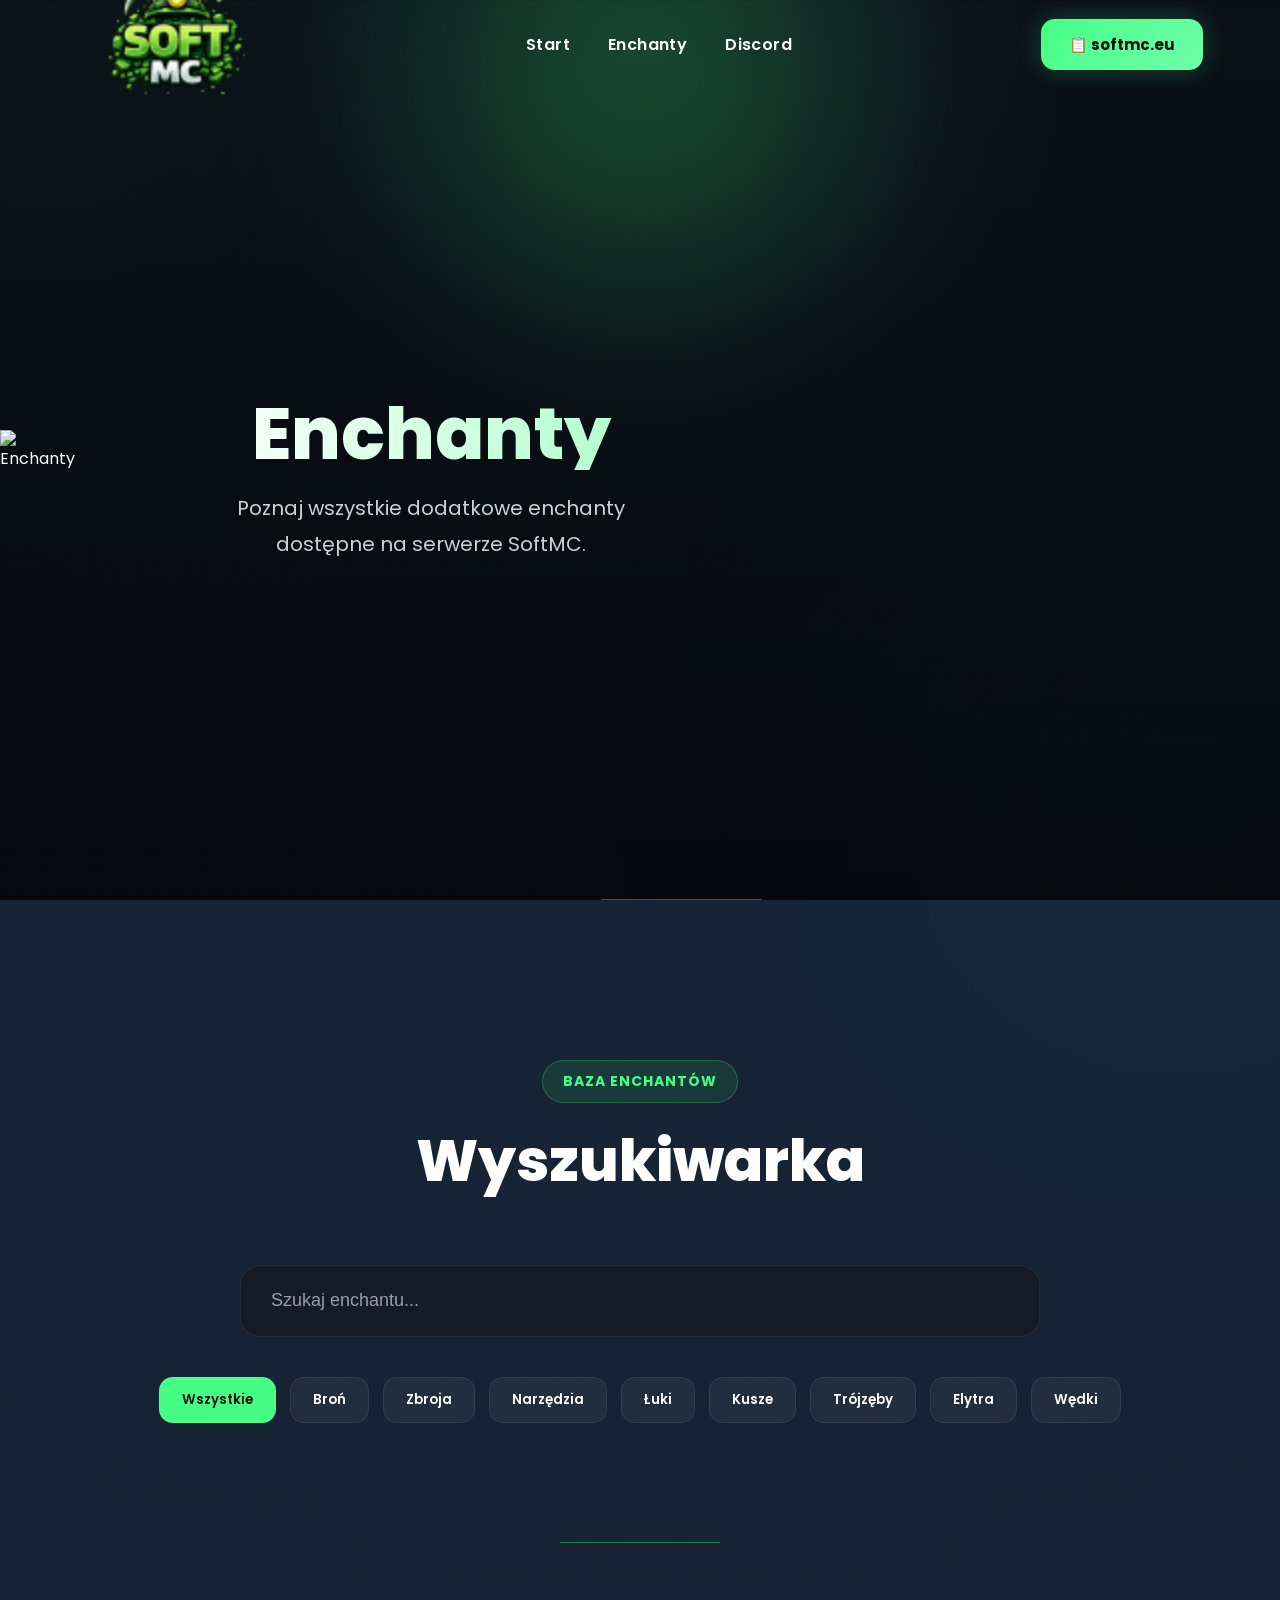
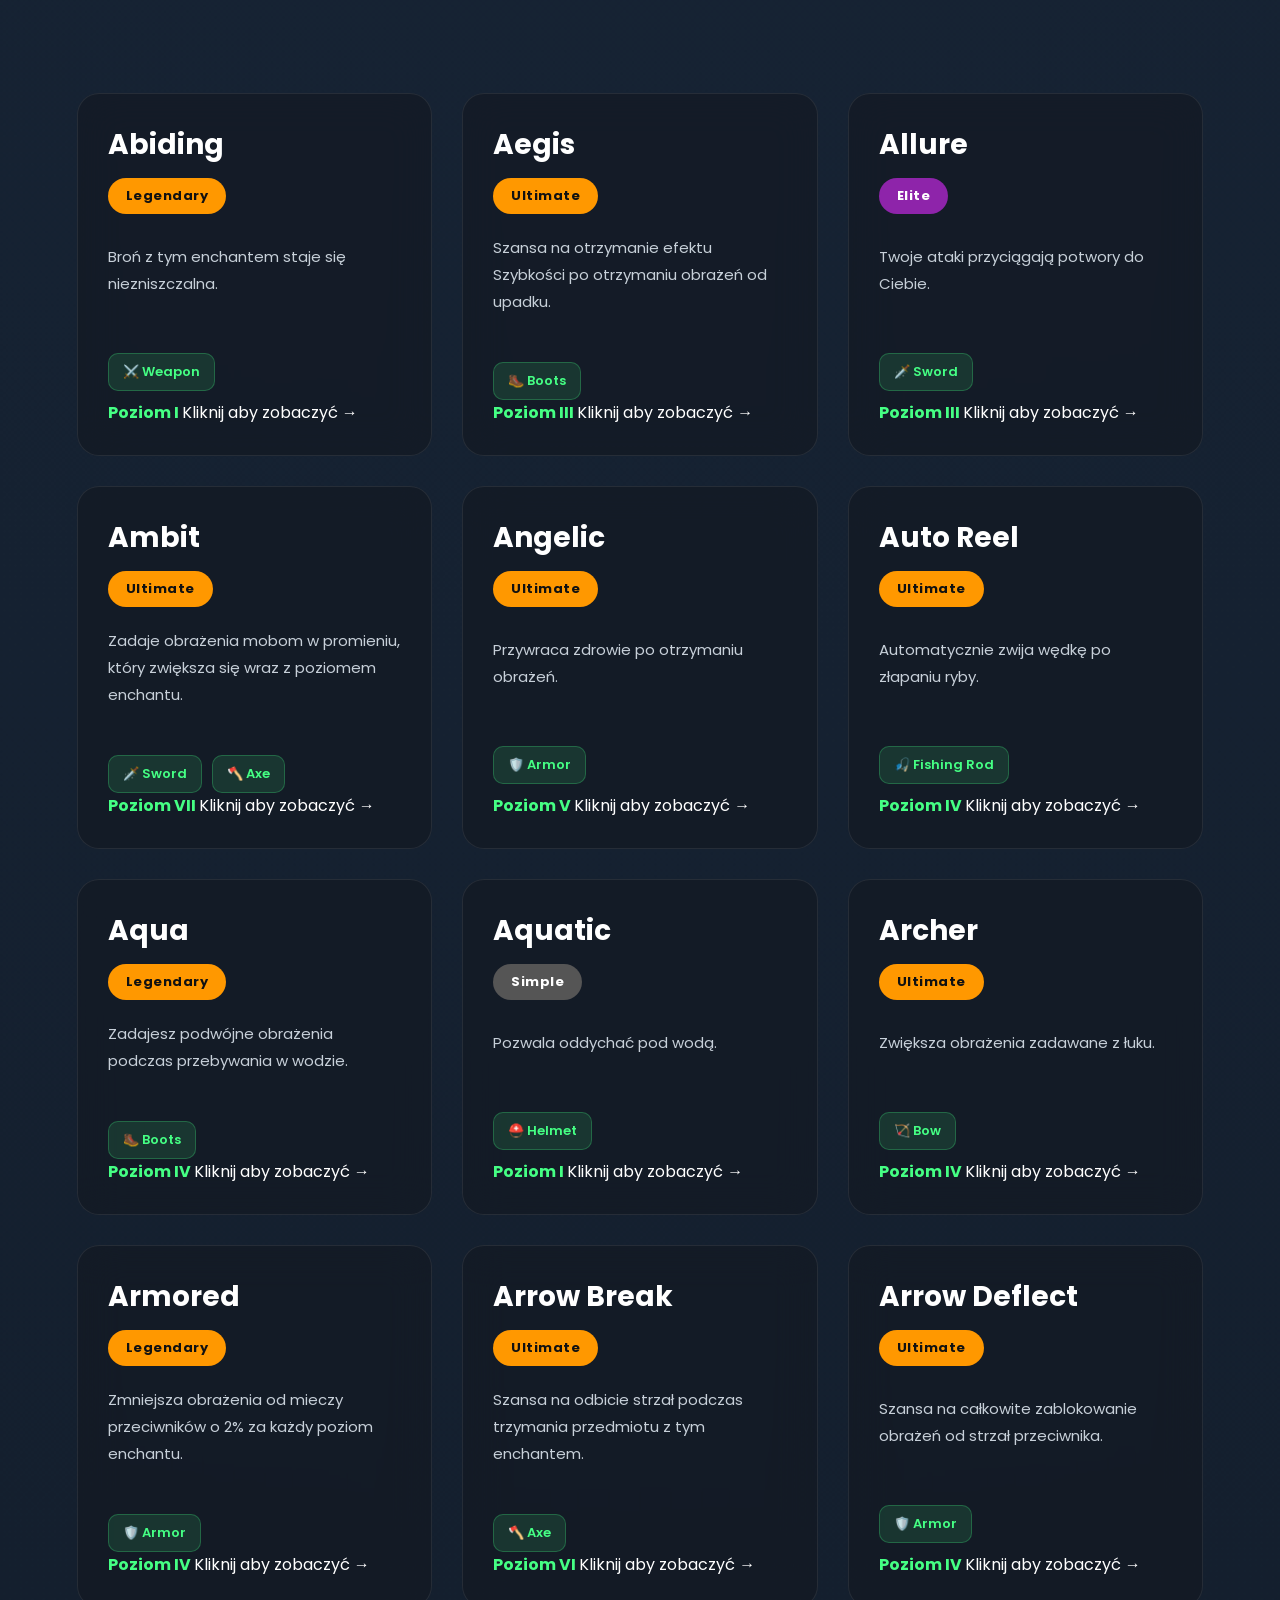
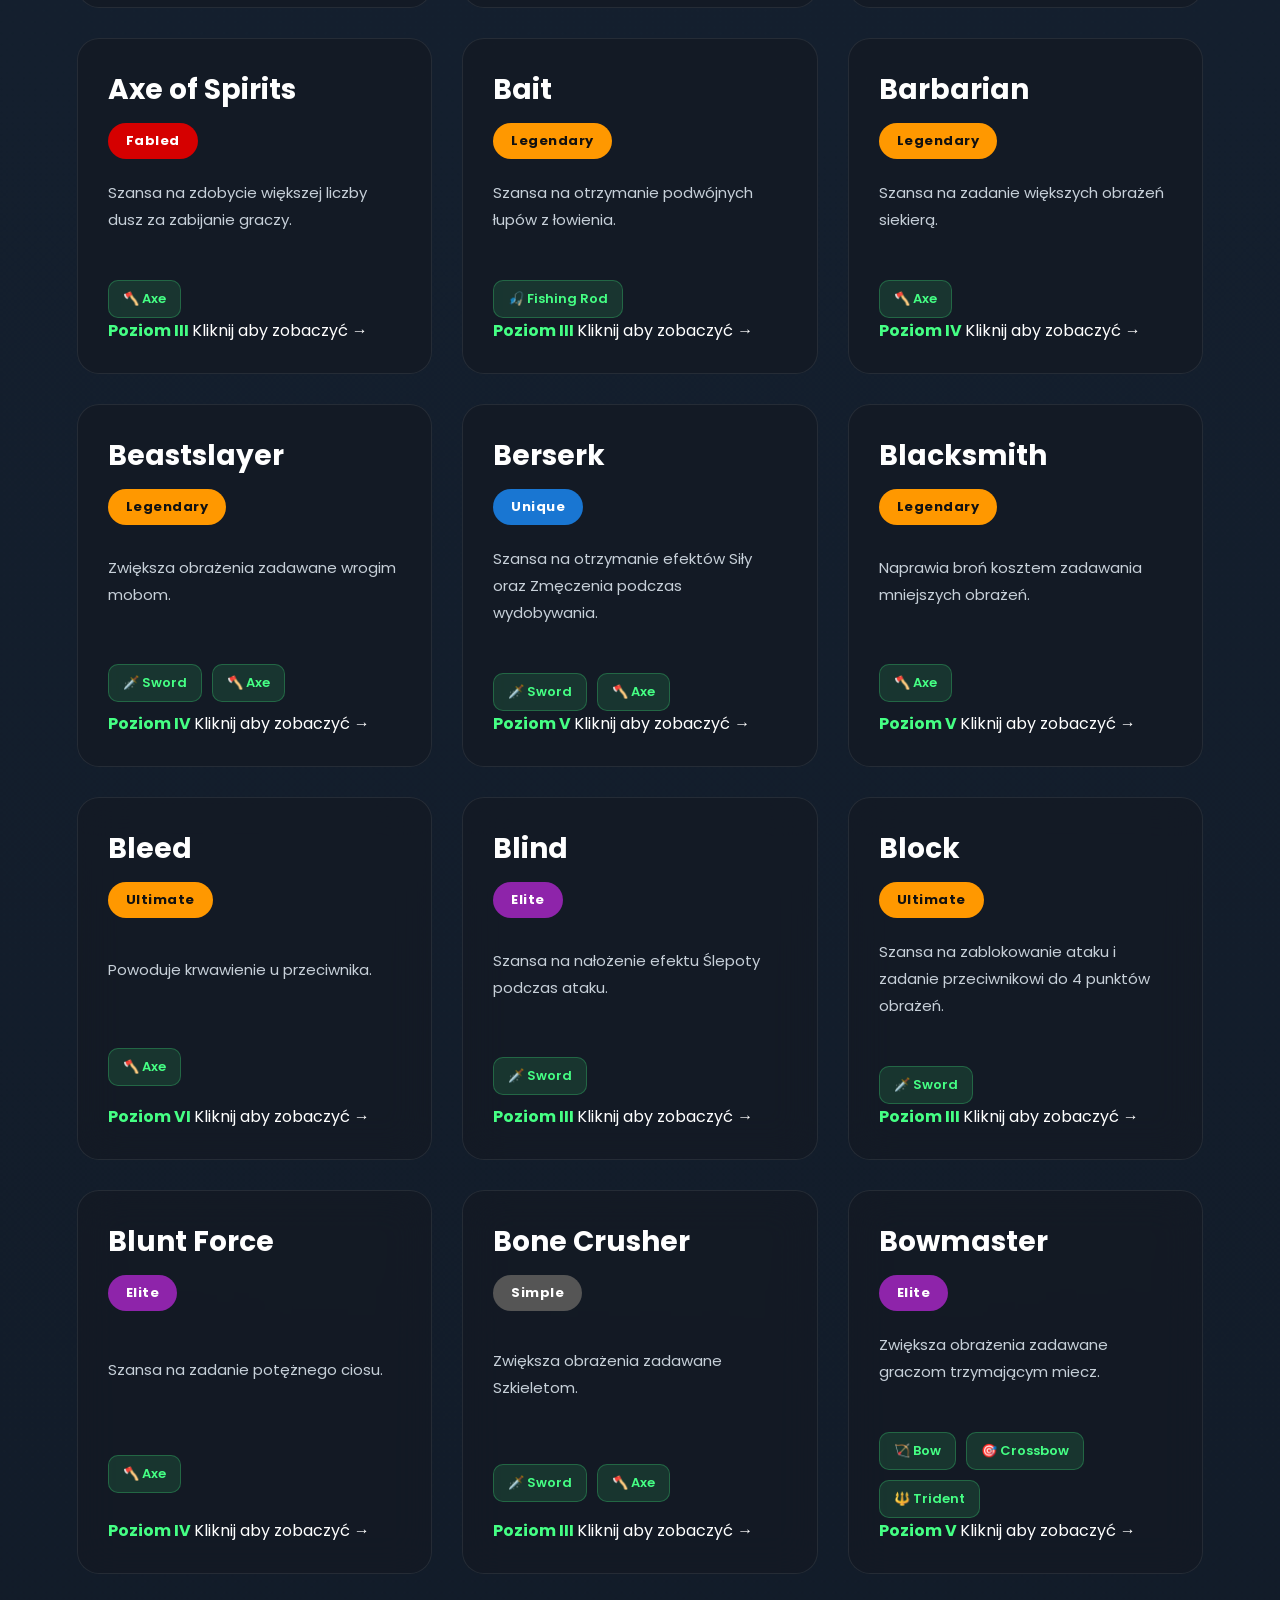
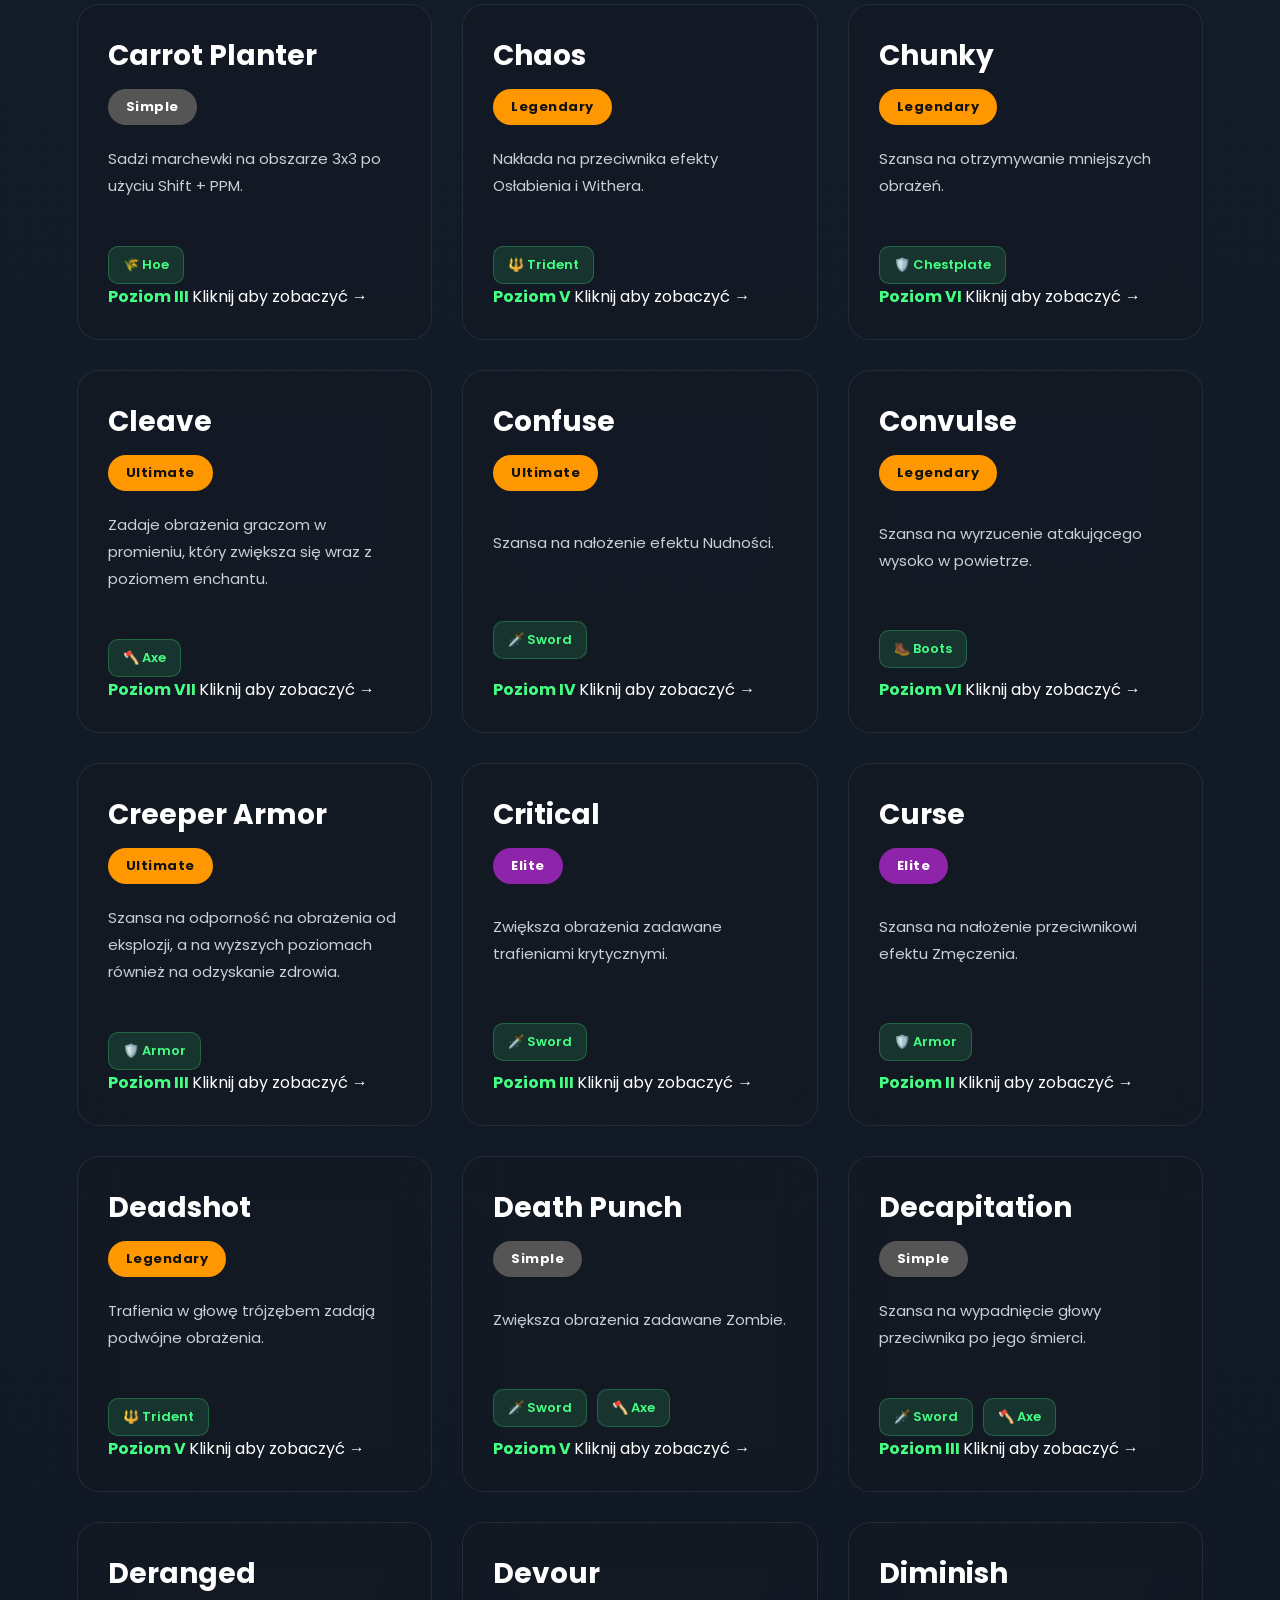
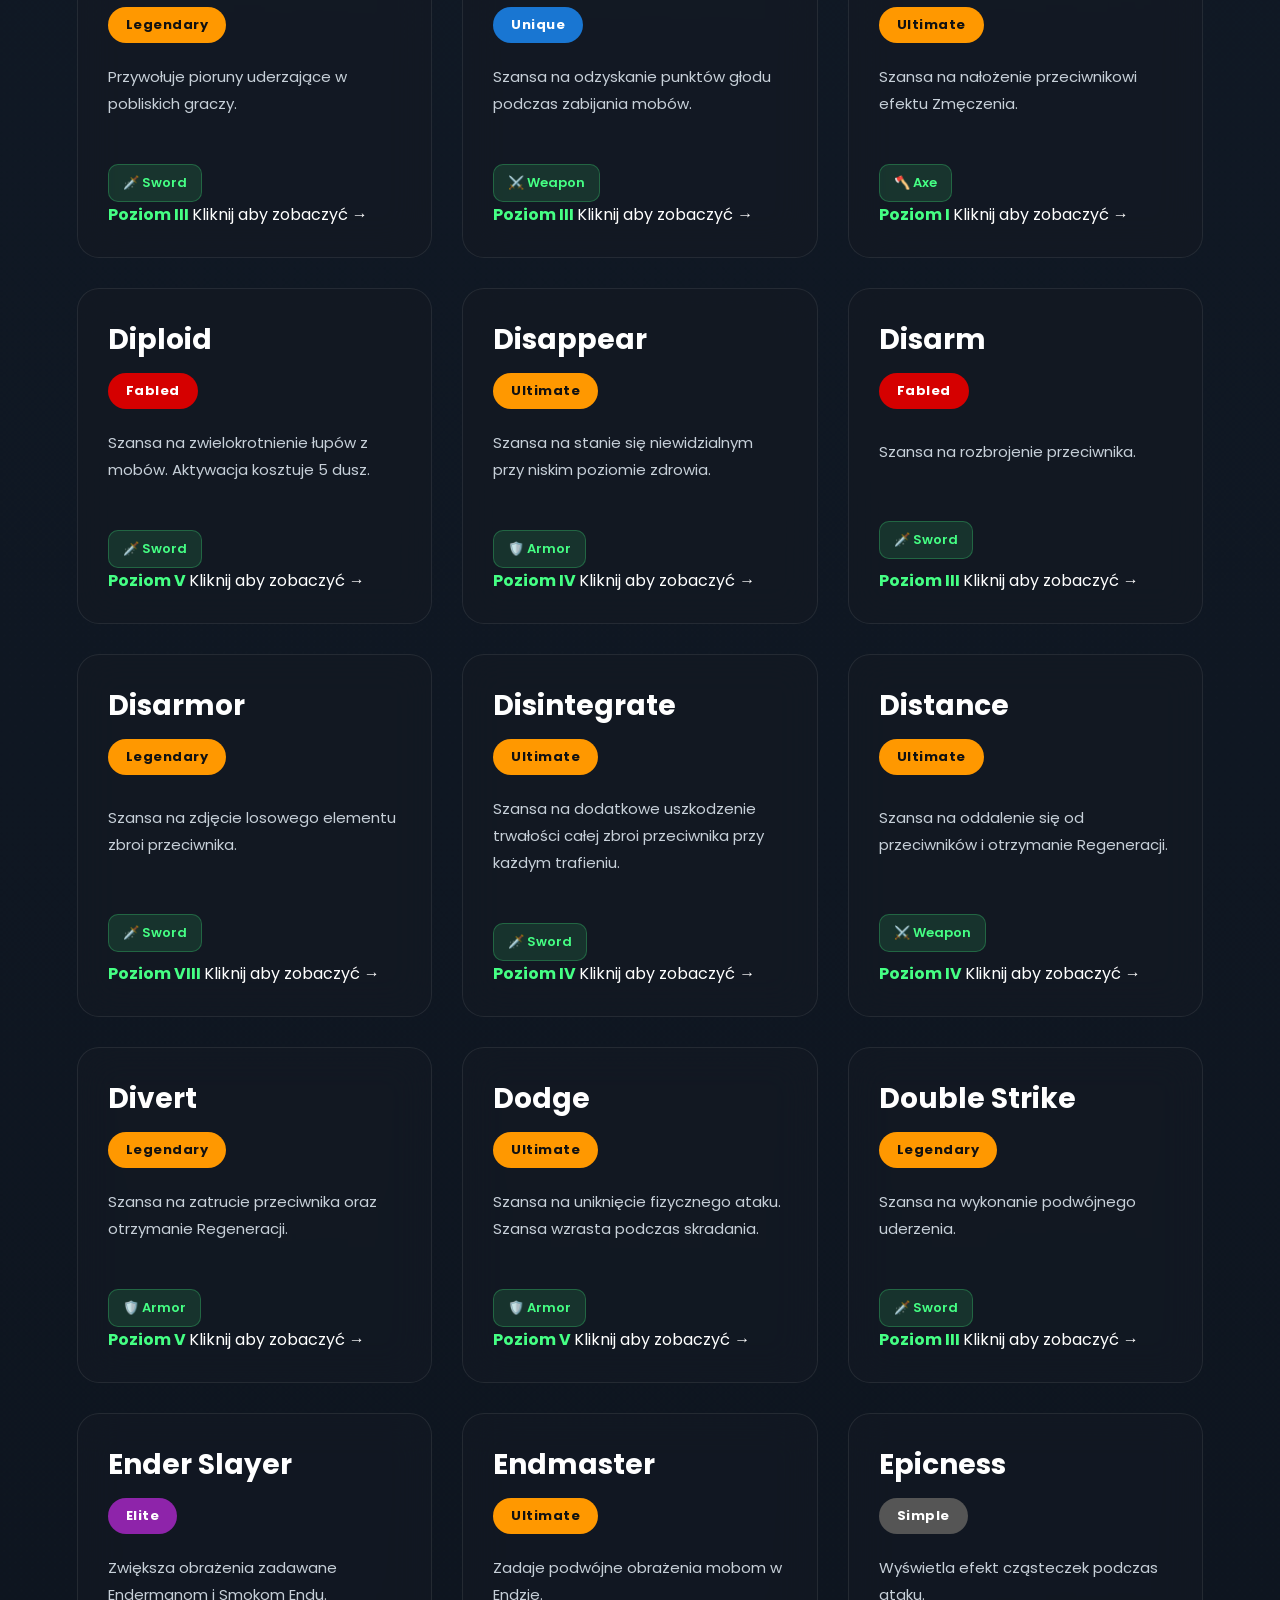
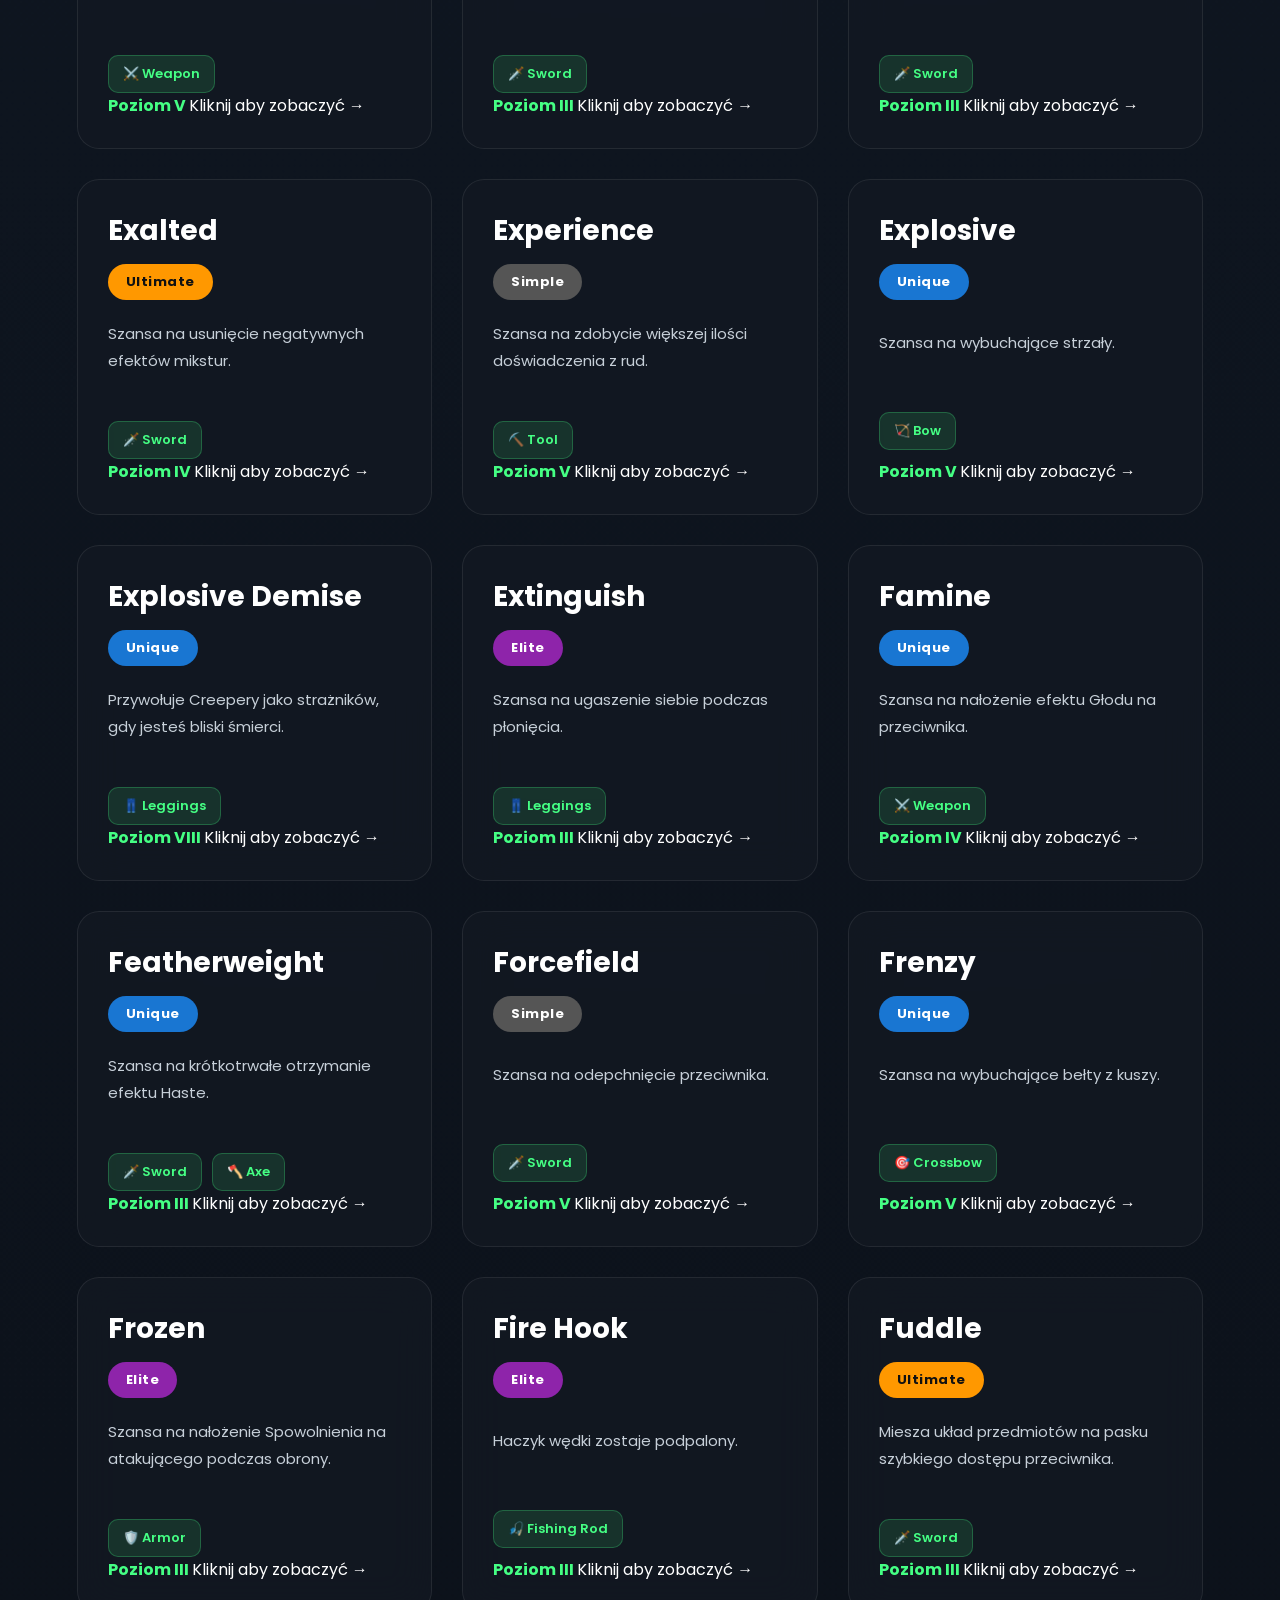
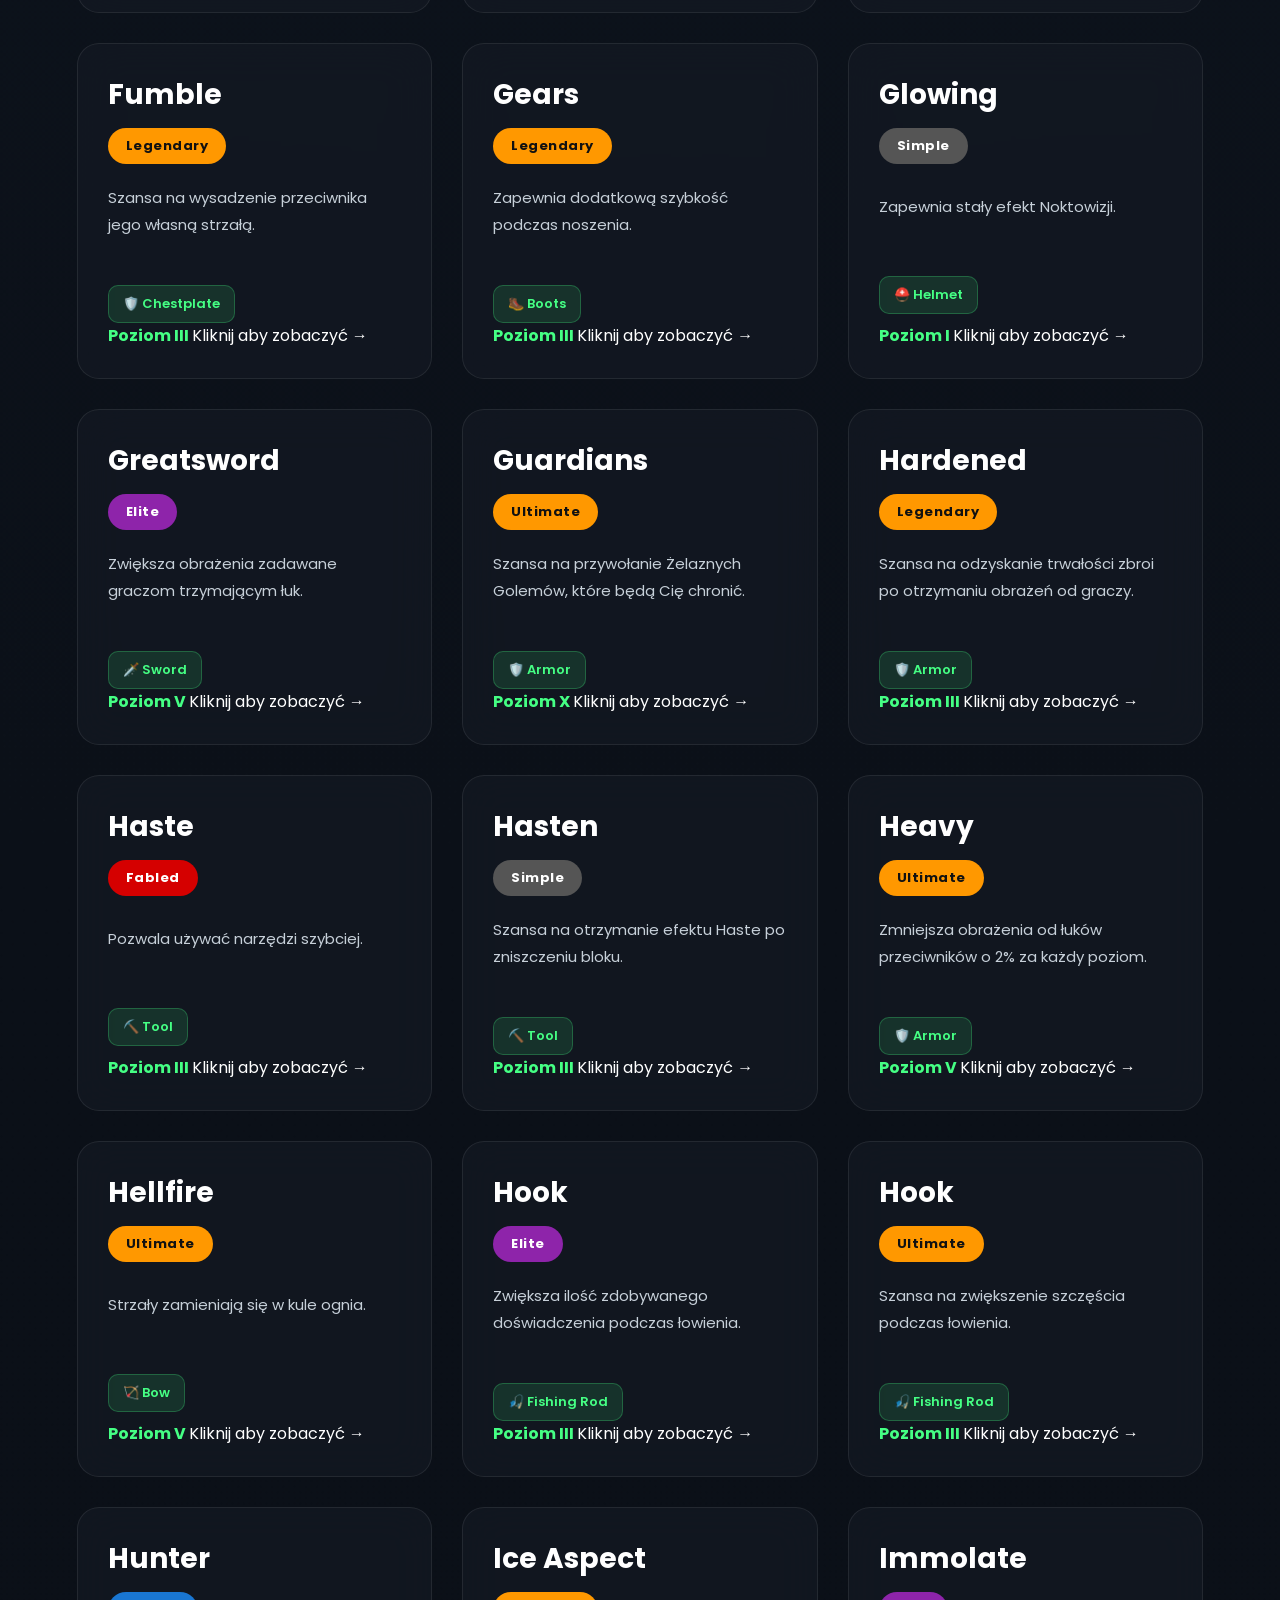
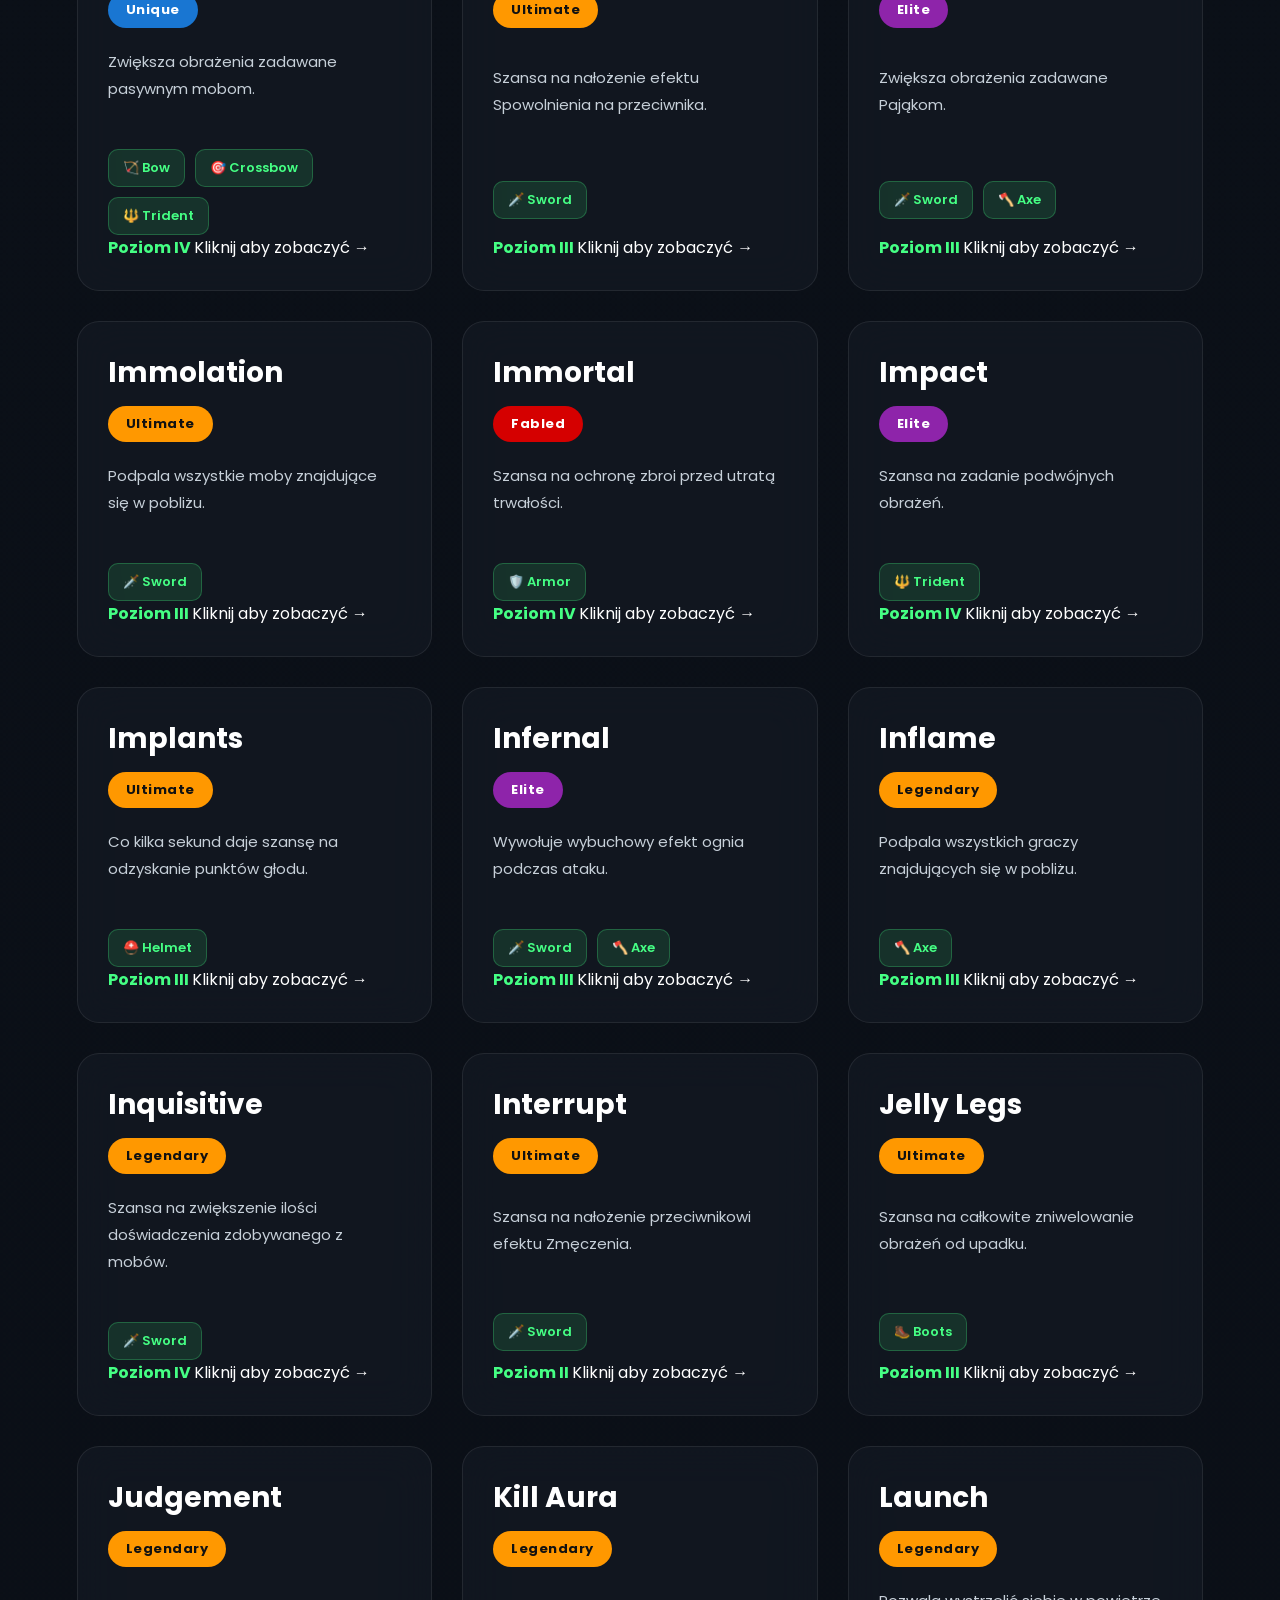
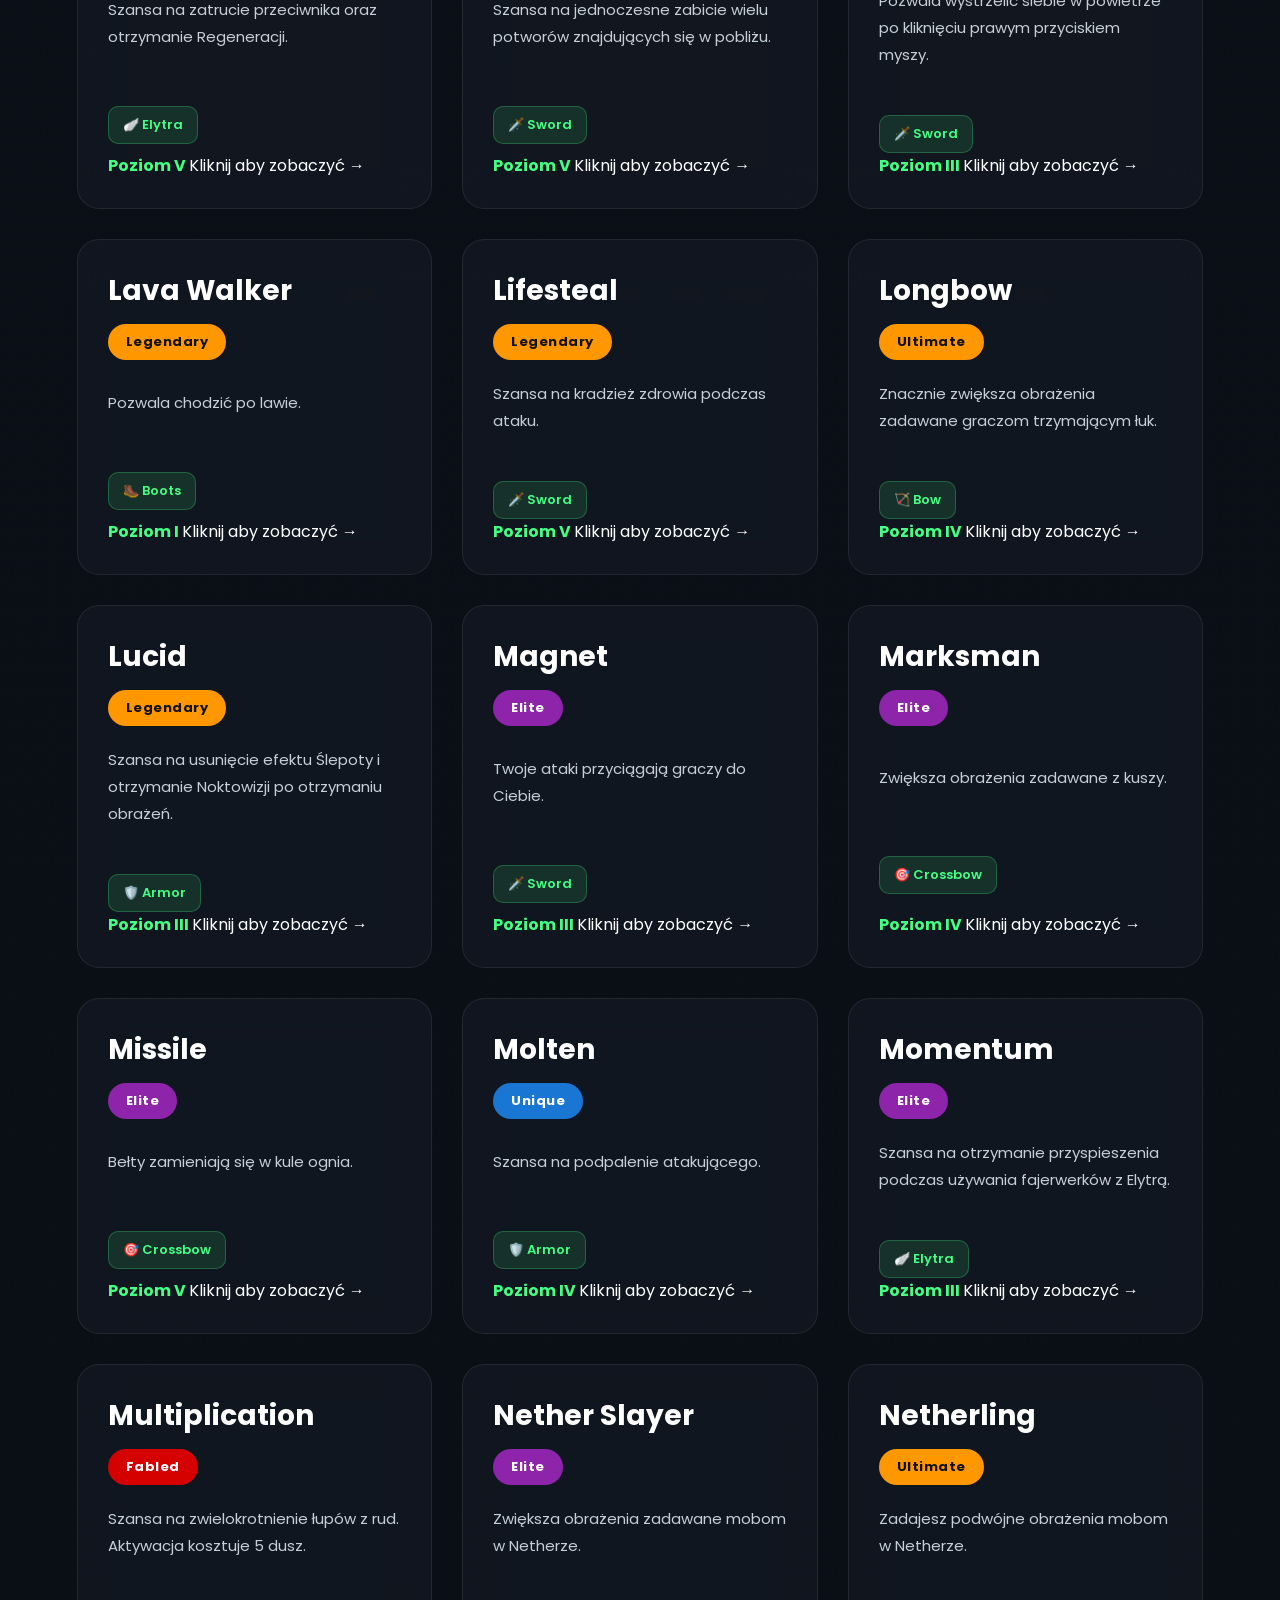
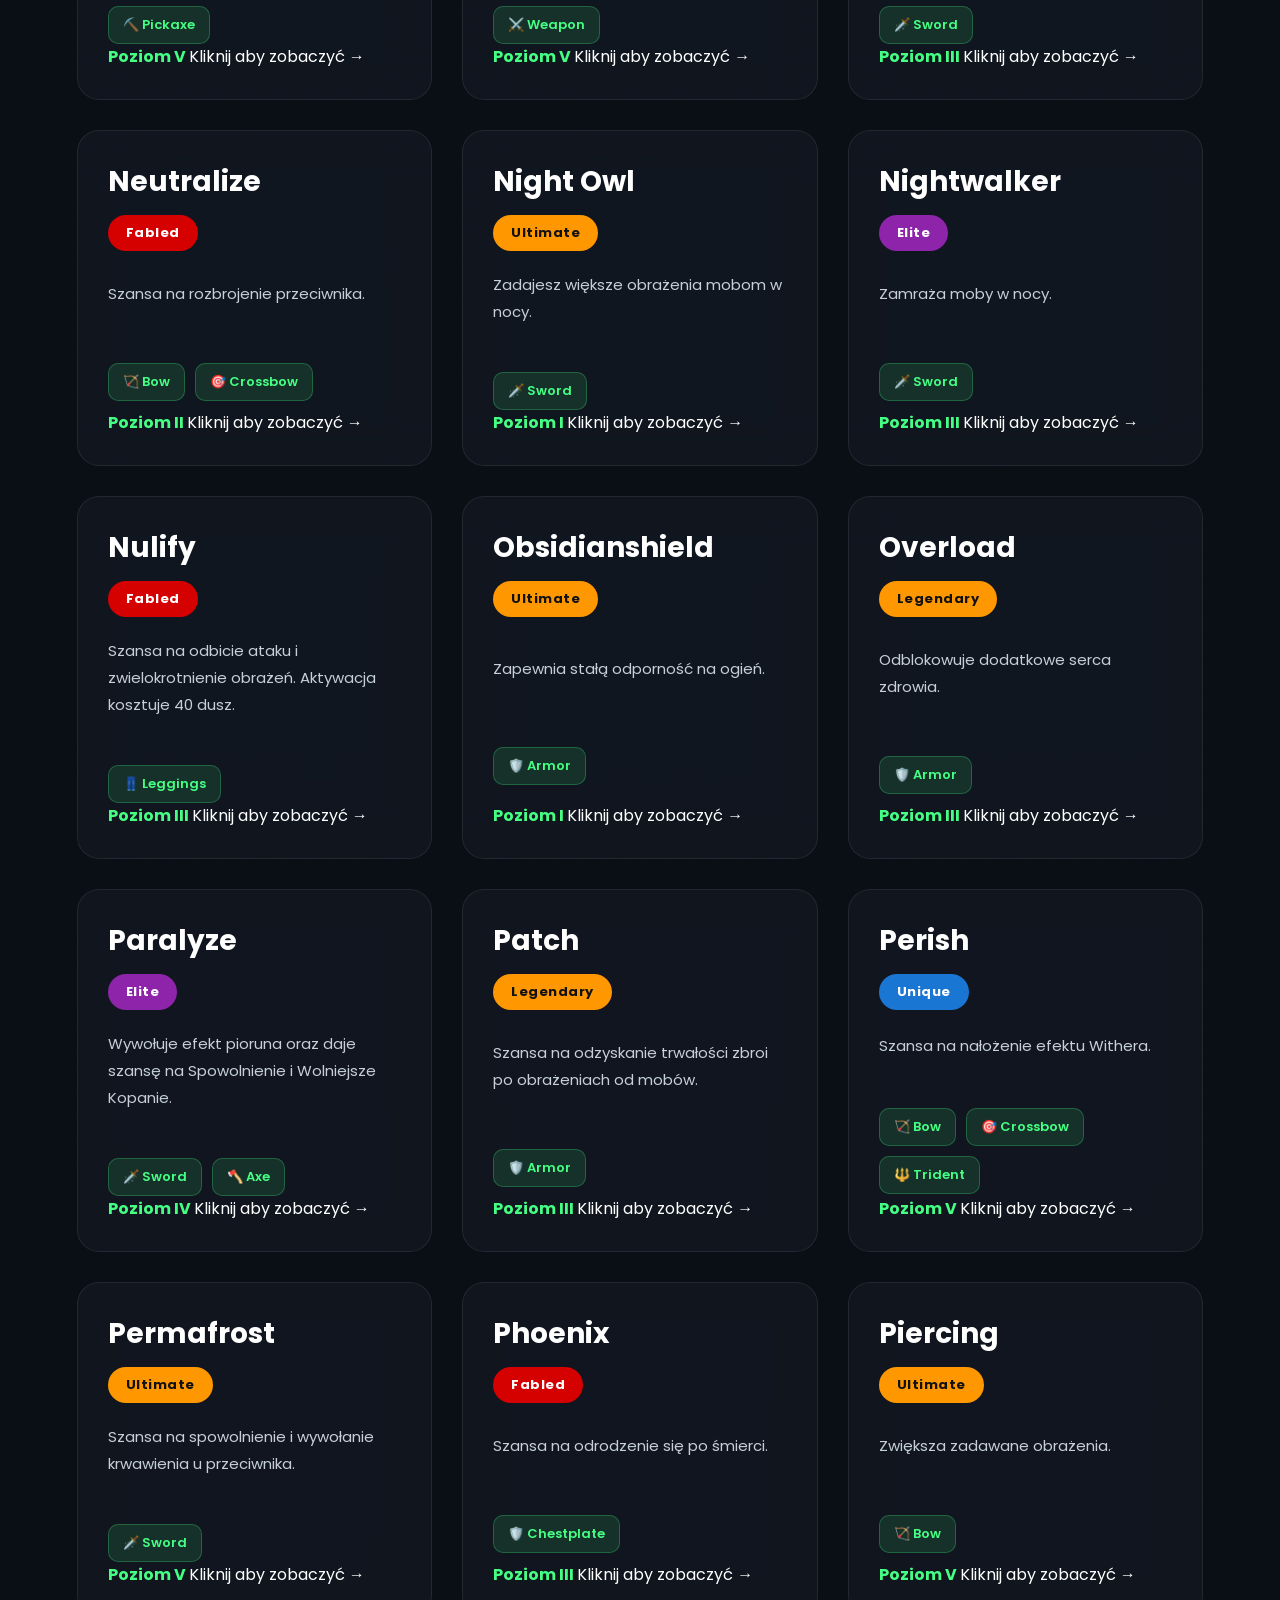
==== pages/enchanty.html @ c726fea3 "Add files via upload" ====
<!DOCTYPE html>
<html lang="pl">

<head>

    <meta charset="UTF-8">

    <meta name="viewport"
          content="width=device-width, initial-scale=1.0">

    <title>Enchanty • SoftMC</title>

    <meta name="description"
          content="Lista wszystkich dodatkowych enchantów dostępnych na serwerze SoftMC.">

    <link rel="icon"
          href="../assets/img/favicon.png">

    <!-- Fonts -->

    <link rel="preconnect"
          href="https://fonts.googleapis.com">

    <link rel="preconnect"
          href="https://fonts.gstatic.com"
          crossorigin>

    <link href="https://fonts.googleapis.com/css2?family=Poppins:wght@300;400;500;600;700;800&display=swap"
          rel="stylesheet">

    <!-- CSS -->

    <link rel="stylesheet"
          href="../assets/css/style.css">

    <link rel="stylesheet"
          href="../assets/css/navbar.css">

    <link rel="stylesheet"
          href="../assets/css/cards.css">

    <link rel="stylesheet"
          href="../assets/css/sections.css">

    <link rel="stylesheet"
          href="../assets/css/footer.css">

    <link rel="stylesheet"
          href="../assets/css/animations.css">

    <link rel="stylesheet"
          href="../assets/css/responsive.css">

    <link rel="stylesheet"
          href="../assets/css/enchant.css">

</head>

<body>

<div id="particles"></div>

<nav>

    <a href="../index.html"
       class="logo">

        <img src="../assets/img/logo.png"
             alt="SoftMC">

    </a>

    <ul>

        <li>

            <a href="../index.html">

                Start

            </a>

        </li>

        <li>

            <a class="active"
               href="enchanty.html">

                Enchanty

            </a>

        </li>

        <li>

            <a href="../index.html#discord">

                Discord

            </a>

        </li>

    </ul>

    <div class="nav-right">

        <button
            class="copy-ip"
            onclick="copyIP()">

            <span>

                📋 softmc.eu

            </span>

        </button>

    </div>

</nav>

<header class="enchant-header">

    <div class="hero-background">

        <img src="../assets/img/enchant-bg.webp"
             alt="Enchanty">

    </div>

    <section class="hero">

        <div class="hero-left">

            <h1 class="hero-title">

                Enchanty

            </h1>

            <p class="hero-description">

                Poznaj wszystkie dodatkowe enchanty
                dostępne na serwerze SoftMC.

            </p>

        </div>

    </section>

</header>

<section class="enchant-search">

    <div class="section-header">

        <span class="section-subtitle">

            BAZA ENCHANTÓW

        </span>

        <h2 class="section-title">

            Wyszukiwarka

        </h2>

    </div>

    <div class="search-box">

        <input

            id="search"

            type="text"

            placeholder="Szukaj enchantu..."

        >

    </div>

    <div class="filter-buttons">

        <button class="filter active"
                data-filter="all">

            Wszystkie

        </button>

        <button class="filter"
                data-filter="weapon">

            Broń

        </button>

        <button class="filter"
                data-filter="armor">

            Zbroja

        </button>

        <button class="filter"
                data-filter="tools">

            Narzędzia

        </button>

        <button class="filter"
                data-filter="bow">

            Łuki

        </button>

        <button class="filter"
                data-filter="crossbow">

            Kusze

        </button>

        <button class="filter"
                data-filter="trident">

            Trójzęby

        </button>

        <button class="filter"
                data-filter="elytra">

            Elytra

        </button>

        <button class="filter"
                data-filter="fishing">

            Wędki

        </button>

    </div>

</section>

<section>

    <div

        id="enchants"

        class="enchant-grid">

        <!-- enchant.js -->

    </div>

</section>
<!-- ===================================================== -->
<!-- MODAL -->
<!-- ===================================================== -->

<div id="enchantModal" class="enchant-modal">

    <div class="modal-content">

        <button
            class="modal-close"
            id="closeModal">

            ✕

        </button>

        <div class="modal-header">

            <h2 id="modal-name">

                Enchant

            </h2>

            <span
                id="modal-rarity"
                class="modal-rarity">

                Legendary

            </span>

        </div>

        <div class="modal-body">

            <div class="modal-section">

                <h3>

                    Opis

                </h3>

                <p id="modal-description">

                    ...

                </p>

            </div>

            <div class="modal-section">

                <h3>

                    Maksymalny poziom

                </h3>

                <p id="modal-level">

                    I

                </p>

            </div>

            <div class="modal-section">

                <h3>

                    Przedmioty

                </h3>

                <div id="modal-items"
                     class="modal-tags">

                </div>

            </div>

            <div class="modal-section">

                <h3>

                    Konflikty

                </h3>

                <div id="modal-conflicts"
                     class="modal-tags">

                </div>

            </div>

        </div>

    </div>

</div>

<!-- ===================================================== -->
<!-- FOOTER -->
<!-- ===================================================== -->

<footer>

    <div class="footer-top">

        <img
            src="../assets/img/logo.png"
            alt="SoftMC">

        <p>

            SoftMC.eu - Polski serwer Minecraft
            Survival + Działki oraz SkyBlock.

        </p>

    </div>

    <div class="footer-grid">

        <div>

            <h3>

                Nawigacja

            </h3>

            <a href="../index.html">

                Strona główna

            </a>

            <a href="enchanty.html">

                Enchanty

            </a>

            <a href="../index.html#discord">

                Discord

            </a>

        </div>

        <div>

            <h3>

                Serwer

            </h3>

            <p>

                IP:

                <strong>

                    softmc.eu

                </strong>

            </p>

            <p>

                Wersja:

                <strong>

                    1.20 - 1.21.6

                </strong>

            </p>

        </div>

        <div>

            <h3>

                Przydatne

            </h3>

            <a href="../index.html#faq">

                FAQ

            </a>

            <a href="#">

                Regulamin

            </a>

            <a href="#">

                Sklep

            </a>

        </div>

    </div>

    <div class="footer-bottom">

        <p>

            © 2026 SoftMC.eu

            Wszelkie prawa zastrzeżone.

        </p>

    </div>

</footer>

<!-- ===================================================== -->
<!-- BACK TO TOP -->
<!-- ===================================================== -->

<button
    id="backToTop"
    class="back-to-top">

    ↑

</button>

<!-- ===================================================== -->
<!-- LOADER -->
<!-- ===================================================== -->

<div class="loader">

    <div class="loader-logo">

        <img
            src="../assets/img/logo.png"
            alt="SoftMC">

    </div>

</div>

<!-- ===================================================== -->
<!-- SCRIPTS -->
<!-- ===================================================== -->

<script src="../assets/js/navbar.js"></script>

<script src="../assets/js/particles.js"></script>

<script src="../assets/js/app.js"></script>

<script src="../assets/js/enchant.js"></script>

</body>

</html>
---- assets/css/style.css ----
/* ===========================================
   SoftMC.eu
   style.css
   Part 1
=========================================== */

:root{

    --primary:#45ff84;
    --primary-dark:#2ed96b;

    --background:#080b11;
    --background2:#10151f;

    --card:rgba(22,27,34,.78);

    --white:#ffffff;
    --gray:#bfc8d3;

    --border:rgba(255,255,255,.08);

    --shadow:0 0 35px rgba(69,255,132,.18);

    --transition:.30s ease;

    --radius:18px;

}

*{

    margin:0;
    padding:0;
    box-sizing:border-box;

}

html{

    scroll-behavior:smooth;

}

body{

    font-family:'Poppins',sans-serif;

    background:
        radial-gradient(circle at top,#182638 0%,#0b1018 40%,#080b11 100%);

    color:white;

    overflow-x:hidden;

    min-height:100vh;

}

/* =======================
Scrollbar
======================= */

::-webkit-scrollbar{

    width:11px;

}

::-webkit-scrollbar-track{

    background:#0b1018;

}

::-webkit-scrollbar-thumb{

    background:var(--primary);

    border-radius:100px;

}

::-webkit-scrollbar-thumb:hover{

    background:#63ff99;

}

/* =======================
Particles
======================= */

#particles{

    position:fixed;

    inset:0;

    z-index:-2;

}

/* =======================
Header
======================= */

header{

    position:relative;

    min-height:100vh;

    overflow:hidden;

}

/* tło */

header::before{

    content:"";

    position:absolute;

    inset:0;

    background:

        linear-gradient(rgba(0,0,0,.55),
        rgba(0,0,0,.75)),

        url("../img/hero.webp");

    background-size:cover;

    background-position:center;

    transform:scale(1.05);

    z-index:-2;

}

/* zielona poświata */

header::after{

    content:"";

    position:absolute;

    width:700px;

    height:700px;

    left:50%;

    top:-280px;

    transform:translateX(-50%);

    background:radial-gradient(circle,
    rgba(69,255,132,.28),
    transparent 70%);

    filter:blur(60px);

    z-index:-1;

}

/* =======================
Navbar
======================= */

nav{

    position:fixed;

    top:0;

    left:0;

    width:100%;

    height:88px;

    display:flex;

    justify-content:space-between;

    align-items:center;

    padding:0 7%;

    transition:.35s;

    z-index:9999;

}

nav.scrolled{

    background:rgba(10,13,18,.78);

    backdrop-filter:blur(18px);

    border-bottom:1px solid var(--border);

}

.logo img{

    width:210px;

}

nav ul{

    display:flex;

    list-style:none;

    gap:38px;

}

nav ul li a{

    color:white;

    text-decoration:none;

    font-weight:600;

    transition:var(--transition);

    position:relative;

}

nav ul li a::after{

    content:"";

    position:absolute;

    bottom:-8px;

    left:0;

    width:0;

    height:2px;

    background:var(--primary);

    transition:.35s;

}

nav ul li a:hover{

    color:var(--primary);

}

nav ul li a:hover::after{

    width:100%;

}

/* =======================
Button
======================= */

button{

    cursor:pointer;

    border:none;

    font-family:inherit;

}

.join-nav button{

    padding:14px 30px;

    background:var(--primary);

    color:#111;

    font-weight:700;

    border-radius:12px;

    transition:.35s;

    box-shadow:var(--shadow);

}

.join-nav button:hover{

    transform:translateY(-4px);

    background:#67ff9d;

}

/* =======================
Hero
======================= */

.hero{

    width:100%;

    min-height:100vh;

    display:grid;

    grid-template-columns:1.1fr .9fr;

    align-items:center;

    gap:60px;

    padding:150px 8% 90px;

}

.hero-logo{

    width:390px;

    margin-bottom:35px;

    animation:float 5s ease-in-out infinite;

}

.hero h1{

    font-size:78px;

    line-height:1;

    margin-bottom:25px;

    font-weight:800;

}

.hero p{

    max-width:620px;

    color:var(--gray);

    line-height:1.8;

    font-size:20px;

}

.hero p b{

    color:var(--primary);

}

/* =======================
Hero Buttons
======================= */

.hero-buttons{

    margin-top:45px;

    display:flex;

    gap:20px;

}

.hero-buttons button{

    background:var(--primary);

    color:#111;

    padding:18px 34px;

    border-radius:14px;

    font-size:16px;

    font-weight:700;

    transition:.35s;

    box-shadow:var(--shadow);

}

.hero-buttons button:hover{

    transform:translateY(-5px);

}

.hero-buttons a{

    display:flex;

    align-items:center;

    justify-content:center;

    text-decoration:none;

    color:white;

    border:1px solid rgba(255,255,255,.12);

    padding:18px 34px;

    border-radius:14px;

    transition:.35s;

}

.hero-buttons a:hover{

    background:rgba(255,255,255,.06);

    border-color:var(--primary);

}

/* =======================
Server Card
======================= */

.hero-server{

    display:grid;

    grid-template-columns:repeat(2,1fr);

    gap:25px;

}

.status-card{

    background:var(--card);

    border:1px solid var(--border);

    border-radius:var(--radius);

    backdrop-filter:blur(20px);

    padding:35px;

    transition:.35s;

}

.status-card:hover{

    transform:translateY(-8px);

    border-color:rgba(69,255,132,.45);

    box-shadow:0 0 35px rgba(69,255,132,.12);

}

.status-card h3{

    color:var(--primary);

    margin-bottom:14px;

    font-size:18px;

}

.status-card p{

    font-size:30px;

    font-weight:700;

}

/* =======================
Section title
======================= */

section{

    padding:120px 8%;

}

.section-title{

    text-align:center;

    margin-bottom:70px;

}

.section-title h2{

    font-size:54px;

    margin-bottom:20px;

}

.section-title p{

    color:var(--gray);

    max-width:700px;

    margin:auto;

    line-height:1.8;

}

/* =======================
Animations
======================= */

@keyframes float{

    0%{

        transform:translateY(0);

    }

    50%{

        transform:translateY(-12px);

    }

    100%{

        transform:translateY(0);

    }

}

@keyframes fadeUp{

    from{

        opacity:0;

        transform:translateY(50px);

    }

    to{

        opacity:1;

        transform:translateY(0);

    }

}

.fade-up{

    animation:fadeUp .8s ease forwards;

}
/* ===========================================
   SoftMC.eu
   style.css
   Part 2
===========================================*/

/* =======================
   GAMEMODES
======================= */

.gamemode-grid{

    display:grid;
    grid-template-columns:repeat(2,1fr);
    gap:40px;

}

.gamemode-card{

    position:relative;

    overflow:hidden;

    border-radius:24px;

    background:#111827;

    border:1px solid rgba(255,255,255,.08);

    transition:.45s;

    cursor:pointer;

}

.gamemode-card:hover{

    transform:translateY(-10px);

    box-shadow:0 0 40px rgba(69,255,132,.20);

    border-color:rgba(69,255,132,.45);

}

.gamemode-card img{

    width:100%;

    height:320px;

    object-fit:cover;

    transition:.6s;

}

.gamemode-card:hover img{

    transform:scale(1.08);

}

.gamemode-card::before{

    content:"";

    position:absolute;

    inset:0;

    background:linear-gradient(

        transparent 25%,

        rgba(0,0,0,.82)

    );

    z-index:1;

}

.card-content{

    position:absolute;

    bottom:0;

    left:0;

    width:100%;

    padding:35px;

    z-index:2;

}

.card-content h3{

    font-size:34px;

    margin-bottom:18px;

    color:var(--primary);

}

.card-content p{

    line-height:1.8;

    color:#d6dce5;

}

.card-button{

    display:inline-block;

    margin-top:25px;

    padding:14px 28px;

    border-radius:12px;

    background:var(--primary);

    color:#111;

    font-weight:700;

    text-decoration:none;

    transition:.35s;

}

.card-button:hover{

    transform:translateY(-3px);

    background:#6dff9d;

}

/* =======================
   STATS
======================= */

.stats-grid{

    display:grid;

    grid-template-columns:repeat(3,1fr);

    gap:30px;

}

.stat-box{

    background:var(--card);

    border:1px solid rgba(255,255,255,.08);

    border-radius:22px;

    padding:45px;

    text-align:center;

    backdrop-filter:blur(20px);

    transition:.35s;

}

.stat-box:hover{

    transform:translateY(-8px);

    border-color:rgba(69,255,132,.40);

    box-shadow:0 0 30px rgba(69,255,132,.15);

}

.stat-box h3{

    font-size:60px;

    color:var(--primary);

    margin-bottom:10px;

}

.stat-box span{

    color:#d1d7de;

    font-size:18px;

}

/* =======================
   FEATURES
======================= */

.features{

    background:linear-gradient(

        to bottom,

        transparent,

        rgba(255,255,255,.02)

    );

}

.features-grid{

    display:grid;

    grid-template-columns:repeat(3,1fr);

    gap:30px;

}

.feature{

    background:rgba(255,255,255,.03);

    border:1px solid rgba(255,255,255,.07);

    border-radius:22px;

    padding:45px 35px;

    text-align:center;

    transition:.4s;

    backdrop-filter:blur(18px);

}

.feature:hover{

    transform:translateY(-8px);

    border-color:rgba(69,255,132,.35);

    box-shadow:0 0 30px rgba(69,255,132,.12);

}

.feature{

    font-size:52px;

}

.feature h3{

    margin-top:18px;

    margin-bottom:18px;

    color:var(--primary);

    font-size:24px;

}

.feature p{

    color:#c8ced7;

    line-height:1.8;

}

/* =======================
   DISCORD
======================= */

.discord-box{

    max-width:900px;

    margin:auto;

    padding:70px;

    text-align:center;

    border-radius:30px;

    background:

    linear-gradient(

        145deg,

        rgba(69,255,132,.10),

        rgba(255,255,255,.03)

    );

    border:1px solid rgba(69,255,132,.25);

    backdrop-filter:blur(25px);

}

.discord-box h2{

    font-size:52px;

    margin-bottom:25px;

}

.discord-box p{

    color:#d1d7de;

    line-height:1.8;

    margin-bottom:35px;

}

.discord-box a{

    display:inline-block;

    padding:18px 38px;

    background:var(--primary);

    color:#111;

    font-weight:700;

    text-decoration:none;

    border-radius:14px;

    transition:.35s;

    box-shadow:var(--shadow);

}

.discord-box a:hover{

    transform:translateY(-5px);

}

/* =======================
   FOOTER
======================= */

footer{

    margin-top:120px;

    padding:80px 8%;

    border-top:1px solid rgba(255,255,255,.06);

    background:#05070b;

    text-align:center;

}

footer img{

    width:170px;

    margin-bottom:30px;

}

footer p{

    color:#9ea8b6;

    margin:10px 0;

}

footer strong{

    color:var(--primary);

}

/* =======================
   GLOW
======================= */

.glow{

    position:absolute;

    width:500px;

    height:500px;

    border-radius:50%;

    background:rgba(69,255,132,.12);

    filter:blur(120px);

    pointer-events:none;

    z-index:-1;

}

/* =======================
   SCROLL ANIMATION
======================= */

.hidden{

    opacity:0;

    transform:translateY(50px);

    transition:1s;

}

.show{

    opacity:1;

    transform:translateY(0);

}

/* =======================
   HOVER EFFECTS
======================= */

button,
a{

    transition:.35s;

}

button:hover,
a:hover{

    filter:brightness(1.05);

}

img{

    user-select:none;

    -webkit-user-drag:none;

}

::selection{

    background:var(--primary);

    color:#111;

}
/* ===========================================
   SoftMC.eu
   style.css
   Part 3
===========================================*/

/* =======================
   BACKGROUND DECORATIONS
======================= */

body::before{
    content:"";
    position:fixed;
    top:-300px;
    left:-300px;
    width:700px;
    height:700px;
    border-radius:50%;
    background:radial-gradient(circle,
        rgba(69,255,132,.12),
        transparent 70%);
    filter:blur(120px);
    z-index:-5;
    animation:moveGlow1 18s ease-in-out infinite;
}

body::after{
    content:"";
    position:fixed;
    right:-300px;
    bottom:-300px;
    width:800px;
    height:800px;
    border-radius:50%;
    background:radial-gradient(circle,
        rgba(20,180,255,.08),
        transparent 70%);
    filter:blur(140px);
    z-index:-5;
    animation:moveGlow2 22s ease-in-out infinite;
}

@keyframes moveGlow1{

    0%{
        transform:translate(0,0);
    }

    50%{
        transform:translate(120px,60px);
    }

    100%{
        transform:translate(0,0);
    }

}

@keyframes moveGlow2{

    0%{
        transform:translate(0,0);
    }

    50%{
        transform:translate(-140px,-80px);
    }

    100%{
        transform:translate(0,0);
    }

}

/* =======================
   FLOATING CARDS
======================= */

.gamemode-card,
.feature,
.stat-box,
.status-card{

    animation:cardFloat 7s ease-in-out infinite;

}

.gamemode-card:nth-child(2){

    animation-delay:1s;

}

.feature:nth-child(2){

    animation-delay:.4s;

}

.feature:nth-child(3){

    animation-delay:.8s;

}

.feature:nth-child(4){

    animation-delay:1.2s;

}

.feature:nth-child(5){

    animation-delay:1.6s;

}

.feature:nth-child(6){

    animation-delay:2s;

}

@keyframes cardFloat{

    0%{

        transform:translateY(0);

    }

    50%{

        transform:translateY(-6px);

    }

    100%{

        transform:translateY(0);

    }

}

/* =======================
   SHINE EFFECT
======================= */

.gamemode-card::after,
.feature::after,
.stat-box::after{

    content:"";

    position:absolute;

    top:-120%;

    left:-80%;

    width:40%;

    height:300%;

    transform:rotate(25deg);

    background:

    linear-gradient(

        transparent,

        rgba(255,255,255,.15),

        transparent

    );

    transition:1s;

}

.gamemode-card:hover::after,
.feature:hover::after,
.stat-box:hover::after{

    left:170%;

}

/* =======================
   HERO TEXT
======================= */

.hero h1{

    background:

        linear-gradient(

            90deg,

            #ffffff,

            #7effae,

            #ffffff

        );

    -webkit-background-clip:text;
    -webkit-text-fill-color:transparent;

    background-size:300%;

    animation:titleAnimation 7s linear infinite;

}

@keyframes titleAnimation{

    from{

        background-position:0%;

    }

    to{

        background-position:300%;

    }

}

/* =======================
   HERO IMAGE
======================= */

.hero-logo{

    filter:

    drop-shadow(0 0 20px rgba(69,255,132,.30))
    drop-shadow(0 0 60px rgba(69,255,132,.20));

}

/* =======================
   BUTTON RIPPLE
======================= */

.hero-buttons button,
.join-nav button,
.discord-box a{

    position:relative;

    overflow:hidden;

}

.hero-buttons button::before,
.join-nav button::before,
.discord-box a::before{

    content:"";

    position:absolute;

    top:50%;

    left:50%;

    width:0;

    height:0;

    background:rgba(255,255,255,.20);

    border-radius:50%;

    transform:translate(-50%,-50%);

    transition:.5s;

}

.hero-buttons button:hover::before,
.join-nav button:hover::before,
.discord-box a:hover::before{

    width:500px;

    height:500px;

}

/* =======================
   IMAGE OVERLAY
======================= */

.gamemode-card img{

    filter:

    brightness(.85)
    saturate(1.15);

}

.gamemode-card:hover img{

    filter:

    brightness(1)
    saturate(1.3);

}

/* =======================
   SECTION SPACING
======================= */

#gamemodes{

    padding-top:150px;

}

#stats{

    padding-top:140px;

}

.features{

    padding-top:140px;

}

#discord{

    padding-top:140px;

}

/* =======================
   GLASS PANEL
======================= */

.glass{

    background:

        rgba(255,255,255,.04);

    border:

        1px solid rgba(255,255,255,.08);

    backdrop-filter:

        blur(18px);

}

/* =======================
   PULSE ONLINE
======================= */

.online{

    color:#58ff92;

    position:relative;

}

.online::before{

    content:"";

    width:10px;

    height:10px;

    background:#58ff92;

    border-radius:50%;

    display:inline-block;

    margin-right:10px;

    animation:pulse 1.6s infinite;

}

@keyframes pulse{

    0%{

        box-shadow:0 0 0 0 rgba(88,255,146,.7);

    }

    70%{

        box-shadow:0 0 0 14px rgba(88,255,146,0);

    }

    100%{

        box-shadow:0 0 0 0 rgba(88,255,146,0);

    }

}

/* =======================
   LOADING PLACEHOLDERS
======================= */

.loading{

    background:

    linear-gradient(

        90deg,

        rgba(255,255,255,.05),

        rgba(255,255,255,.12),

        rgba(255,255,255,.05)

    );

    background-size:200%;

    animation:loading 1.4s infinite;

    border-radius:10px;

}

@keyframes loading{

    from{

        background-position:200%;

    }

    to{

        background-position:-200%;

    }

}
/* ===========================================
   SoftMC.eu
   style.css
   Part 4
===========================================*/

/* =======================
   MOBILE MENU BUTTON
======================= */

.mobile-toggle{

    display:none;

    width:50px;
    height:50px;

    justify-content:center;
    align-items:center;

    cursor:pointer;

    border-radius:12px;

    background:rgba(255,255,255,.05);

    border:1px solid rgba(255,255,255,.08);

    transition:.35s;

}

.mobile-toggle:hover{

    border-color:var(--primary);

}

.mobile-toggle span{

    position:relative;

    width:28px;
    height:2px;

    background:white;

    transition:.35s;

}

.mobile-toggle span::before,
.mobile-toggle span::after{

    content:"";

    position:absolute;

    width:28px;
    height:2px;

    background:white;

    transition:.35s;

}

.mobile-toggle span::before{

    top:-8px;

}

.mobile-toggle span::after{

    bottom:-8px;

}

.mobile-toggle.active span{

    background:transparent;

}

.mobile-toggle.active span::before{

    top:0;

    transform:rotate(45deg);

}

.mobile-toggle.active span::after{

    bottom:0;

    transform:rotate(-45deg);

}

/* =======================
   IMAGE EFFECTS
======================= */

img{

    transition:.5s;

}

.hero-logo:hover{

    transform:scale(1.05);

}

.gamemode-card:hover img{

    transform:scale(1.08) rotate(.5deg);

}

/* =======================
   LINKS
======================= */

a{

    color:inherit;

}

a:hover{

    text-decoration:none;

}

/* =======================
   TABLET
======================= */

@media(max-width:1200px){

.hero{

    grid-template-columns:1fr;

    text-align:center;

}

.hero-content{

    display:flex;

    flex-direction:column;

    align-items:center;

}

.hero-server{

    margin-top:60px;

}

.gamemode-grid{

    grid-template-columns:1fr;

}

.features-grid{

    grid-template-columns:repeat(2,1fr);

}

.stats-grid{

    grid-template-columns:1fr;

}

}

/* =======================
   MOBILE
======================= */

@media(max-width:900px){

nav{

    padding:0 25px;

}

nav ul{

    position:fixed;

    top:88px;

    right:-100%;

    width:270px;

    height:calc(100vh - 88px);

    background:#11161f;

    flex-direction:column;

    padding:40px;

    transition:.4s;

    border-left:1px solid rgba(255,255,255,.08);

}

nav ul.active{

    right:0;

}

.mobile-toggle{

    display:flex;

}

.join-nav{

    display:none;

}

.hero{

    padding-top:140px;

}

.hero-logo{

    width:280px;

}

.hero h1{

    font-size:52px;

}

.hero p{

    font-size:18px;

}

.hero-buttons{

    flex-direction:column;

    width:100%;

}

.hero-buttons button,
.hero-buttons a{

    width:100%;

}

.hero-server{

    grid-template-columns:1fr;

}

.features-grid{

    grid-template-columns:1fr;

}

.section-title h2{

    font-size:40px;

}

.discord-box{

    padding:45px 25px;

}

.discord-box h2{

    font-size:34px;

}

footer{

    padding:60px 25px;

}

}

/* =======================
   SMALL PHONES
======================= */

@media(max-width:500px){

.hero h1{

    font-size:42px;

}

.hero-logo{

    width:220px;

}

.card-content{

    padding:25px;

}

.card-content h3{

    font-size:26px;

}

.status-card{

    padding:25px;

}

.status-card p{

    font-size:24px;

}

.stat-box h3{

    font-size:42px;

}

.section-title h2{

    font-size:34px;

}

}

/* =======================
   CUSTOM ANIMATIONS
======================= */

.scale-in{

    animation:scaleIn .6s ease;

}

@keyframes scaleIn{

    from{

        opacity:0;

        transform:scale(.8);

    }

    to{

        opacity:1;

        transform:scale(1);

    }

}

.rotate{

    animation:rotate 20s linear infinite;

}

@keyframes rotate{

    from{

        transform:rotate(0deg);

    }

    to{

        transform:rotate(360deg);

    }

}

/* =======================
   FADE
======================= */

.fade{

    opacity:.7;

    transition:.3s;

}

.fade:hover{

    opacity:1;

}

/* =======================
   SMOOTH SHADOWS
======================= */

.status-card,
.feature,
.stat-box,
.gamemode-card{

    will-change:transform;

}

/* =======================
   END
======================= */
.highlight{

    color:#45ff84;

    font-weight:700;

}
---- assets/css/navbar.css ----
/* ==========================================
   SoftMC.eu
   Navbar
========================================== */

nav {
    position: fixed;
    top: 0;
    left: 0;
    width: 100%;
    height: 88px;
    display: flex;
    align-items: center;
    justify-content: space-between;
    padding: 0 7%;
    z-index: 9999;
    transition: all .35s ease;
}

nav.scrolled {
    height: 74px;
    background: rgba(10, 13, 18, .82);
    backdrop-filter: blur(18px);
    border-bottom: 1px solid rgba(255,255,255,.08);
    box-shadow: 0 10px 35px rgba(0,0,0,.35);
}

/* ==========================
   LOGO
========================== */

.logo {
    display: flex;
    align-items: center;
    gap: 15px;
    text-decoration: none;
}

.logo img {
    width: 200px;
    transition: .35s;
    user-select: none;
    pointer-events: none;
}

nav.scrolled .logo img {
    width: 170px;
}

.logo:hover img {
    transform: scale(1.05);
}

/* ==========================
   MENU
========================== */

nav ul {
    display: flex;
    align-items: center;
    gap: 38px;
    list-style: none;
}

nav ul li {
    position: relative;
}

nav ul li a {
    position: relative;
    text-decoration: none;
    color: #fff;
    font-weight: 600;
    letter-spacing: .4px;
    transition: .3s;
    padding: 8px 0;
}

nav ul li a:hover {
    color: var(--primary);
}

nav ul li a::after {

    content: "";

    position: absolute;

    left: 0;
    bottom: -6px;

    width: 0;
    height: 2px;

    background: var(--primary);

    transition: .35s;
}

nav ul li a:hover::after {

    width: 100%;

}

/* ==========================
   ACTIVE LINK
========================== */

nav ul li a.active {
    color: var(--primary);
}

nav ul li a.active::after {
    width: 100%;
}

/* ==========================
   RIGHT SIDE
========================== */

.nav-right {

    display: flex;
    align-items: center;
    gap: 18px;

}

/* ==========================
   COPY BUTTON
========================== */

.copy-ip {

    position: relative;

    overflow: hidden;

    padding: 14px 28px;

    border: none;

    border-radius: 14px;

    background: linear-gradient(
        135deg,
        var(--primary),
        #70ffab
    );

    color: #08110c;

    font-size: 15px;

    font-weight: 700;

    cursor: pointer;

    transition: .35s;

    box-shadow:
        0 0 25px rgba(69,255,132,.25);

}

.copy-ip:hover {

    transform: translateY(-3px);

    box-shadow:
        0 10px 35px rgba(69,255,132,.35);

}

.copy-ip:active {

    transform: scale(.97);

}

/* Ripple */

.copy-ip span {

    position: relative;

    z-index: 2;

}

.copy-ip::before {

    content: "";

    position: absolute;

    width: 0;
    height: 0;

    left: 50%;
    top: 50%;

    transform: translate(-50%, -50%);

    border-radius: 50%;

    background: rgba(255,255,255,.25);

    transition: .5s;

}

.copy-ip:hover::before {

    width: 350px;
    height: 350px;

}

/* ==========================
   DISCORD BUTTON
========================== */

.discord-btn {

    width: 52px;
    height: 52px;

    display: flex;
    align-items: center;
    justify-content: center;

    border-radius: 14px;

    text-decoration: none;

    color: white;

    border: 1px solid rgba(255,255,255,.08);

    background: rgba(255,255,255,.04);

    backdrop-filter: blur(15px);

    transition: .3s;

}

.discord-btn:hover {

    background: #5865F2;

    border-color: #5865F2;

    transform: translateY(-3px);

}

/* ==========================
   MOBILE BUTTON
========================== */

.mobile-toggle {

    display: none;

    width: 48px;
    height: 48px;

    cursor: pointer;

    border-radius: 12px;

    background: rgba(255,255,255,.05);

    border: 1px solid rgba(255,255,255,.08);

    align-items: center;
    justify-content: center;

}

.mobile-toggle i {

    color: white;

    font-size: 22px;

}

/* ==========================
   ONLINE BADGE
========================== */

.server-pill {

    display: flex;

    align-items: center;

    gap: 10px;

    padding: 10px 16px;

    border-radius: 50px;

    background: rgba(69,255,132,.08);

    border: 1px solid rgba(69,255,132,.18);

    color: white;

    font-size: 14px;

    font-weight: 600;

}

.server-pill .dot {

    width: 10px;
    height: 10px;

    border-radius: 50%;

    background: #4cff88;

    animation: pulseOnline 1.8s infinite;

}

@keyframes pulseOnline {

    0% {

        box-shadow: 0 0 0 0 rgba(76,255,136,.7);

    }

    70% {

        box-shadow: 0 0 0 10px rgba(76,255,136,0);

    }

    100% {

        box-shadow: 0 0 0 0 rgba(76,255,136,0);

    }

}

/* ==========================
   MOBILE
========================== */

@media (max-width: 950px) {

    nav {

        padding: 0 25px;

    }

    nav ul {

        position: fixed;

        top: 88px;
        right: -100%;

        width: 280px;
        height: calc(100vh - 88px);

        flex-direction: column;

        justify-content: flex-start;

        gap: 35px;

        padding-top: 50px;

        background: rgba(8,11,17,.98);

        backdrop-filter: blur(20px);

        transition: .4s;

        border-left: 1px solid rgba(255,255,255,.08);

    }

    nav ul.active {

        right: 0;

    }

    .mobile-toggle {

        display: flex;

    }

    .server-pill {

        display: none;

    }

    .discord-btn {

        display: none;

    }

}

@media (max-width: 650px){

    .copy-ip{

        display:none;

    }

    .logo img{

        width:170px;

    }

}
---- assets/css/cards.css ----
/* ==========================================
   SoftMC.eu
   Cards
========================================== */

.card{

    position:relative;

    background:rgba(20,25,35,.72);

    backdrop-filter:blur(18px);

    border:1px solid rgba(255,255,255,.08);

    border-radius:24px;

    overflow:hidden;

    transition:.35s ease;

    box-shadow:

        0 15px 45px rgba(0,0,0,.25);

}

.card:hover{

    transform:translateY(-10px);

    border-color:rgba(69,255,132,.35);

    box-shadow:

        0 25px 60px rgba(69,255,132,.15);

}

/* ==========================================
   Glow
========================================== */

.card::before{

    content:"";

    position:absolute;

    inset:0;

    background:

    linear-gradient(

        135deg,

        rgba(69,255,132,.08),

        transparent 60%

    );

    opacity:0;

    transition:.4s;

    pointer-events:none;

}

.card:hover::before{

    opacity:1;

}

/* ==========================================
   Shine
========================================== */

.card::after{

    content:"";

    position:absolute;

    top:-150%;

    left:-60%;

    width:45%;

    height:350%;

    background:

        linear-gradient(

            transparent,

            rgba(255,255,255,.18),

            transparent

        );

    transform:rotate(25deg);

    transition:1s;

}

.card:hover::after{

    left:180%;

}

/* ==========================================
   Images
========================================== */

.card-image{

    width:100%;

    height:280px;

    overflow:hidden;

}

.card-image img{

    width:100%;

    height:100%;

    object-fit:cover;

    transition:.55s;

}

.card:hover .card-image img{

    transform:scale(1.08);

}

/* ==========================================
   Content
========================================== */

.card-content{

    padding:35px;

}

.card-title{

    font-size:30px;

    color:var(--primary);

    margin-bottom:15px;

    font-weight:700;

}

.card-text{

    color:#cbd4dd;

    line-height:1.8;

    font-size:16px;

}

/* ==========================================
   Button
========================================== */

.card-button{

    margin-top:25px;

    display:inline-flex;

    align-items:center;

    justify-content:center;

    gap:10px;

    padding:14px 28px;

    border-radius:14px;

    background:linear-gradient(

        135deg,

        var(--primary),

        #79ffb0

    );

    color:#111;

    text-decoration:none;

    font-weight:700;

    transition:.3s;

}

.card-button:hover{

    transform:translateY(-3px);

}

/* ==========================================
   Gamemode Grid
========================================== */

.gamemode-grid{

    display:grid;

    grid-template-columns:repeat(2,1fr);

    gap:40px;

}

.gamemode-card{

    position:relative;

}

.gamemode-card .badge{

    position:absolute;

    top:25px;

    right:25px;

    padding:10px 18px;

    border-radius:40px;

    background:rgba(69,255,132,.18);

    color:#58ff92;

    font-size:14px;

    font-weight:700;

    z-index:5;

    backdrop-filter:blur(12px);

}

/* ==========================================
   Stats
========================================== */

.stats-grid{

    display:grid;

    grid-template-columns:repeat(3,1fr);

    gap:30px;

}

.stat-card{

    text-align:center;

    padding:45px;

}

.stat-number{

    font-size:58px;

    font-weight:800;

    color:var(--primary);

    margin-bottom:10px;

}

.stat-title{

    color:#bfc8d4;

    letter-spacing:.5px;

}

/* ==========================================
   Features
========================================== */

.features-grid{

    display:grid;

    grid-template-columns:repeat(3,1fr);

    gap:30px;

}

.feature-card{

    padding:45px 35px;

    text-align:center;

}

.feature-icon{

    width:90px;

    height:90px;

    margin:auto;

    margin-bottom:25px;

    border-radius:20px;

    display:flex;

    justify-content:center;

    align-items:center;

    font-size:42px;

    background:rgba(69,255,132,.12);

    color:var(--primary);

}

.feature-title{

    font-size:22px;

    margin-bottom:15px;

    color:white;

}

.feature-text{

    color:#bfc8d4;

    line-height:1.8;

}

/* ==========================================
   Staff
========================================== */

.staff-grid{

    display:grid;

    grid-template-columns:repeat(4,1fr);

    gap:30px;

}

.staff-card{

    text-align:center;

    padding:35px;

}

.staff-avatar{

    width:120px;

    height:120px;

    margin:auto;

    margin-bottom:25px;

    border-radius:20px;

    overflow:hidden;

    border:2px solid rgba(69,255,132,.25);

}

.staff-avatar img{

    width:100%;

}

.staff-name{

    font-size:22px;

    font-weight:700;

}

.staff-rank{

    margin-top:8px;

    color:var(--primary);

}

.staff-description{

    margin-top:15px;

    color:#bcc5cf;

    line-height:1.7;

}

/* ==========================================
   News
========================================== */

.news-grid{

    display:grid;

    grid-template-columns:repeat(3,1fr);

    gap:30px;

}

.news-card{

    overflow:hidden;

}

.news-image{

    height:220px;

}

.news-image img{

    width:100%;

    height:100%;

    object-fit:cover;

}

.news-body{

    padding:30px;

}

.news-date{

    color:var(--primary);

    font-size:14px;

    margin-bottom:12px;

}

.news-title{

    font-size:24px;

    margin-bottom:15px;

}

.news-text{

    color:#c5ced8;

    line-height:1.8;

}

/* ==========================================
   Gallery
========================================== */

.gallery-grid{

    display:grid;

    grid-template-columns:repeat(4,1fr);

    gap:18px;

}

.gallery-item{

    border-radius:20px;

    overflow:hidden;

    cursor:pointer;

    transition:.35s;

}

.gallery-item img{

    width:100%;

    display:block;

    transition:.45s;

}

.gallery-item:hover{

    transform:translateY(-6px);

}

.gallery-item:hover img{

    transform:scale(1.08);

}

/* ==========================================
   Responsive
========================================== */

@media(max-width:1200px){

    .staff-grid{

        grid-template-columns:repeat(2,1fr);

    }

    .gallery-grid{

        grid-template-columns:repeat(3,1fr);

    }

}

@media(max-width:1000px){

    .gamemode-grid,
    .features-grid,
    .stats-grid,
    .news-grid{

        grid-template-columns:1fr;

    }

}

@media(max-width:700px){

    .staff-grid,
    .gallery-grid{

        grid-template-columns:1fr;

    }

    .card-title{

        font-size:24px;

    }

    .stat-number{

        font-size:42px;

    }

}
---- assets/css/sections.css ----
/* ==========================================
   SoftMC.eu
   Sections
========================================== */

/* ==========================================
   CONTAINER
========================================== */

section{

    position:relative;

    padding:120px 8%;

}

.container{

    width:100%;

    max-width:1450px;

    margin:auto;

}

/* ==========================================
   SECTION HEADER
========================================== */

.section-header{

    max-width:900px;

    margin:0 auto 70px;

    text-align:center;

}

.section-subtitle{

    display:inline-flex;

    align-items:center;

    justify-content:center;

    gap:10px;

    padding:10px 20px;

    border-radius:100px;

    background:rgba(69,255,132,.10);

    border:1px solid rgba(69,255,132,.25);

    color:var(--primary);

    font-size:14px;

    font-weight:700;

    letter-spacing:1px;

    text-transform:uppercase;

    margin-bottom:25px;

}

.section-title{

    font-size:58px;

    font-weight:800;

    margin-bottom:25px;

    line-height:1.15;

}

.section-description{

    color:#bfc8d4;

    font-size:18px;

    line-height:1.9;

}

/* ==========================================
   BACKGROUNDS
========================================== */

#gamemodes{

    background:linear-gradient(

        to bottom,

        transparent,

        rgba(255,255,255,.015)

    );

}

#stats{

    background:rgba(255,255,255,.015);

}

#features{

    background:linear-gradient(

        to bottom,

        rgba(255,255,255,.015),

        transparent

    );

}

#news{

    background:rgba(255,255,255,.015);

}

#gallery{

    background:linear-gradient(

        to bottom,

        transparent,

        rgba(255,255,255,.015)

    );

}

/* ==========================================
   DIVIDERS
========================================== */

section::after{

    content:"";

    position:absolute;

    bottom:0;

    left:50%;

    transform:translateX(-50%);

    width:160px;

    height:1px;

    background:

    linear-gradient(

        transparent,

        rgba(69,255,132,.4),

        transparent

    );

}

/* ==========================================
   FAQ
========================================== */

.faq-container{

    max-width:950px;

    margin:auto;

}

.faq-item{

    margin-bottom:20px;

    border-radius:18px;

    overflow:hidden;

    background:rgba(20,25,35,.65);

    border:1px solid rgba(255,255,255,.08);

    transition:.3s;

}

.faq-item:hover{

    border-color:rgba(69,255,132,.30);

}

.faq-question{

    padding:28px 35px;

    cursor:pointer;

    font-size:20px;

    font-weight:700;

    color:white;

}

.faq-answer{

    padding:0 35px 30px;

    color:#c8d2dd;

    line-height:1.9;

}

/* ==========================================
   DISCORD
========================================== */

.discord-box{

    max-width:950px;

    margin:auto;

    text-align:center;

    padding:80px;

    border-radius:30px;

    background:

        linear-gradient(

            135deg,

            rgba(69,255,132,.12),

            rgba(255,255,255,.03)

        );

    border:1px solid rgba(69,255,132,.25);

    backdrop-filter:blur(20px);

    overflow:hidden;

    position:relative;

}

.discord-box::before{

    content:"";

    position:absolute;

    width:450px;

    height:450px;

    border-radius:50%;

    right:-150px;

    top:-150px;

    background:

        radial-gradient(

            circle,

            rgba(69,255,132,.20),

            transparent

        );

    filter:blur(60px);

}

.discord-box h2{

    font-size:48px;

    margin-bottom:25px;

}

.discord-box p{

    color:#d3dbe4;

    font-size:18px;

    line-height:1.9;

    max-width:700px;

    margin:auto;

    margin-bottom:40px;

}

/* ==========================================
   GALLERY LIGHT EFFECT
========================================== */

.gallery-item{

    position:relative;

}

.gallery-item::before{

    content:"";

    position:absolute;

    inset:0;

    background:

        linear-gradient(

            transparent,

            rgba(0,0,0,.35)

        );

    opacity:0;

    transition:.35s;

}

.gallery-item:hover::before{

    opacity:1;

}

/* ==========================================
   NEWS
========================================== */

.news-card{

    height:100%;

    display:flex;

    flex-direction:column;

}

.news-body{

    display:flex;

    flex-direction:column;

    flex:1;

}

.news-text{

    flex:1;

}

/* ==========================================
   SPACING
========================================== */

#gamemodes{

    padding-top:140px;

}

#stats{

    padding-top:140px;

}

#features{

    padding-top:140px;

}

#news{

    padding-top:140px;

}

#staff{

    padding-top:140px;

}

#gallery{

    padding-top:140px;

}

#discord{

    padding-top:140px;

}

#faq{

    padding-top:140px;

}

/* ==========================================
   RESPONSIVE
========================================== */

@media(max-width:1100px){

    section{

        padding:100px 40px;

    }

    .section-title{

        font-size:46px;

    }

}

@media(max-width:768px){

    .section-title{

        font-size:34px;

    }

    .section-description{

        font-size:16px;

    }

    .discord-box{

        padding:50px 30px;

    }

    .discord-box h2{

        font-size:34px;

    }

    .faq-question{

        font-size:18px;

        padding:24px;

    }

    .faq-answer{

        padding:0 24px 24px;

    }

}
---- assets/css/footer.css ----
/* ==========================================
   SoftMC.eu
   Footer
========================================== */

footer{

    position:relative;

    margin-top:120px;

    background:#05070b;

    border-top:1px solid rgba(255,255,255,.08);

    overflow:hidden;

}

/* ==========================================
   Glow
========================================== */

footer::before{

    content:"";

    position:absolute;

    top:-250px;

    left:50%;

    transform:translateX(-50%);

    width:700px;

    height:700px;

    border-radius:50%;

    background:

    radial-gradient(

        circle,

        rgba(69,255,132,.12),

        transparent 70%

    );

    filter:blur(80px);

    pointer-events:none;

}

/* ==========================================
   Footer Top
========================================== */

.footer-top{

    display:flex;

    flex-direction:column;

    align-items:center;

    justify-content:center;

    text-align:center;

    padding:80px 20px 50px;

}

.footer-top img{

    width:220px;

    margin-bottom:25px;

    transition:.35s;

}

.footer-top img:hover{

    transform:scale(1.05);

}

.footer-top p{

    color:#bfc8d4;

    font-size:18px;

    max-width:650px;

    line-height:1.8;

}

/* ==========================================
   Footer Grid
========================================== */

.footer-grid{

    display:grid;

    grid-template-columns:repeat(3,1fr);

    gap:50px;

    max-width:1300px;

    margin:auto;

    padding:70px 8%;

}

.footer-grid h3{

    color:white;

    font-size:22px;

    margin-bottom:25px;

}

.footer-grid a{

    display:block;

    color:#bfc8d4;

    text-decoration:none;

    margin-bottom:14px;

    transition:.3s;

}

.footer-grid a:hover{

    color:var(--primary);

    transform:translateX(8px);

}

.footer-grid p{

    color:#bfc8d4;

    line-height:1.8;

    margin-bottom:12px;

}

/* ==========================================
   Footer Bottom
========================================== */

.footer-bottom{

    display:flex;

    justify-content:space-between;

    align-items:center;

    padding:25px 8%;

    border-top:1px solid rgba(255,255,255,.06);

}

.footer-bottom p{

    color:#9ea9b6;

    font-size:15px;

}

/* ==========================================
   Social
========================================== */

.footer-social{

    display:flex;

    gap:15px;

}

.footer-social a{

    width:48px;

    height:48px;

    display:flex;

    align-items:center;

    justify-content:center;

    border-radius:14px;

    background:rgba(255,255,255,.05);

    border:1px solid rgba(255,255,255,.08);

    text-decoration:none;

    color:white;

    transition:.35s;

}

.footer-social a:hover{

    background:var(--primary);

    color:#111;

    border-color:var(--primary);

    transform:translateY(-4px);

}

/* ==========================================
   Server Box
========================================== */

.footer-server{

    display:flex;

    align-items:center;

    justify-content:center;

    gap:15px;

    margin-top:35px;

    padding:18px 30px;

    border-radius:18px;

    background:rgba(255,255,255,.04);

    border:1px solid rgba(255,255,255,.08);

    backdrop-filter:blur(15px);

}

.footer-server strong{

    color:var(--primary);

}

.footer-server button{

    padding:12px 24px;

    border:none;

    border-radius:12px;

    background:var(--primary);

    color:#111;

    font-weight:700;

    cursor:pointer;

    transition:.35s;

}

.footer-server button:hover{

    transform:translateY(-3px);

}

/* ==========================================
   Footer Divider
========================================== */

.footer-divider{

    width:120px;

    height:2px;

    background:

    linear-gradient(

        to right,

        transparent,

        var(--primary),

        transparent

    );

    margin:35px auto;

}

/* ==========================================
   Copyright
========================================== */

.copyright{

    text-align:center;

    padding:25px;

    color:#8d98a5;

    font-size:14px;

}

/* ==========================================
   Hover Animation
========================================== */

.footer-grid a::before{

    content:"›";

    opacity:0;

    margin-right:0;

    transition:.3s;

}

.footer-grid a:hover::before{

    opacity:1;

    margin-right:8px;

}

/* ==========================================
   Responsive
========================================== */

@media(max-width:1000px){

    .footer-grid{

        grid-template-columns:1fr;

        text-align:center;

    }

    .footer-bottom{

        flex-direction:column;

        gap:20px;

        text-align:center;

    }

}

@media(max-width:650px){

    .footer-top{

        padding:60px 25px 40px;

    }

    .footer-top img{

        width:170px;

    }

    .footer-server{

        flex-direction:column;

    }

    .footer-social{

        justify-content:center;

    }

}
---- assets/css/animations.css ----
/* ==========================================
   SoftMC.eu
   Animations
========================================== */

/* ==========================================
   FADE UP
========================================== */

.fade-up{

    opacity:0;

    transform:translateY(60px);

    transition:
        opacity .8s ease,
        transform .8s ease;

}

.fade-up.show{

    opacity:1;

    transform:translateY(0);

}

/* ==========================================
   FADE LEFT
========================================== */

.fade-left{

    opacity:0;

    transform:translateX(-60px);

    transition:.8s ease;

}

.fade-left.show{

    opacity:1;

    transform:translateX(0);

}

/* ==========================================
   FADE RIGHT
========================================== */

.fade-right{

    opacity:0;

    transform:translateX(60px);

    transition:.8s ease;

}

.fade-right.show{

    opacity:1;

    transform:translateX(0);

}

/* ==========================================
   SCALE
========================================== */

.scale{

    opacity:0;

    transform:scale(.8);

    transition:.7s ease;

}

.scale.show{

    opacity:1;

    transform:scale(1);

}

/* ==========================================
   FLOAT
========================================== */

.float{

    animation:floatAnimation 5s ease-in-out infinite;

}

@keyframes floatAnimation{

    0%{

        transform:translateY(0);

    }

    50%{

        transform:translateY(-10px);

    }

    100%{

        transform:translateY(0);

    }

}

/* ==========================================
   HERO GLOW
========================================== */

.hero-glow{

    animation:glowAnimation 8s ease-in-out infinite;

}

@keyframes glowAnimation{

    0%{

        opacity:.5;

        transform:scale(1);

    }

    50%{

        opacity:1;

        transform:scale(1.15);

    }

    100%{

        opacity:.5;

        transform:scale(1);

    }

}

/* ==========================================
   BUTTON HOVER
========================================== */

.hero-buttons a,
.hero-buttons button,
.card-button,
.copy-ip{

    transition:

        transform .3s ease,

        box-shadow .3s ease,

        filter .3s ease;

}

.hero-buttons a:hover,
.hero-buttons button:hover,
.card-button:hover,
.copy-ip:hover{

    transform:translateY(-5px);

    filter:brightness(1.05);

}

/* ==========================================
   CARD HOVER
========================================== */

.card{

    transition:

        transform .35s ease,

        box-shadow .35s ease,

        border-color .35s ease;

}

.card:hover{

    transform:translateY(-10px);

}

/* ==========================================
   IMAGE ZOOM
========================================== */

.card-image img,
.gallery-item img{

    transition:transform .5s ease;

}

.card:hover .card-image img{

    transform:scale(1.08);

}

.gallery-item:hover img{

    transform:scale(1.1);

}

/* ==========================================
   PULSE
========================================== */

.pulse{

    animation:pulseAnimation 2s infinite;

}

@keyframes pulseAnimation{

    0%{

        transform:scale(1);

    }

    50%{

        transform:scale(1.05);

    }

    100%{

        transform:scale(1);

    }

}

/* ==========================================
   ONLINE DOT
========================================== */

.online-dot{

    animation:onlinePulse 1.8s infinite;

}

@keyframes onlinePulse{

    0%{

        box-shadow:0 0 0 0 rgba(69,255,132,.7);

    }

    70%{

        box-shadow:0 0 0 12px rgba(69,255,132,0);

    }

    100%{

        box-shadow:0 0 0 0 rgba(69,255,132,0);

    }

}

/* ==========================================
   SHINE
========================================== */

.shine{

    position:relative;

    overflow:hidden;

}

.shine::after{

    content:"";

    position:absolute;

    top:-100%;

    left:-120%;

    width:40%;

    height:300%;

    background:

        linear-gradient(

            transparent,

            rgba(255,255,255,.2),

            transparent

        );

    transform:rotate(25deg);

}

.shine:hover::after{

    animation:shineAnimation .9s;

}

@keyframes shineAnimation{

    from{

        left:-120%;

    }

    to{

        left:170%;

    }

}

/* ==========================================
   BOUNCE
========================================== */

.bounce{

    animation:bounceAnimation 2s infinite;

}

@keyframes bounceAnimation{

    0%{

        transform:translateY(0);

    }

    50%{

        transform:translateY(10px);

    }

    100%{

        transform:translateY(0);

    }

}

/* ==========================================
   SPIN
========================================== */

.spin{

    animation:spinAnimation 20s linear infinite;

}

@keyframes spinAnimation{

    from{

        transform:rotate(0deg);

    }

    to{

        transform:rotate(360deg);

    }

}

/* ==========================================
   BLUR IN
========================================== */

.blur-in{

    opacity:0;

    filter:blur(12px);

    transition:

        opacity .8s ease,

        filter .8s ease;

}

.blur-in.show{

    opacity:1;

    filter:blur(0);

}

/* ==========================================
   BACK TO TOP
========================================== */

.back-to-top{

    position:fixed;

    right:30px;

    bottom:30px;

    width:55px;

    height:55px;

    border:none;

    border-radius:50%;

    background:var(--primary);

    color:#111;

    font-size:22px;

    cursor:pointer;

    opacity:0;

    visibility:hidden;

    transition:.35s;

    z-index:999;

}

.back-to-top.show{

    opacity:1;

    visibility:visible;

}

.back-to-top:hover{

    transform:translateY(-5px);

}

/* ==========================================
   LOADER
========================================== */

.loader{

    position:fixed;

    inset:0;

    display:flex;

    justify-content:center;

    align-items:center;

    background:#080b11;

    z-index:99999;

    transition:.5s;

}

.loader-logo img{

    width:180px;

    animation:loaderAnimation 2s infinite;

}

@keyframes loaderAnimation{

    0%{

        transform:scale(.9);

        opacity:.5;

    }

    50%{

        transform:scale(1);

        opacity:1;

    }

    100%{

        transform:scale(.9);

        opacity:.5;

    }

}
---- assets/css/responsive.css ----
/* ==========================================
   SoftMC.eu
   Responsive
========================================== */

/* ==========================================
   1600px
========================================== */

@media (max-width:1600px){

    .hero{

        gap:60px;

    }

    .hero-title{

        font-size:72px;

    }

}

/* ==========================================
   1400px
========================================== */

@media (max-width:1400px){

    section{

        padding-left:6%;
        padding-right:6%;

    }

    nav{

        padding-left:6%;
        padding-right:6%;

    }

    .hero{

        grid-template-columns:1fr .9fr;

    }

    .hero-title{

        font-size:64px;

    }

    .live-card{

        width:390px;

    }

}

/* ==========================================
   1200px
========================================== */

@media (max-width:1200px){

    .hero{

        grid-template-columns:1fr;

        text-align:center;

    }

    .hero-left{

        display:flex;

        flex-direction:column;

        align-items:center;

    }

    .hero-right{

        justify-content:center;

        margin-top:60px;

    }

    .gamemode-grid{

        grid-template-columns:1fr;

    }

    .stats-grid{

        grid-template-columns:repeat(3,1fr);

    }

    .features-grid{

        grid-template-columns:repeat(2,1fr);

    }

    .staff-grid{

        grid-template-columns:repeat(2,1fr);

    }

    .gallery-grid{

        grid-template-columns:repeat(3,1fr);

    }

    .news-grid{

        grid-template-columns:repeat(2,1fr);

    }

}

/* ==========================================
   992px
========================================== */

@media (max-width:992px){

    nav{

        padding:0 30px;

    }

    nav ul{

        position:fixed;

        top:80px;

        right:-100%;

        width:300px;

        height:calc(100vh - 80px);

        background:#090d13;

        flex-direction:column;

        justify-content:flex-start;

        align-items:flex-start;

        padding:40px;

        gap:30px;

        transition:.35s;

        border-left:1px solid rgba(255,255,255,.08);

    }

    nav ul.active{

        right:0;

    }

    .mobile-toggle{

        display:flex;

    }

    .server-pill{

        display:none;

    }

    .discord-btn{

        display:none;

    }

    .stats-grid{

        grid-template-columns:1fr;

    }

    .features-grid{

        grid-template-columns:1fr;

    }

    .news-grid{

        grid-template-columns:1fr;

    }

}

/* ==========================================
   768px
========================================== */

@media (max-width:768px){

    section{

        padding:90px 25px;

    }

    .hero{

        padding:120px 25px 60px;

    }

    .hero-logo{

        width:260px;

    }

    .hero-title{

        font-size:48px;

    }

    .hero-description{

        font-size:17px;

    }

    .hero-buttons{

        width:100%;

        flex-direction:column;

    }

    .hero-buttons a,
    .hero-buttons button{

        width:100%;

    }

    .live-card{

        width:100%;

    }

    .section-title{

        font-size:38px;

    }

    .section-description{

        font-size:16px;

    }

    .gallery-grid{

        grid-template-columns:repeat(2,1fr);

    }

    .staff-grid{

        grid-template-columns:1fr;

    }

    .footer-grid{

        grid-template-columns:1fr;

        text-align:center;

    }

    .footer-bottom{

        flex-direction:column;

        gap:15px;

    }

}

/* ==========================================
   576px
========================================== */

@media (max-width:576px){

    nav{

        height:74px;

    }

    .logo img{

        width:165px;

    }

    .copy-ip{

        display:none;

    }

    .hero{

        padding-top:110px;

    }

    .hero-logo{

        width:220px;

    }

    .hero-title{

        font-size:40px;

    }

    .hero-description{

        font-size:15px;

    }

    .card-content{

        padding:25px;

    }

    .card-title{

        font-size:24px;

    }

    .card-text{

        font-size:15px;

    }

    .feature-icon{

        width:70px;

        height:70px;

        font-size:30px;

    }

    .stat-number{

        font-size:42px;

    }

    .gallery-grid{

        grid-template-columns:1fr;

    }

    .discord-box{

        padding:40px 25px;

    }

    .discord-box h2{

        font-size:30px;

    }

    .faq-question{

        font-size:17px;

        padding:22px;

    }

    .faq-answer{

        padding:0 22px 22px;

        font-size:15px;

    }

}

/* ==========================================
   400px
========================================== */

@media (max-width:400px){

    .hero-title{

        font-size:34px;

    }

    .hero-logo{

        width:180px;

    }

    .section-title{

        font-size:30px;

    }

    .section-subtitle{

        font-size:12px;

    }

    .card-button{

        width:100%;

    }

    .footer-top img{

        width:150px;

    }

}
body.menu-open{

    overflow:hidden;

}
---- assets/css/enchant.css ----
/* ==========================================
   SoftMC.eu
   Enchant Wiki
========================================== */

/* ==========================================
   HERO
========================================== */

.enchant-header{

    position:relative;

    min-height:55vh;

    display:flex;

    align-items:center;

    justify-content:center;

    overflow:hidden;

}

.enchant-header .hero{

    width:100%;

    justify-content:center;

    text-align:center;

}

.enchant-header .hero-title{

    font-size:72px;

    margin-bottom:20px;

}

.enchant-header .hero-description{

    max-width:720px;

    margin:auto;

    color:#c8d2dd;

}

/* ==========================================
   SEARCH
========================================== */

.enchant-search{

    margin-top:40px;

}

.search-box{

    max-width:800px;

    margin:40px auto;

    position:relative;

}

.search-box input{

    width:100%;

    height:72px;

    padding:0 30px;

    border-radius:20px;

    border:1px solid rgba(255,255,255,.08);

    background:rgba(20,25,35,.70);

    backdrop-filter:blur(18px);

    color:white;

    font-size:18px;

    transition:.35s;

}

.search-box input:focus{

    outline:none;

    border-color:var(--primary);

    box-shadow:

        0 0 30px rgba(69,255,132,.18);

}

.search-box input::placeholder{

    color:#93a0af;

}

/* ==========================================
   FILTERS
========================================== */

.filter-buttons{

    display:flex;

    justify-content:center;

    flex-wrap:wrap;

    gap:14px;

}

.filter{

    padding:12px 22px;

    border:none;

    border-radius:14px;

    background:rgba(255,255,255,.05);

    border:1px solid rgba(255,255,255,.08);

    color:white;

    cursor:pointer;

    transition:.3s;

    font-weight:600;

}

.filter:hover{

    transform:translateY(-3px);

    border-color:var(--primary);

}

.filter.active{

    background:var(--primary);

    color:#111;

}

/* ==========================================
   GRID
========================================== */

.enchant-grid{

    width:100%;

    max-width:1450px;

    margin:auto;

    display:grid;

    grid-template-columns:

        repeat(auto-fit,minmax(320px,1fr));

    gap:30px;

    padding:30px 0 120px;

}
/* ==========================================
   ENCHANT CARD
========================================== */

.enchant-card{

    position:relative;

    overflow:hidden;

    display:flex;

    flex-direction:column;

    justify-content:space-between;

    padding:30px;

    border-radius:22px;

    background:rgba(20,25,35,.72);

    backdrop-filter:blur(20px);

    border:1px solid rgba(255,255,255,.08);

    transition:
        transform .35s ease,
        border-color .35s ease,
        box-shadow .35s ease;

    cursor:pointer;

}

.enchant-card:hover{

    transform:translateY(-10px);

    border-color:rgba(69,255,132,.35);

    box-shadow:

        0 25px 60px rgba(69,255,132,.15);

}

/* ==========================================
   SHINE EFFECT
========================================== */

.enchant-card::before{

    content:"";

    position:absolute;

    top:-150%;

    left:-70%;

    width:45%;

    height:350%;

    background:

        linear-gradient(

            transparent,

            rgba(255,255,255,.18),

            transparent

        );

    transform:rotate(25deg);

    transition:1s;

}

.enchant-card:hover::before{

    left:180%;

}

/* ==========================================
   TITLE
========================================== */

.enchant-name{

    font-size:28px;

    font-weight:700;

    color:white;

    margin-bottom:12px;

}

.enchant-description{

    color:#c7d0d9;

    line-height:1.8;

    font-size:15px;

    margin-bottom:22px;

}

/* ==========================================
   RARITY BADGE
========================================== */

.enchant-rarity{

    display:inline-flex;

    align-items:center;

    justify-content:center;

    padding:8px 18px;

    border-radius:50px;

    font-size:13px;

    font-weight:700;

    letter-spacing:.5px;

    margin-bottom:20px;

}

/* Common */

.rarity-common{

    background:#555;

    color:white;

}

/* Rare */

.rarity-rare{

    background:#1976d2;

    color:white;

}

/* Epic */

.rarity-epic{

    background:#8e24aa;

    color:white;

}

/* Legendary */

.rarity-legendary{

    background:#ff9800;

    color:#111;

}

/* Mythic */

.rarity-mythic{

    background:#d50000;

    color:white;

}

/* ==========================================
   INFO
========================================== */

.enchant-info{

    display:flex;

    justify-content:space-between;

    align-items:center;

    margin-top:18px;

    color:#aeb8c3;

    font-size:14px;

}

.enchant-level{

    color:var(--primary);

    font-weight:700;

}

.enchant-type{

    opacity:.85;

}

/* ==========================================
   ITEMS
========================================== */

.enchant-items{

    display:flex;

    flex-wrap:wrap;

    gap:10px;

    margin-top:25px;

}

.item-tag{

    padding:8px 14px;

    border-radius:10px;

    background:rgba(69,255,132,.12);

    border:1px solid rgba(69,255,132,.25);

    color:var(--primary);

    font-size:13px;

    font-weight:600;

}

/* ==========================================
   BUTTON
========================================== */

.enchant-button{

    margin-top:30px;

    width:100%;

    height:50px;

    border:none;

    border-radius:14px;

    background:

        linear-gradient(
            135deg,
            var(--primary),
            #73ffab
        );

    color:#111;

    font-weight:700;

    cursor:pointer;

    transition:.3s;

}

.enchant-button:hover{

    transform:translateY(-3px);

    box-shadow:

        0 12px 30px rgba(69,255,132,.25);

}

/* ==========================================
   EMPTY RESULT
========================================== */

.no-results{

    grid-column:1/-1;

    text-align:center;

    padding:70px 20px;

    border-radius:24px;

    background:rgba(20,25,35,.70);

    border:1px solid rgba(255,255,255,.08);

}

.no-results h2{

    font-size:34px;

    margin-bottom:15px;

}

.no-results p{

    color:#bfc8d4;

    font-size:17px;

}

/* ==========================================
   LOADING
========================================== */

.enchant-loading{

    grid-column:1/-1;

    text-align:center;

    padding:100px 20px;

    color:#cfd8e2;

    font-size:22px;

}
/* ==========================================
   ENCHANT MODAL
========================================== */

.enchant-modal{

    position:fixed;

    inset:0;

    display:flex;

    justify-content:center;

    align-items:center;

    padding:30px;

    background:rgba(0,0,0,.72);

    backdrop-filter:blur(10px);

    opacity:0;

    visibility:hidden;

    transition:.35s ease;

    z-index:99999;

}

.enchant-modal.show{

    opacity:1;

    visibility:visible;

}

.modal-content{

    position:relative;

    width:100%;

    max-width:850px;

    max-height:90vh;

    overflow-y:auto;

    border-radius:28px;

    background:#131923;

    border:1px solid rgba(255,255,255,.08);

    box-shadow:

        0 30px 80px rgba(0,0,0,.45);

    animation:modalOpen .35s ease;

}

@keyframes modalOpen{

    from{

        opacity:0;

        transform:translateY(30px) scale(.96);

    }

    to{

        opacity:1;

        transform:translateY(0) scale(1);

    }

}

/* ==========================================
   HEADER
========================================== */

.modal-header{

    display:flex;

    justify-content:space-between;

    align-items:center;

    gap:20px;

    padding:35px 40px;

    border-bottom:1px solid rgba(255,255,255,.08);

}

.modal-header h2{

    font-size:42px;

    font-weight:700;

    color:white;

}

.modal-rarity{

    padding:10px 20px;

    border-radius:50px;

    font-size:14px;

    font-weight:700;

}

/* ==========================================
   CLOSE
========================================== */

.modal-close{

    position:absolute;

    top:22px;

    right:22px;

    width:48px;

    height:48px;

    border:none;

    border-radius:14px;

    background:rgba(255,255,255,.05);

    color:white;

    font-size:20px;

    cursor:pointer;

    transition:.3s;

}

.modal-close:hover{

    background:#ff4b4b;

    transform:rotate(90deg);

}

/* ==========================================
   BODY
========================================== */

.modal-body{

    padding:40px;

}

.modal-section{

    margin-bottom:35px;

}

.modal-section:last-child{

    margin-bottom:0;

}

.modal-section h3{

    font-size:22px;

    color:var(--primary);

    margin-bottom:18px;

}

.modal-section p{

    color:#c8d2dd;

    line-height:1.9;

}

/* ==========================================
   TAGS
========================================== */

.modal-tags{

    display:flex;

    flex-wrap:wrap;

    gap:12px;

}

.modal-tag{

    padding:10px 18px;

    border-radius:12px;

    background:rgba(69,255,132,.10);

    border:1px solid rgba(69,255,132,.25);

    color:var(--primary);

    font-size:14px;

    font-weight:600;

}

/* ==========================================
   LEVEL BOX
========================================== */

.modal-level{

    display:inline-flex;

    align-items:center;

    justify-content:center;

    padding:12px 24px;

    border-radius:14px;

    background:rgba(255,255,255,.05);

    color:white;

    font-size:18px;

    font-weight:700;

}

/* ==========================================
   DIVIDER
========================================== */

.modal-divider{

    width:100%;

    height:1px;

    background:rgba(255,255,255,.08);

    margin:30px 0;

}

/* ==========================================
   SCROLLBAR
========================================== */

.modal-content::-webkit-scrollbar{

    width:8px;

}

.modal-content::-webkit-scrollbar-thumb{

    background:rgba(69,255,132,.45);

    border-radius:20px;

}

.modal-content::-webkit-scrollbar-track{

    background:transparent;

}

/* ==========================================
   RESPONSIVE
========================================== */

@media(max-width:768px){

    .modal-content{

        max-height:95vh;

        border-radius:20px;

    }

    .modal-header{

        flex-direction:column;

        align-items:flex-start;

        padding:30px;

    }

    .modal-header h2{

        font-size:30px;

    }

    .modal-body{

        padding:30px;

    }

    .modal-close{

        top:15px;

        right:15px;

        width:42px;

        height:42px;

    }

}
/* ==========================================
   RARITY COLORS
========================================== */

.modal-rarity.rarity-common{

    background:#5d6470;

    color:#ffffff;

}

.modal-rarity.rarity-rare{

    background:#1976d2;

    color:#ffffff;

}

.modal-rarity.rarity-epic{

    background:#8e24aa;

    color:#ffffff;

}

.modal-rarity.rarity-legendary{

    background:#ff9800;

    color:#111111;

}

.modal-rarity.rarity-mythic{

    background:#d50000;

    color:#ffffff;

}

/* ==========================================
   SEARCH ANIMATION
========================================== */

.search-box{

    animation:fadeDown .8s ease;

}

.search-box input{

    transition:
        border-color .3s,
        box-shadow .3s,
        transform .3s;

}

.search-box input:hover{

    transform:translateY(-2px);

}

.search-box input:focus{

    transform:translateY(-3px);

}

/* ==========================================
   GRID ANIMATION
========================================== */

.enchant-card{

    animation:cardFade .5s ease;

}

@keyframes cardFade{

    from{

        opacity:0;

        transform:translateY(25px);

    }

    to{

        opacity:1;

        transform:translateY(0);

    }

}

/* ==========================================
   MODAL TAG HOVER
========================================== */

.modal-tag{

    transition:
        transform .25s ease,
        background .25s ease,
        color .25s ease;

}

.modal-tag:hover{

    transform:translateY(-3px);

    background:rgba(69,255,132,.18);

}

/* ==========================================
   ITEM TAG HOVER
========================================== */

.item-tag{

    transition:
        transform .25s ease,
        background .25s ease;

}

.item-tag:hover{

    transform:translateY(-3px);

    background:rgba(69,255,132,.18);

}

/* ==========================================
   CARD BORDER GLOW
========================================== */

.enchant-card::after{

    content:"";

    position:absolute;

    inset:0;

    border-radius:22px;

    border:1px solid transparent;

    transition:.35s;

    pointer-events:none;

}

.enchant-card:hover::after{

    border-color:rgba(69,255,132,.18);

}

/* ==========================================
   HERO TITLE
========================================== */

.enchant-header .hero-title{

    animation:titleGlow 5s ease-in-out infinite;

}

@keyframes titleGlow{

    0%{

        text-shadow:

            0 0 0 rgba(69,255,132,0);

    }

    50%{

        text-shadow:

            0 0 25px rgba(69,255,132,.35);

    }

    100%{

        text-shadow:

            0 0 0 rgba(69,255,132,0);

    }

}

/* ==========================================
   MODAL BACKDROP
========================================== */

.enchant-modal.show{

    animation:modalBackdrop .35s ease;

}

@keyframes modalBackdrop{

    from{

        background:rgba(0,0,0,0);

    }

    to{

        background:rgba(0,0,0,.72);

    }

}

/* ==========================================
   CUSTOM SCROLLBAR
========================================== */

.enchant-grid::-webkit-scrollbar{

    width:8px;

}

.enchant-grid::-webkit-scrollbar-thumb{

    background:rgba(69,255,132,.45);

    border-radius:20px;

}

/* Firefox */

*{

    scrollbar-width:thin;

    scrollbar-color:rgba(69,255,132,.45) transparent;

}

/* ==========================================
   MOBILE
========================================== */

@media(max-width:992px){

    .filter-buttons{

        justify-content:flex-start;

        overflow-x:auto;

        flex-wrap:nowrap;

        padding-bottom:10px;

    }

    .filter-buttons::-webkit-scrollbar{

        height:6px;

    }

    .filter-buttons::-webkit-scrollbar-thumb{

        background:rgba(69,255,132,.35);

        border-radius:20px;

    }

}

@media(max-width:768px){

    .search-box{

        margin:30px auto;

    }

    .search-box input{

        height:62px;

        font-size:16px;

        padding:0 20px;

    }

    .enchant-name{

        font-size:24px;

    }

    .enchant-description{

        font-size:14px;

    }

    .enchant-button{

        height:46px;

    }

}

@media(max-width:576px){

    .enchant-header{

        min-height:45vh;

    }

    .enchant-header .hero-title{

        font-size:52px;

    }

    .enchant-header .hero-description{

        font-size:16px;

    }

    .filter{

        font-size:13px;

        padding:10px 16px;

    }

    .enchant-grid{

        grid-template-columns:1fr;

    }

    .modal-header h2{

        font-size:26px;

    }

    .modal-section h3{

        font-size:20px;

    }

}

@media(max-width:400px){

    .enchant-header .hero-title{

        font-size:42px;

    }

    .modal-body{

        padding:22px;

    }

}
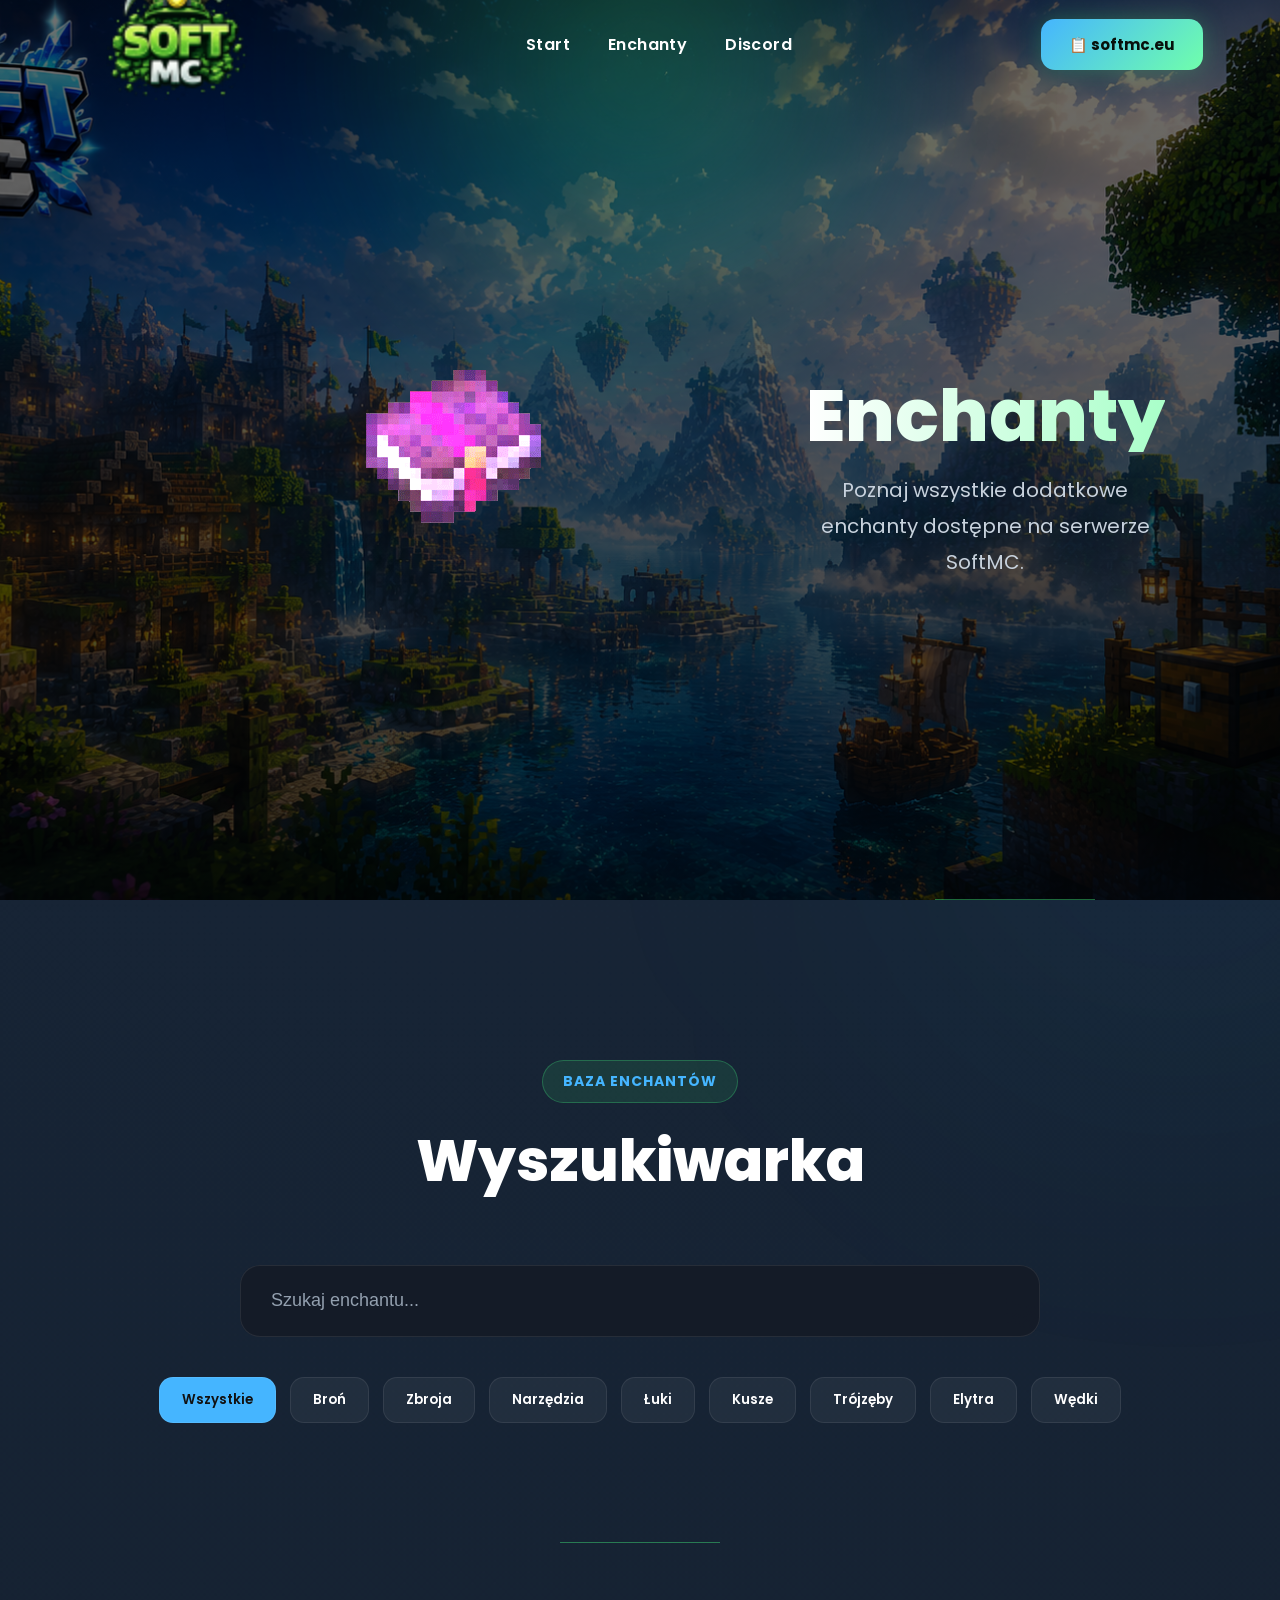
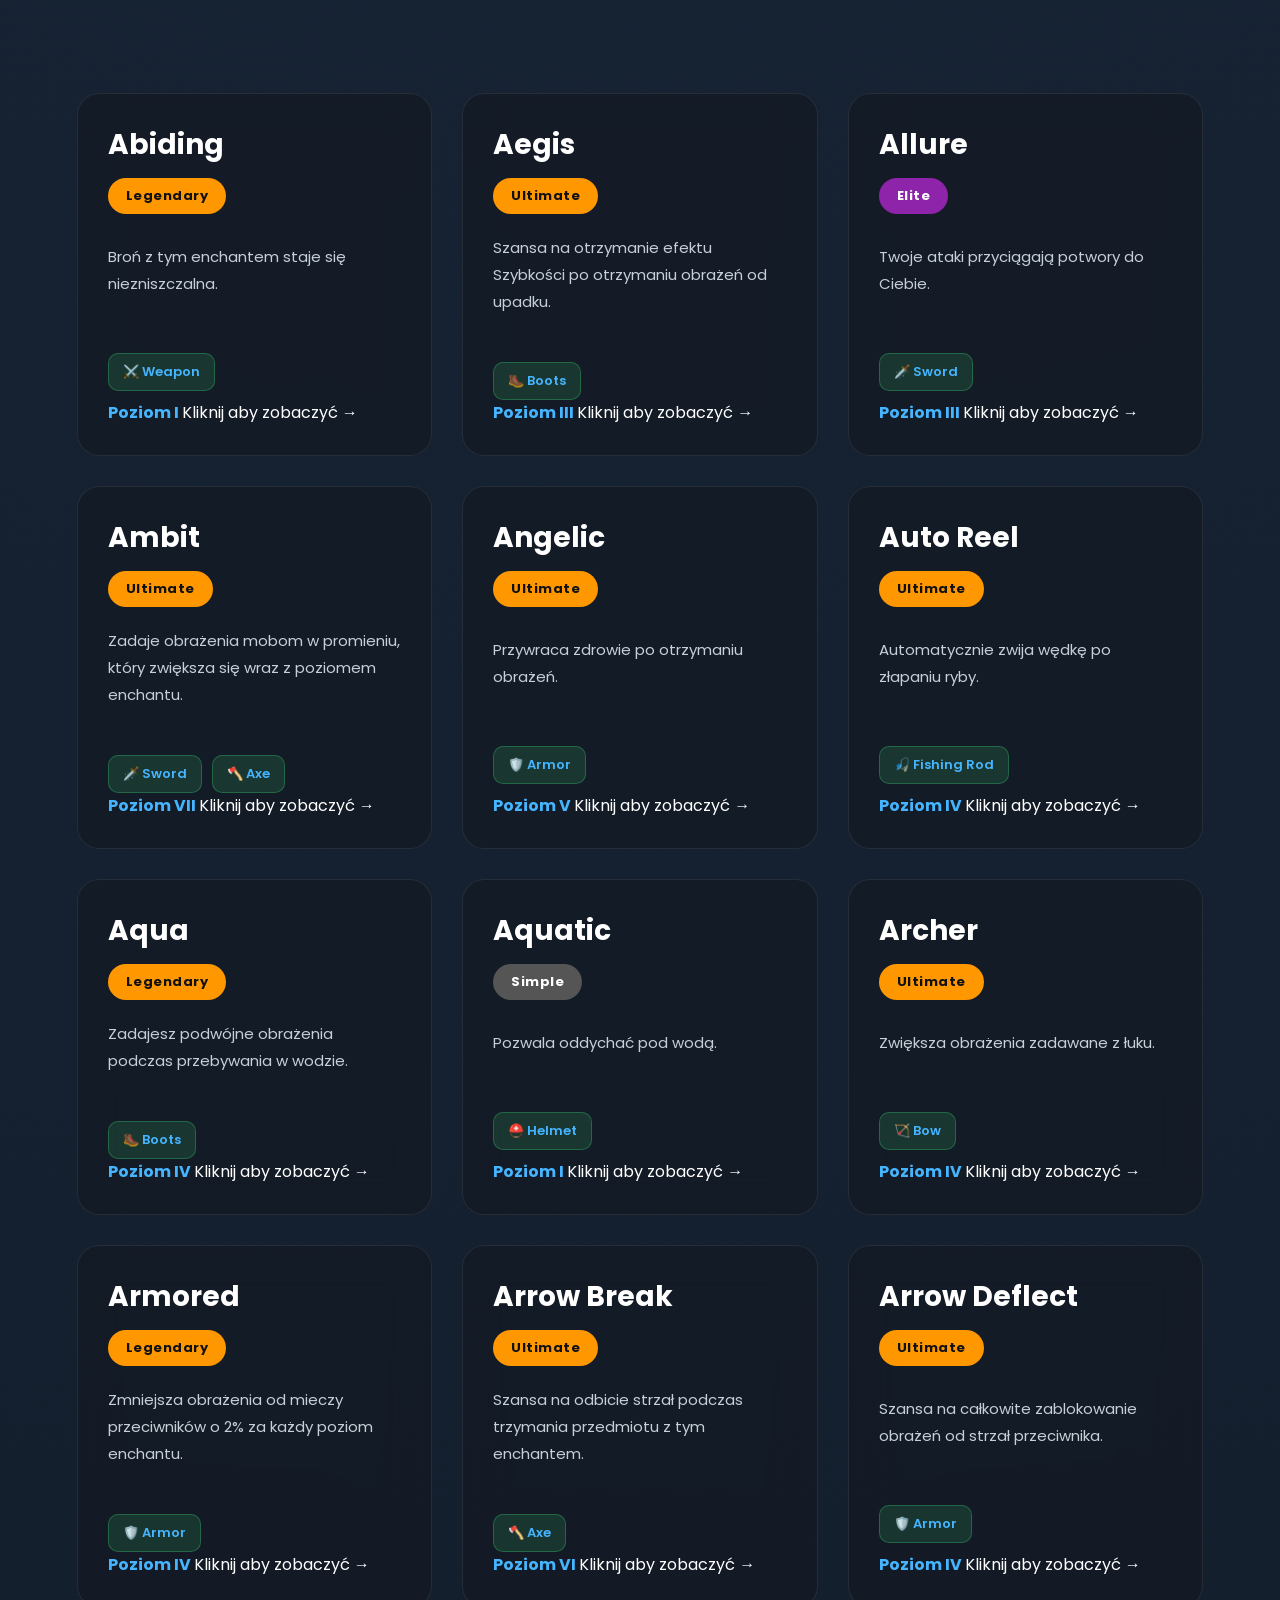
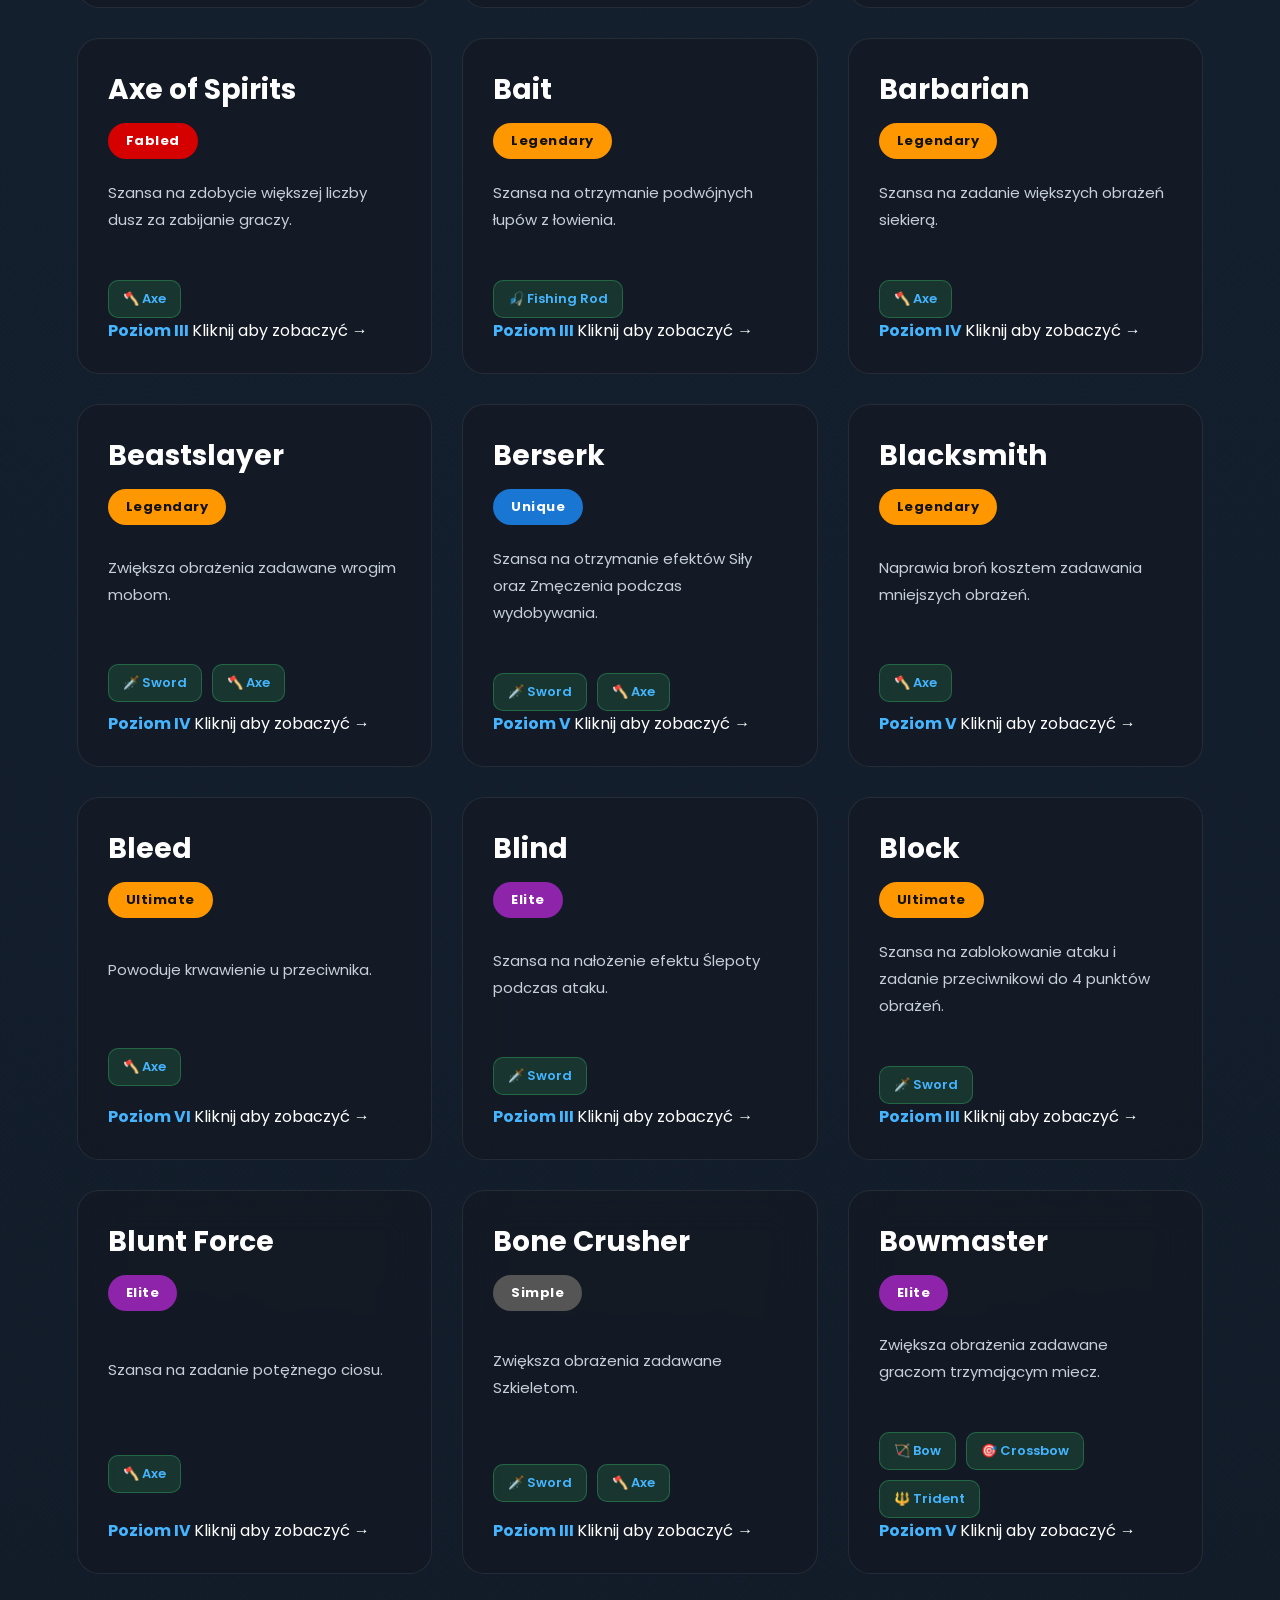
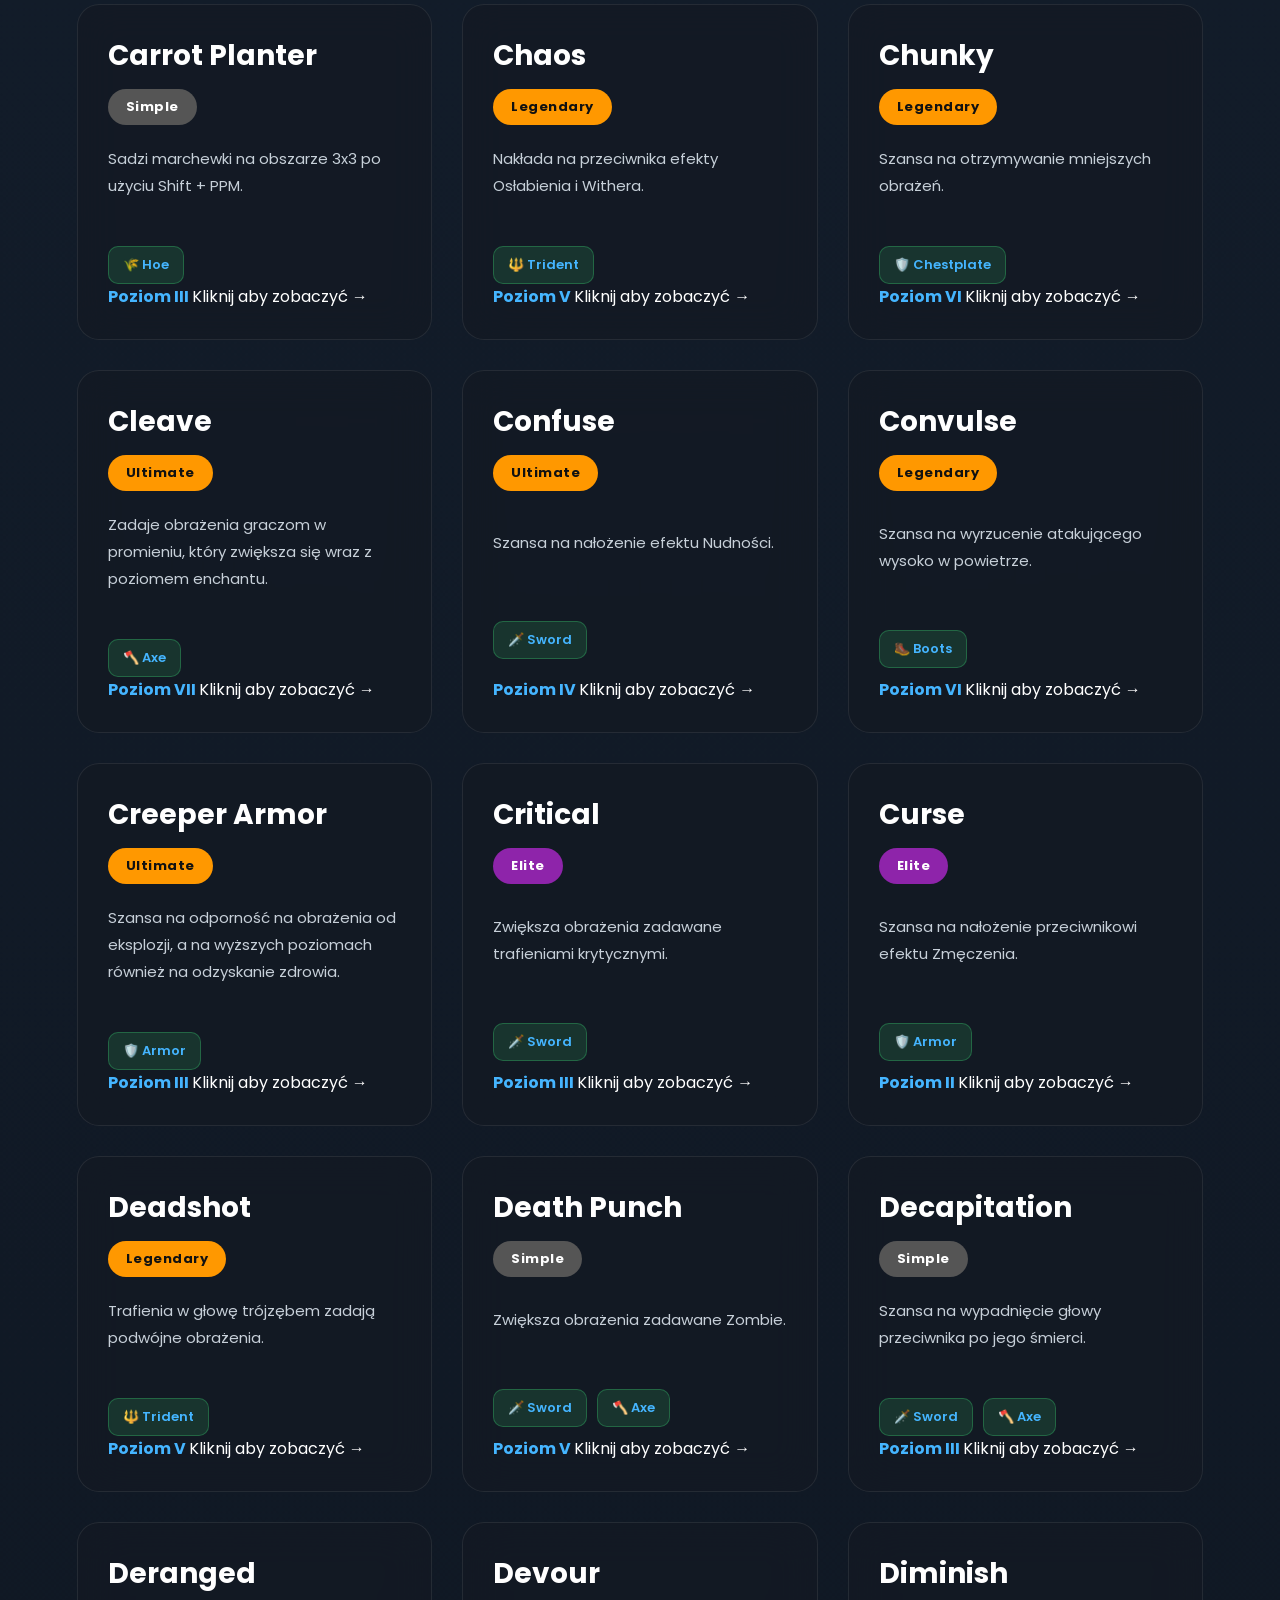
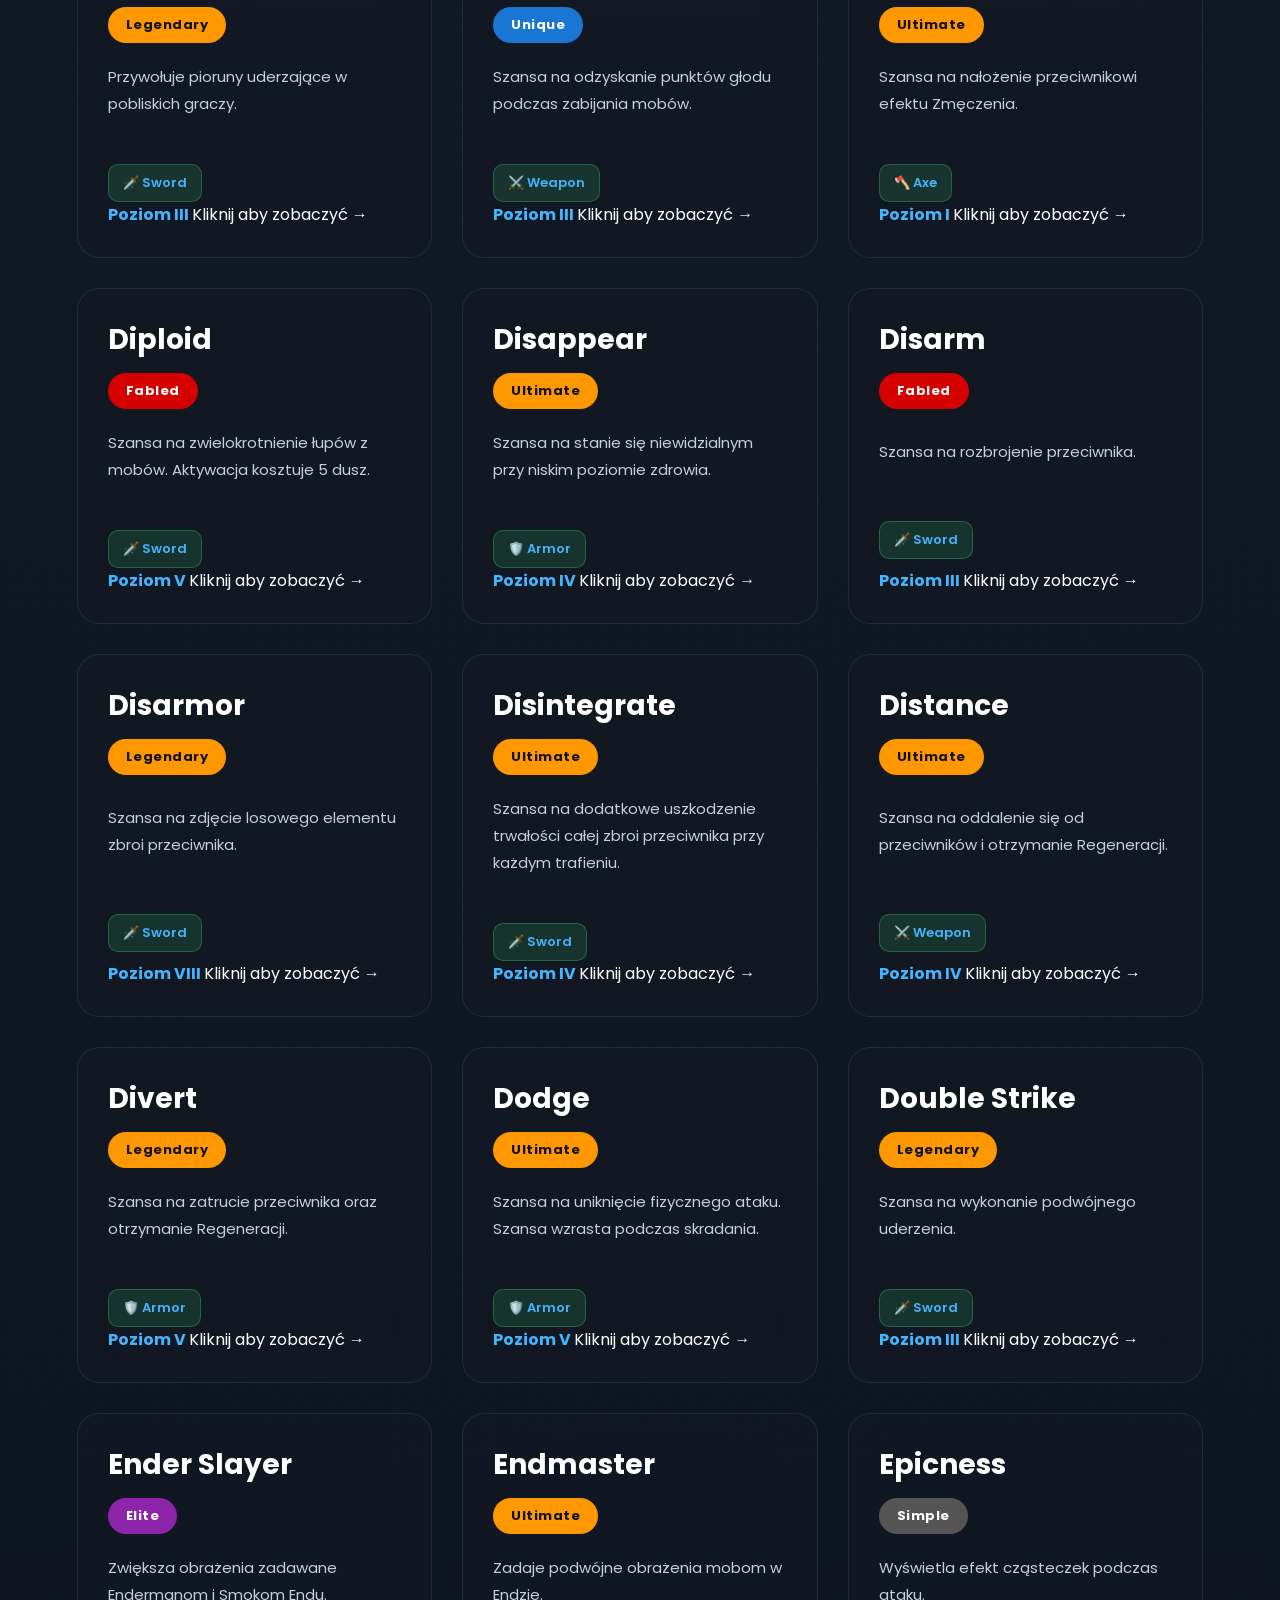
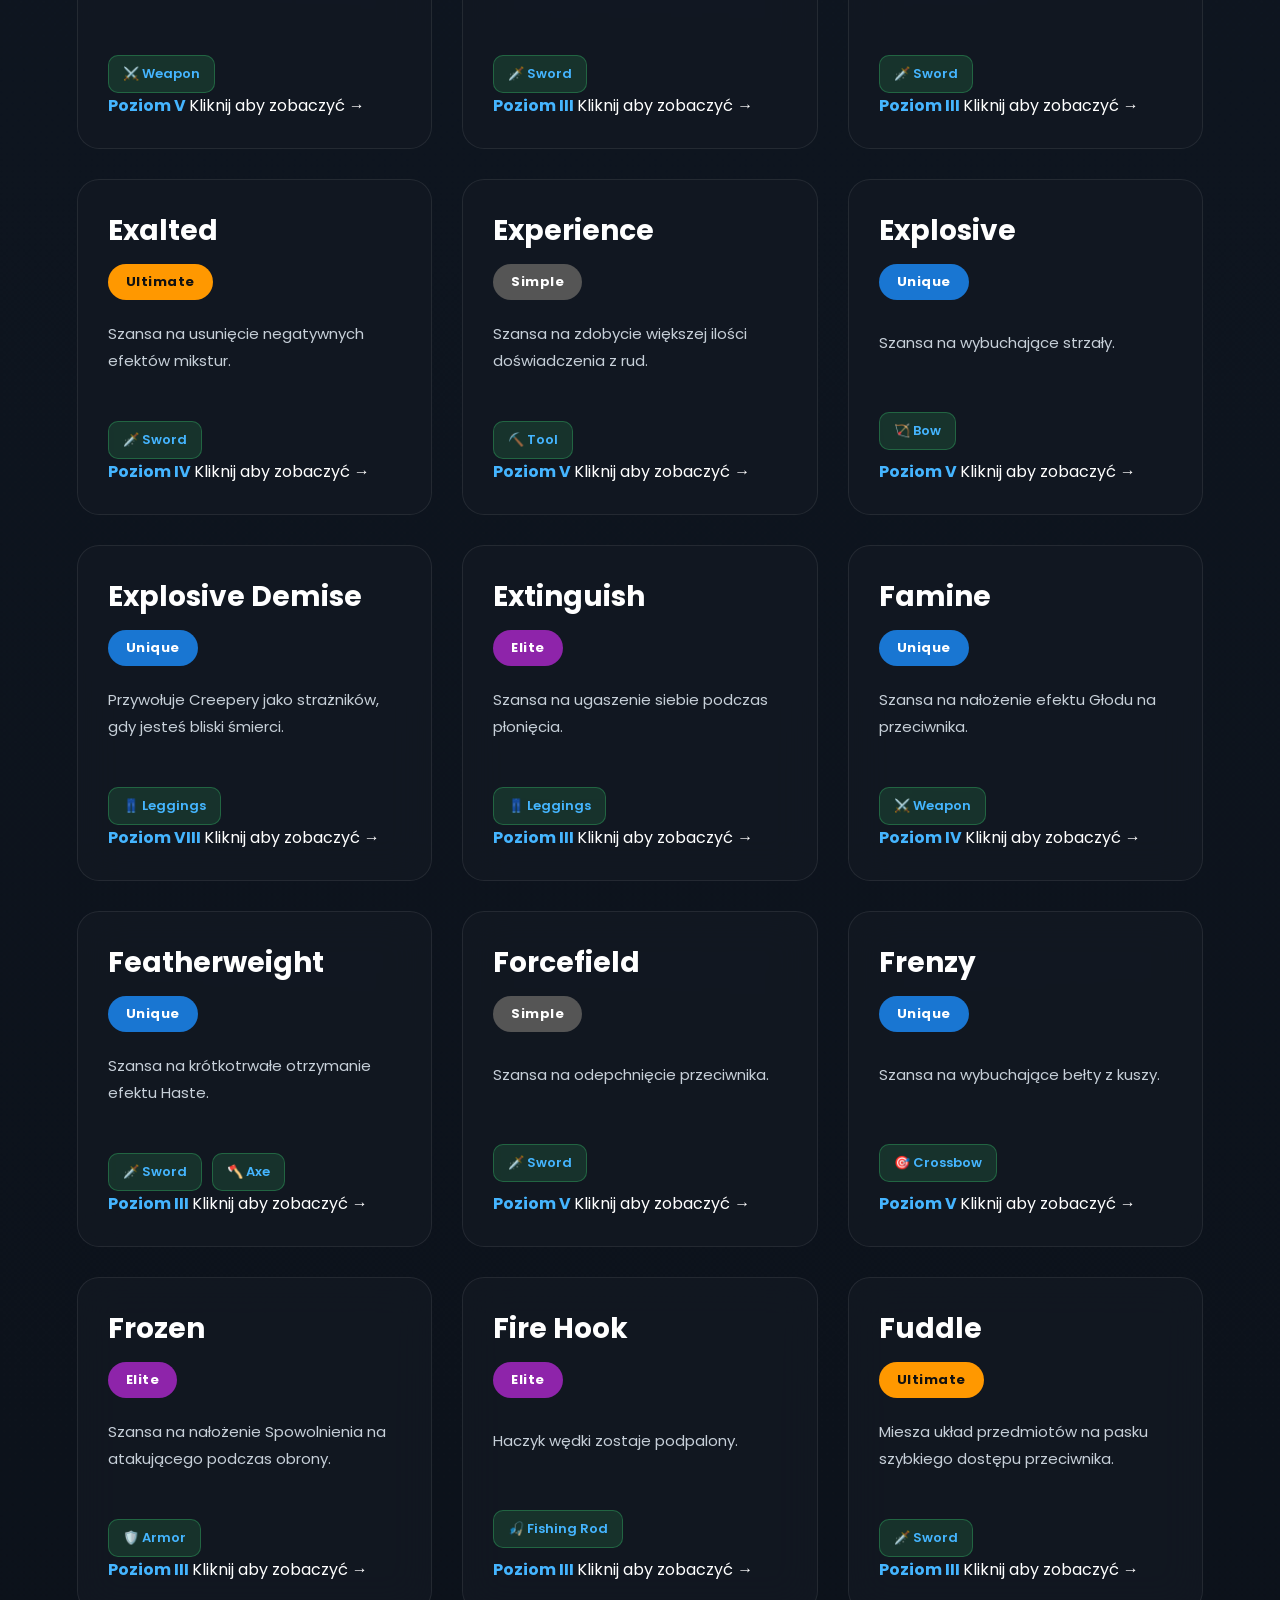
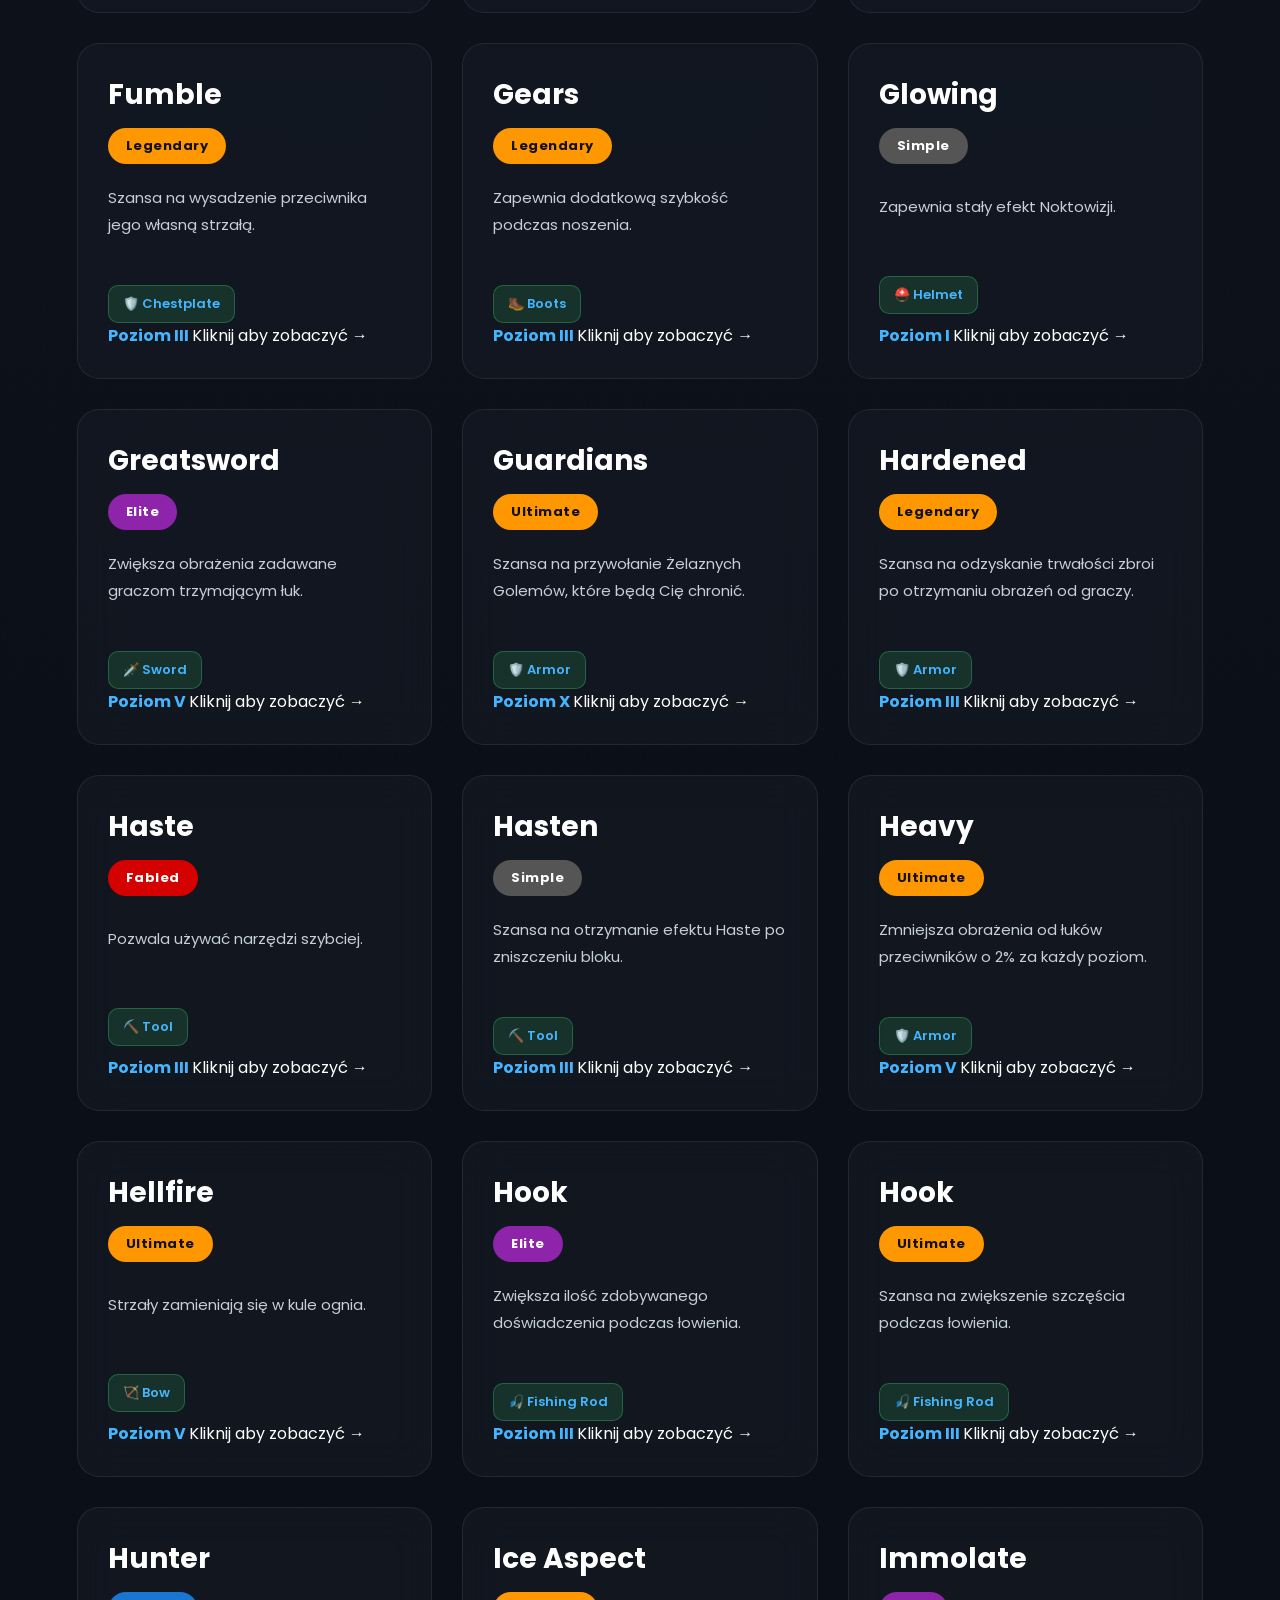
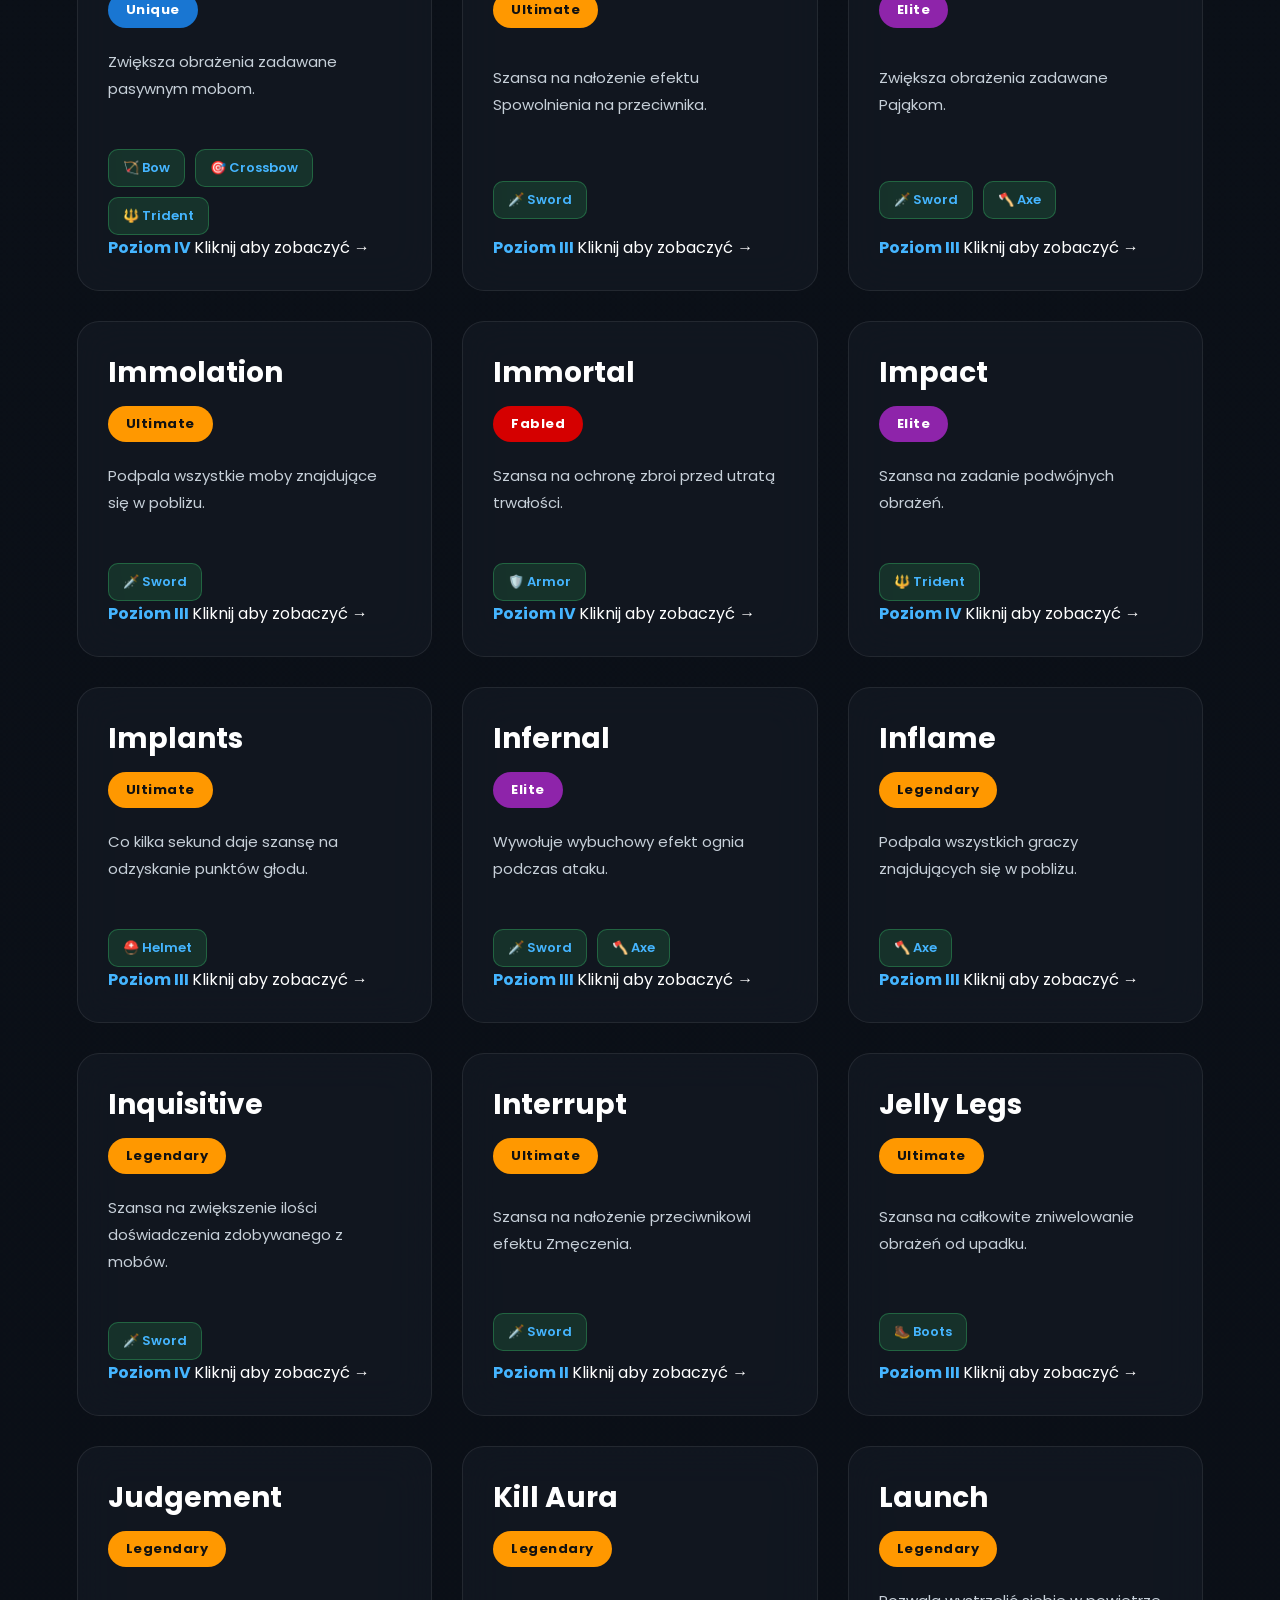
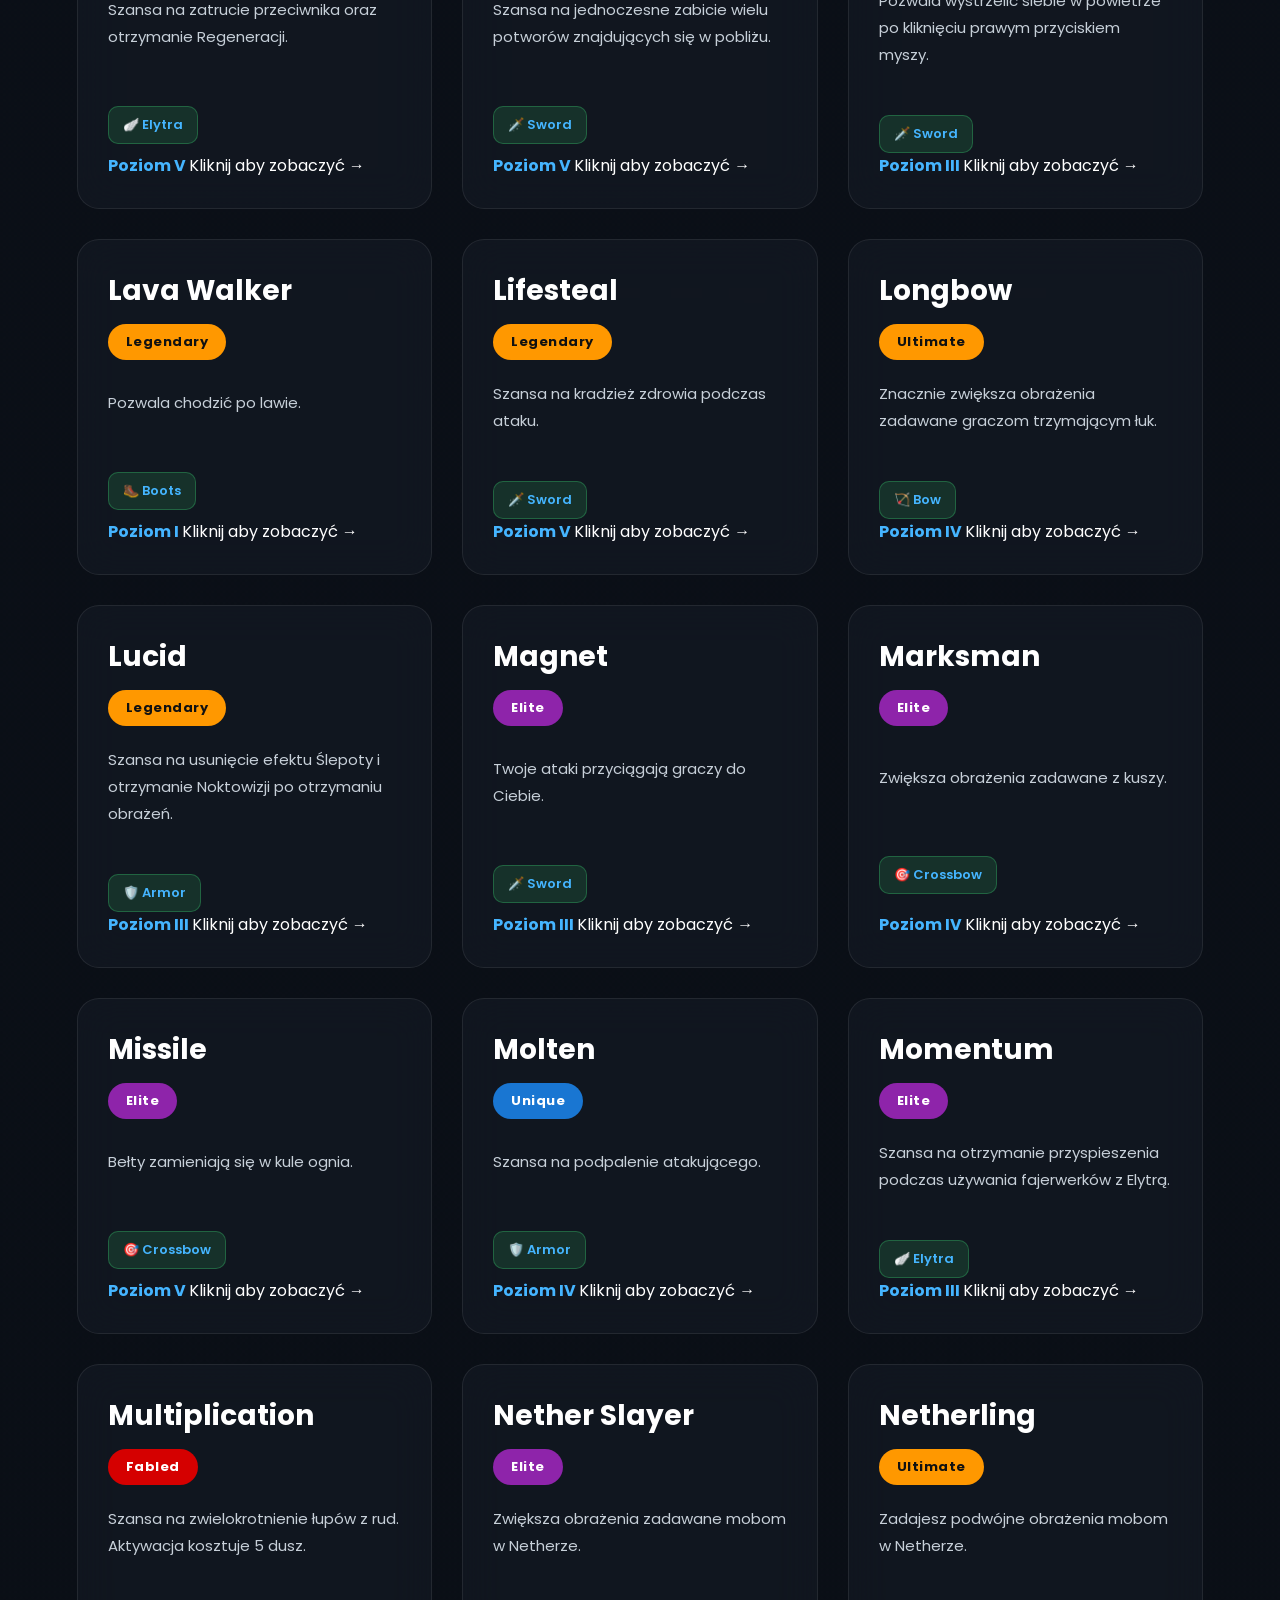
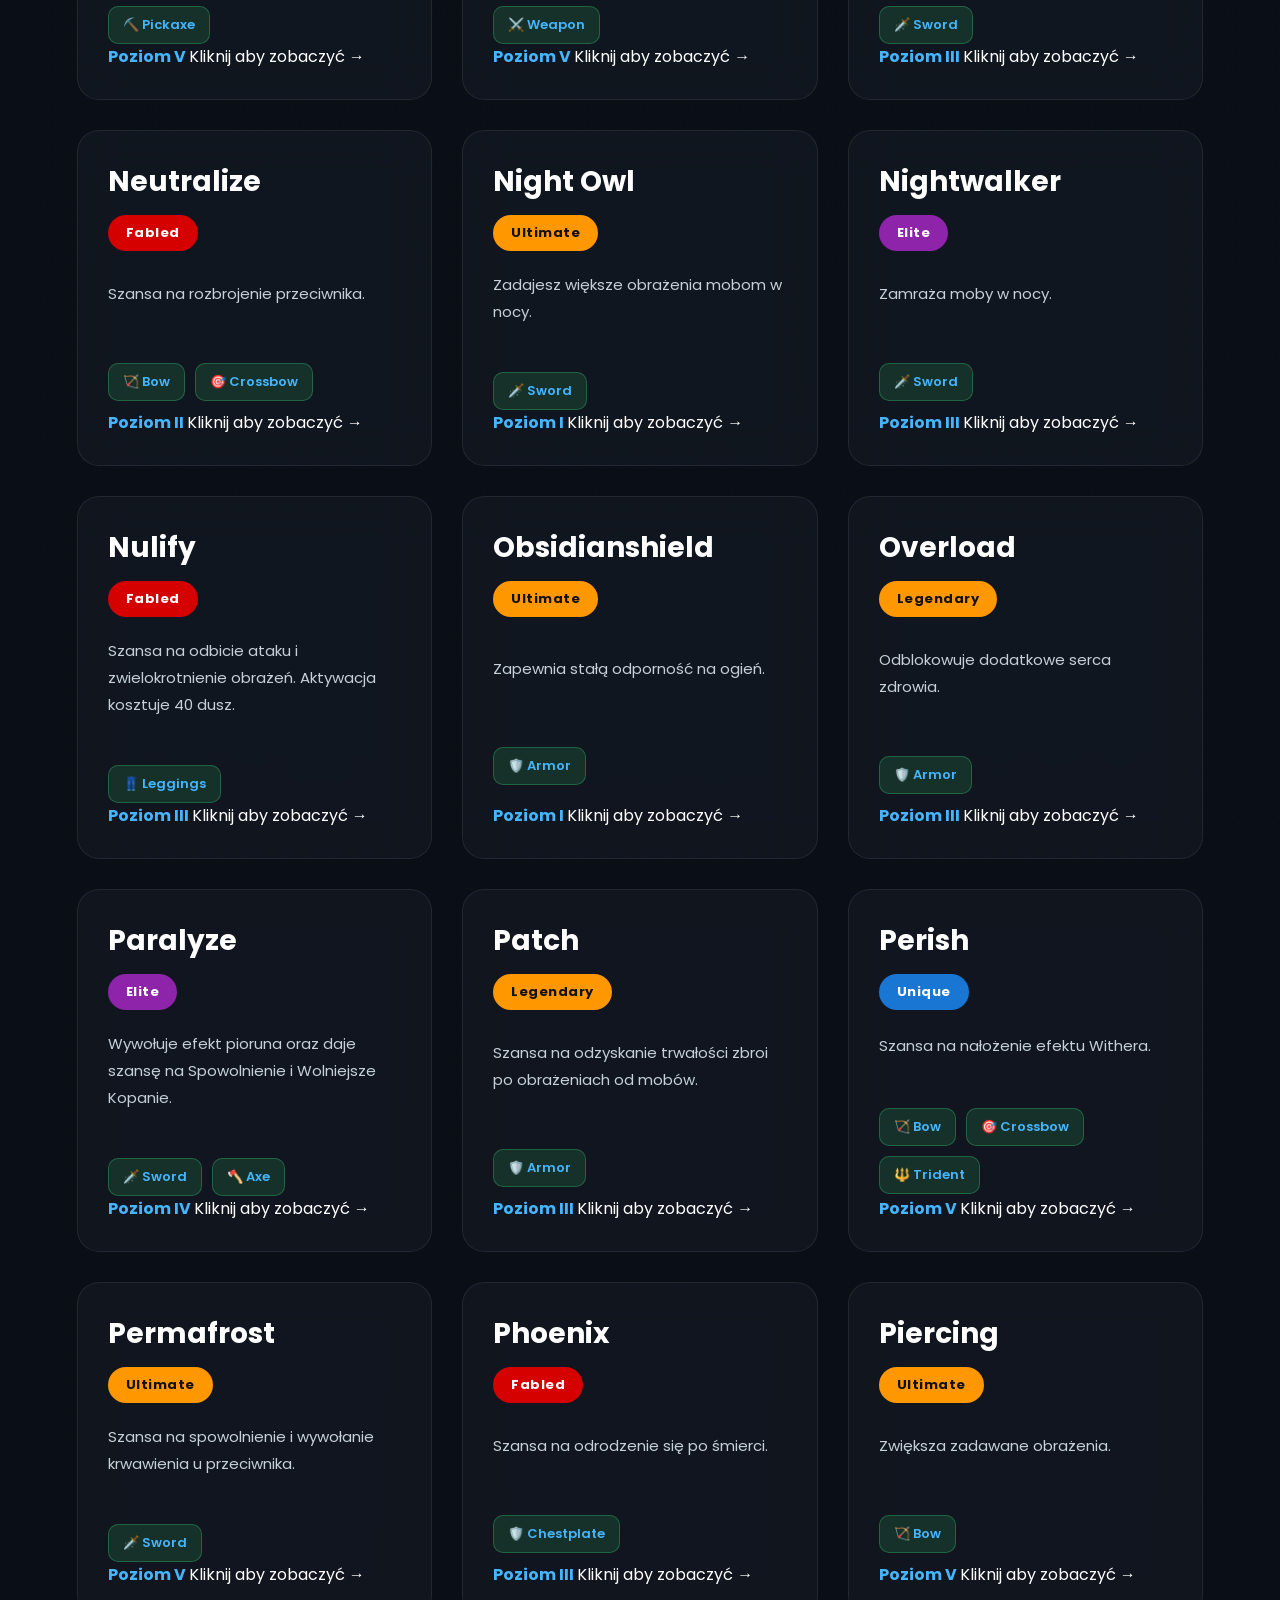
==== commit 4b84a095: "poprawa strony" ====
--- a/pages/enchanty.html
+++ b/pages/enchanty.html
@@ -126,8 +126,9 @@
 <header class="enchant-header">
 
     <div class="hero-background">
-
-        <img src="../assets/img/enchant-bg.webp"
+    
+
+        <img src="../assets/img/Enchanted_Book.gif"
              alt="Enchanty">
 
     </div>
--- a/assets/css/style.css
+++ b/assets/css/style.css
@@ -6,8 +6,8 @@
 
 :root{
 
-    --primary:#45ff84;
-    --primary-dark:#2ed96b;
+    --primary:hwb(204 27% 0%);
+    --primary-dark:#1c56f8;
 
     --background:#080b11;
     --background2:#10151f;
@@ -129,7 +129,7 @@
         linear-gradient(rgba(0,0,0,.55),
         rgba(0,0,0,.75)),
 
-        url("../img/hero.webp");
+        url("../img/hero.png");
 
     background-size:cover;
 
@@ -1014,7 +1014,7 @@
 
     border-radius:50%;
 
-    background:rgba(69,255,132,.12);
+    background:rgba(12, 219, 255, 0.274);
 
     filter:blur(120px);
 
--- a/assets/css/cards.css
+++ b/assets/css/cards.css
@@ -168,6 +168,7 @@
     margin-bottom:15px;
 
     font-weight:700;
+    text-shadow: 0.05em 0 black, 0 0.05em black, -0.05em 0 black, 0 -0.05em black, -0.05em -0.05em black, -0.05em 0.05em black, 0.05em -0.05em black, 0.05em 0.05em black;
 
 }
 
@@ -178,6 +179,7 @@
     line-height:1.8;
 
     font-size:16px;
+    text-shadow: 0.1em 0 black, 0 0.1em black, -0.1em 0 black, 0 -0.1em black, -0.1em -0.05em black, -0.1em 0.1em black, 0.1em -0.1em black, 0.1em 0.1em black;
 
 }
 
--- a/assets/css/enchant.css
+++ b/assets/css/enchant.css
@@ -20,7 +20,13 @@
     justify-content:center;
 
     overflow:hidden;
-
+    
+
+}
+
+.enchant-header img{
+    animation:glowAnimation 5s ease-in-out infinite;
+    padding-left: 250px;
 }
 
 .enchant-header .hero{
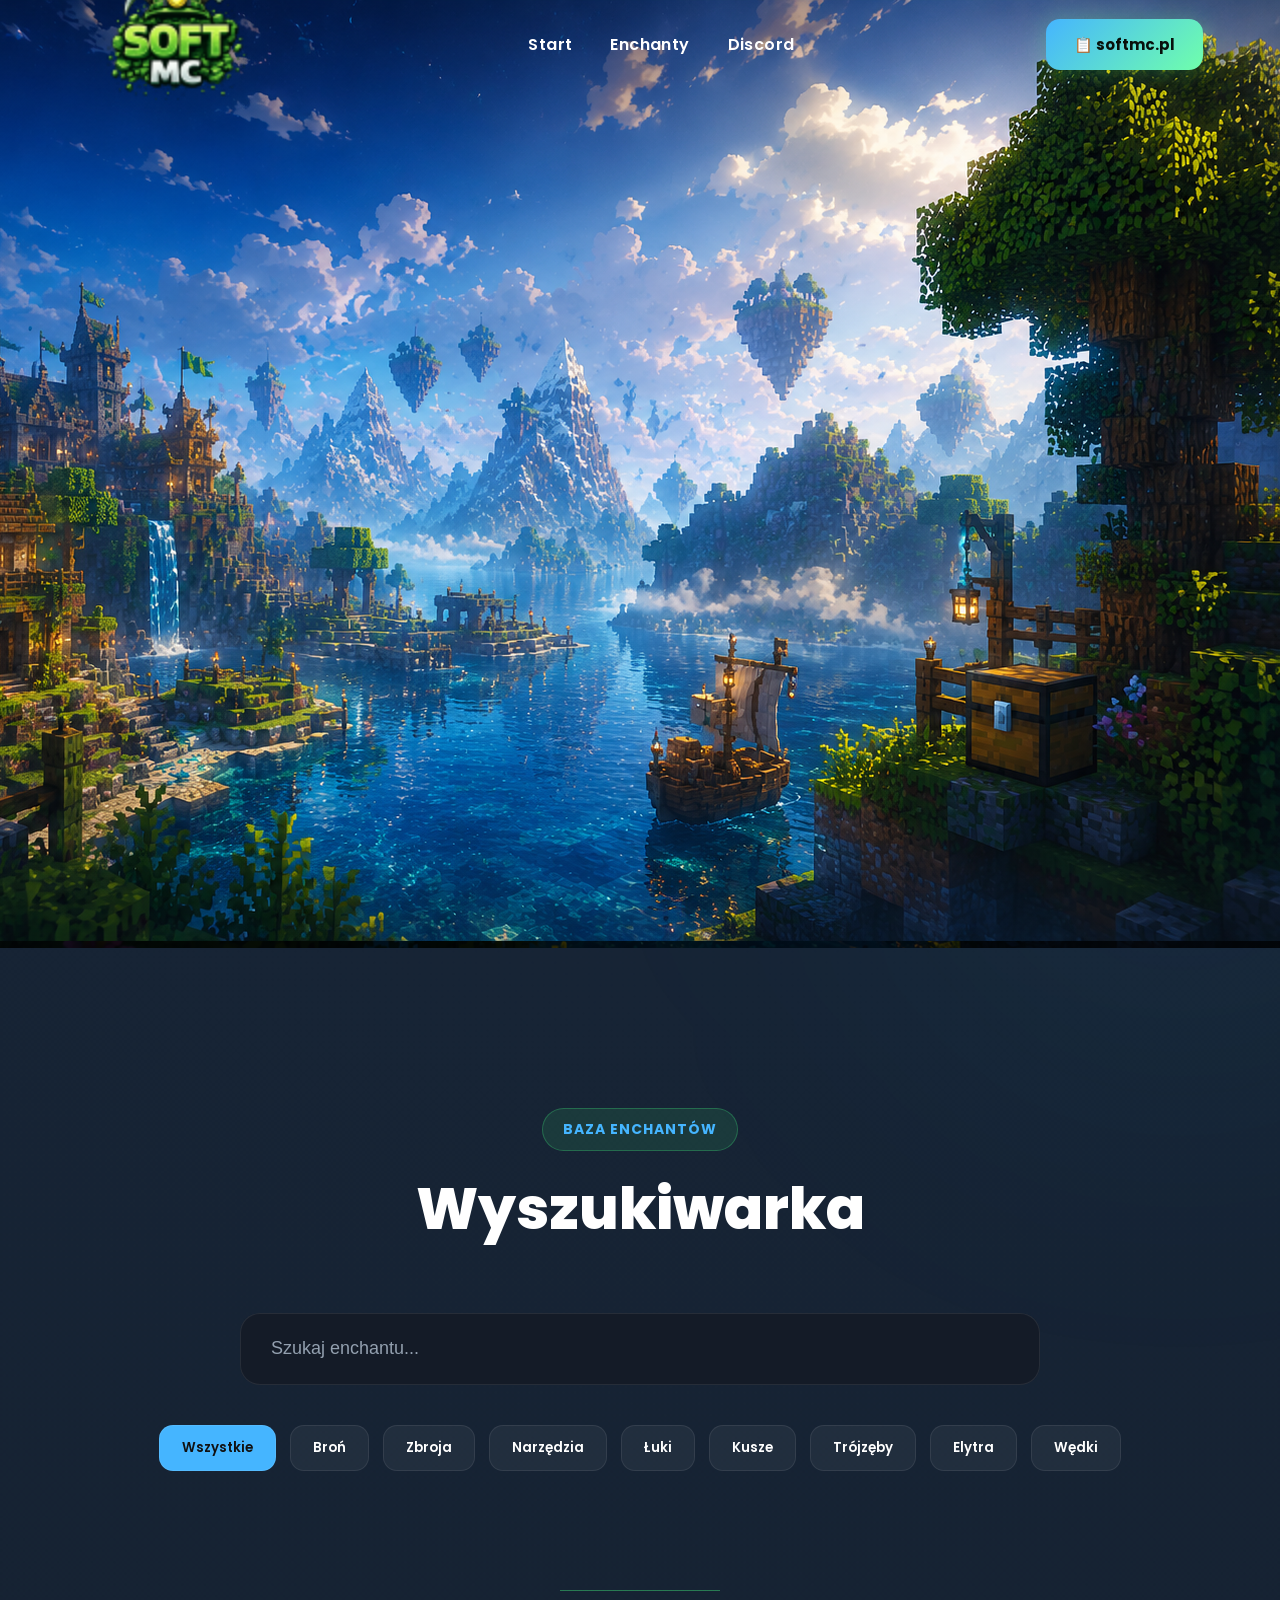
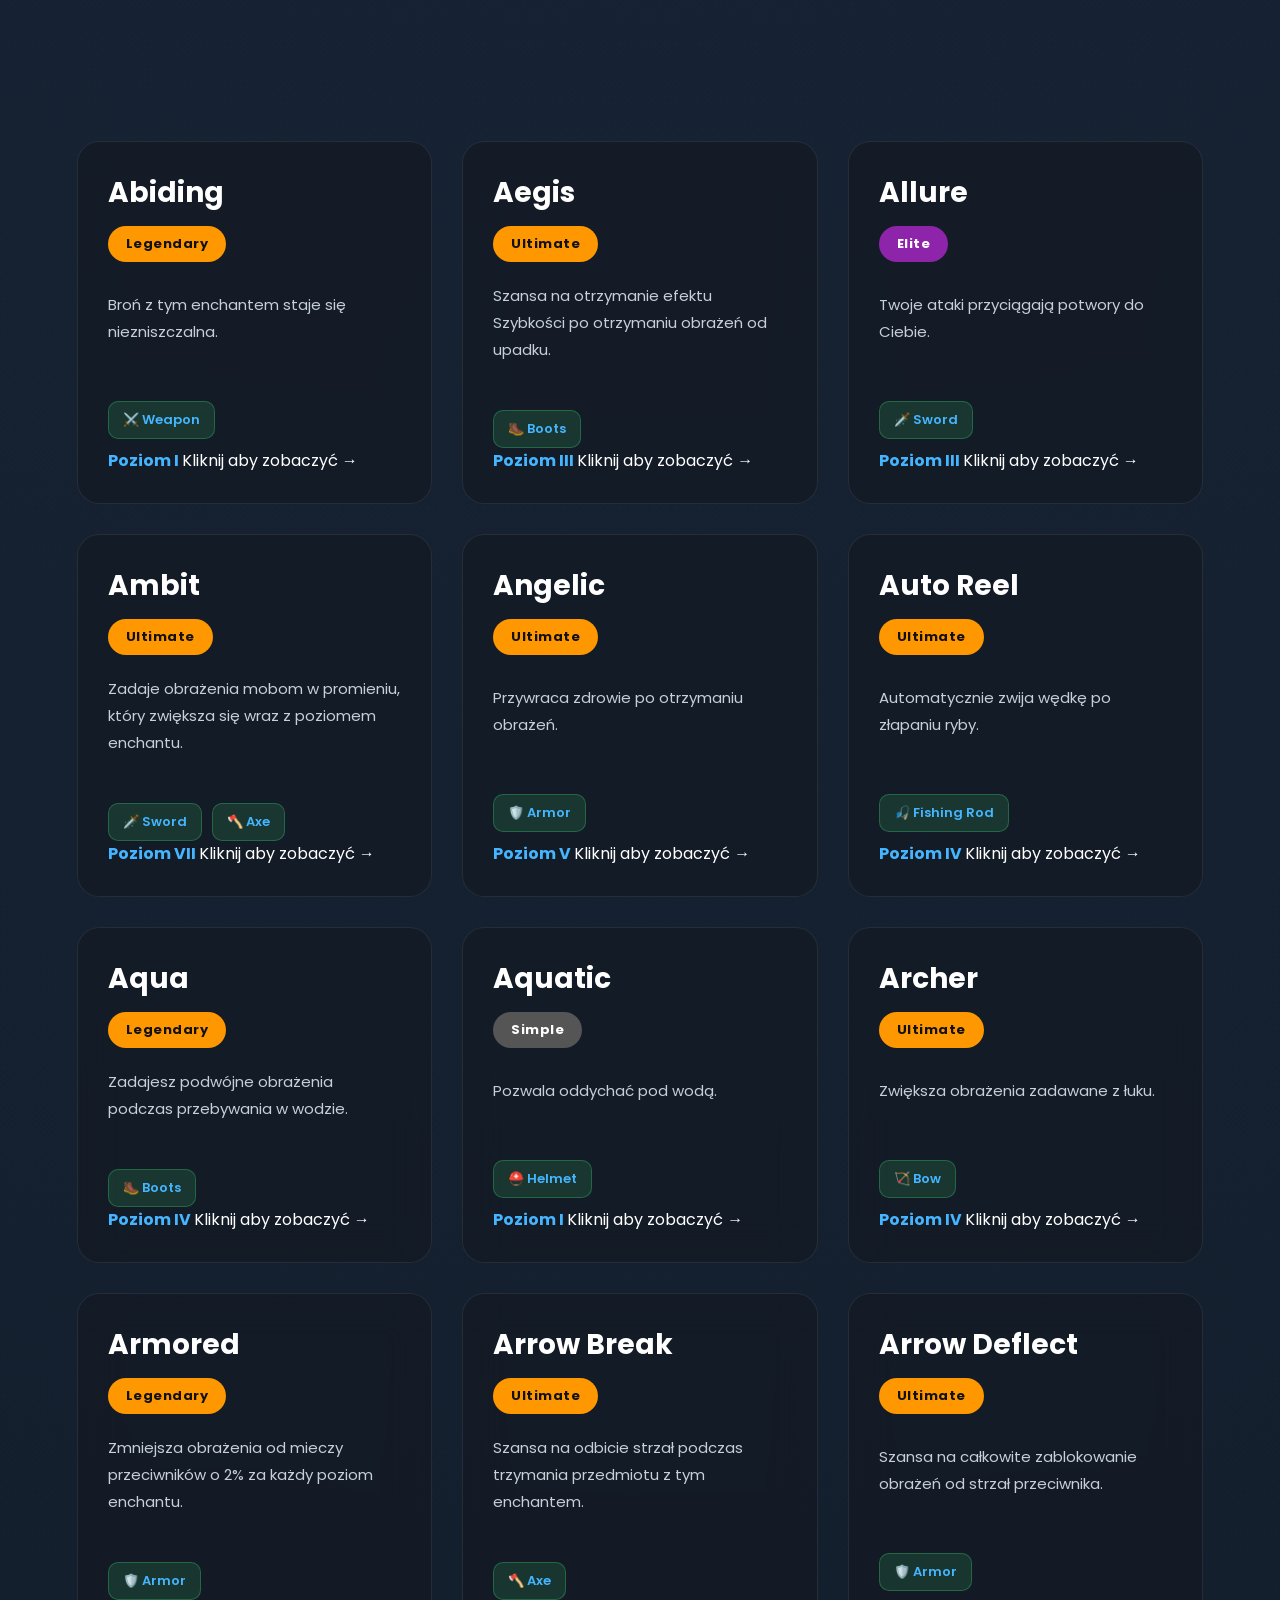
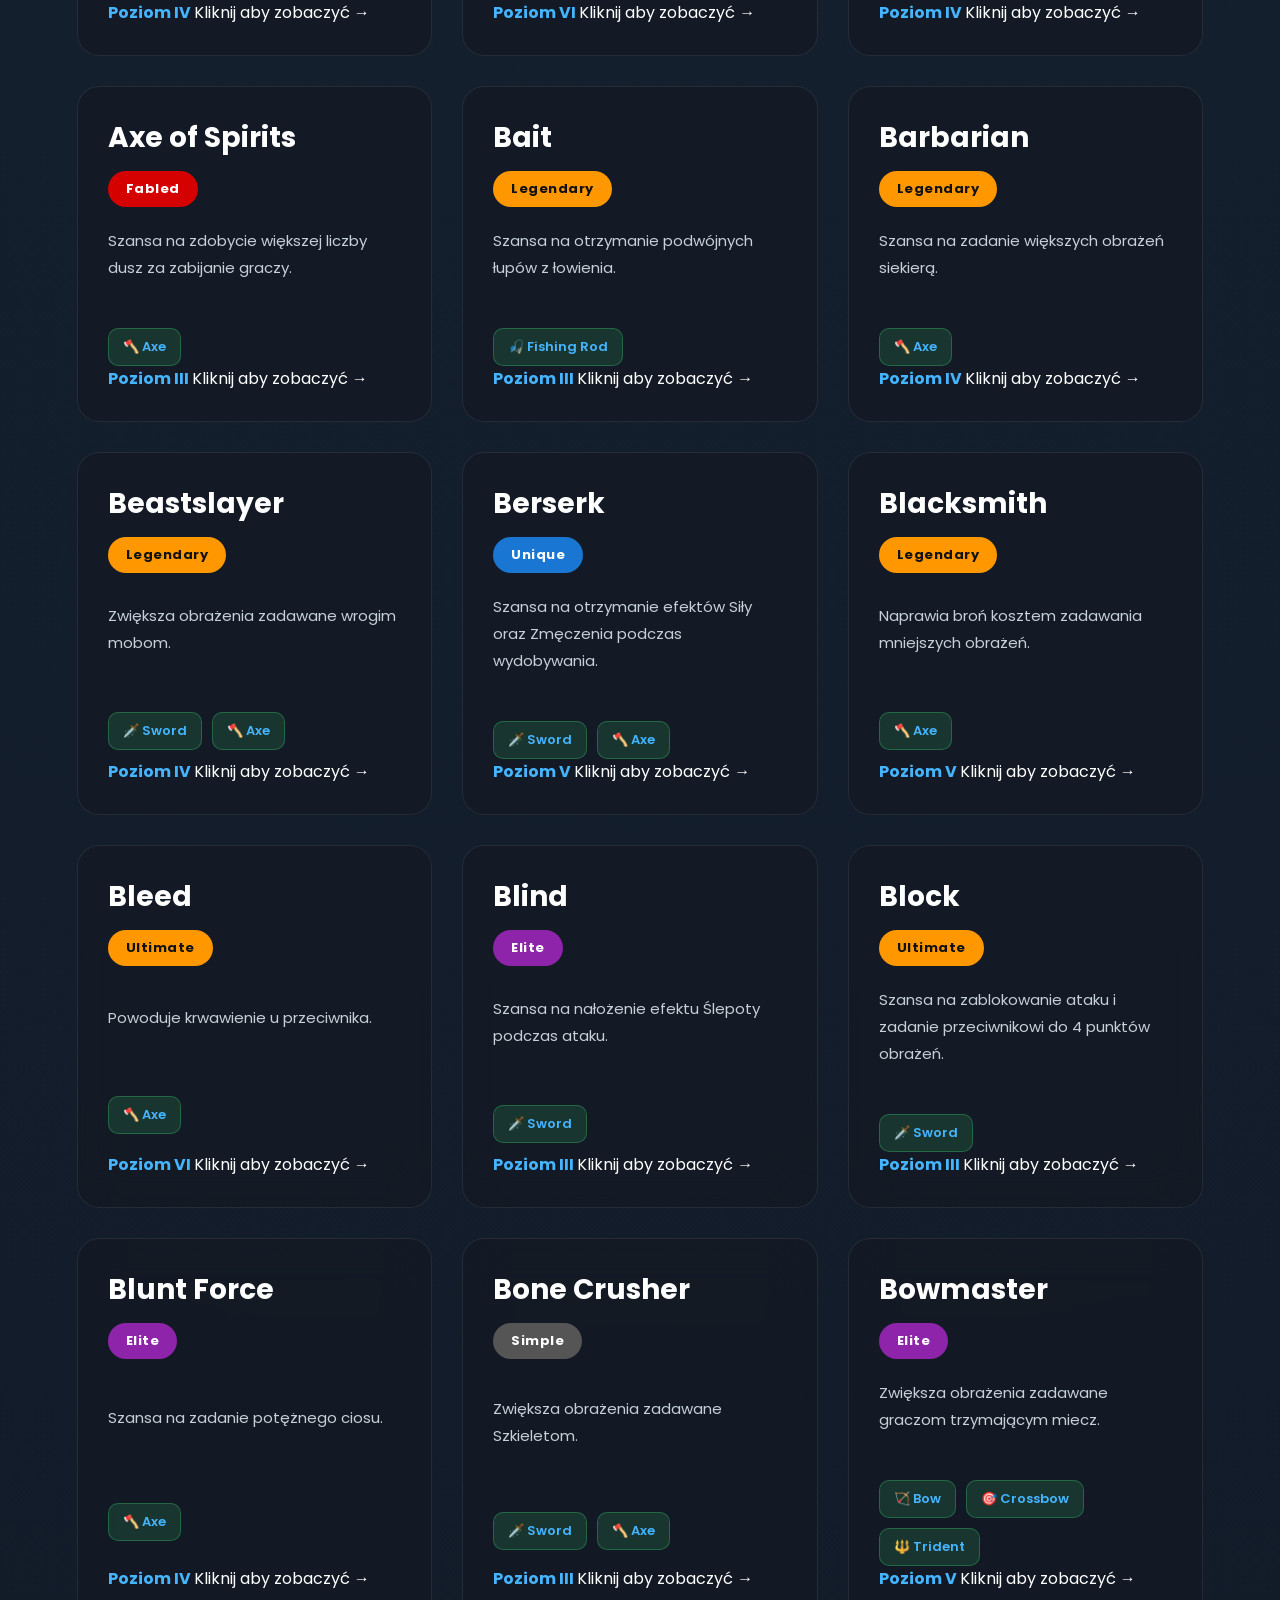
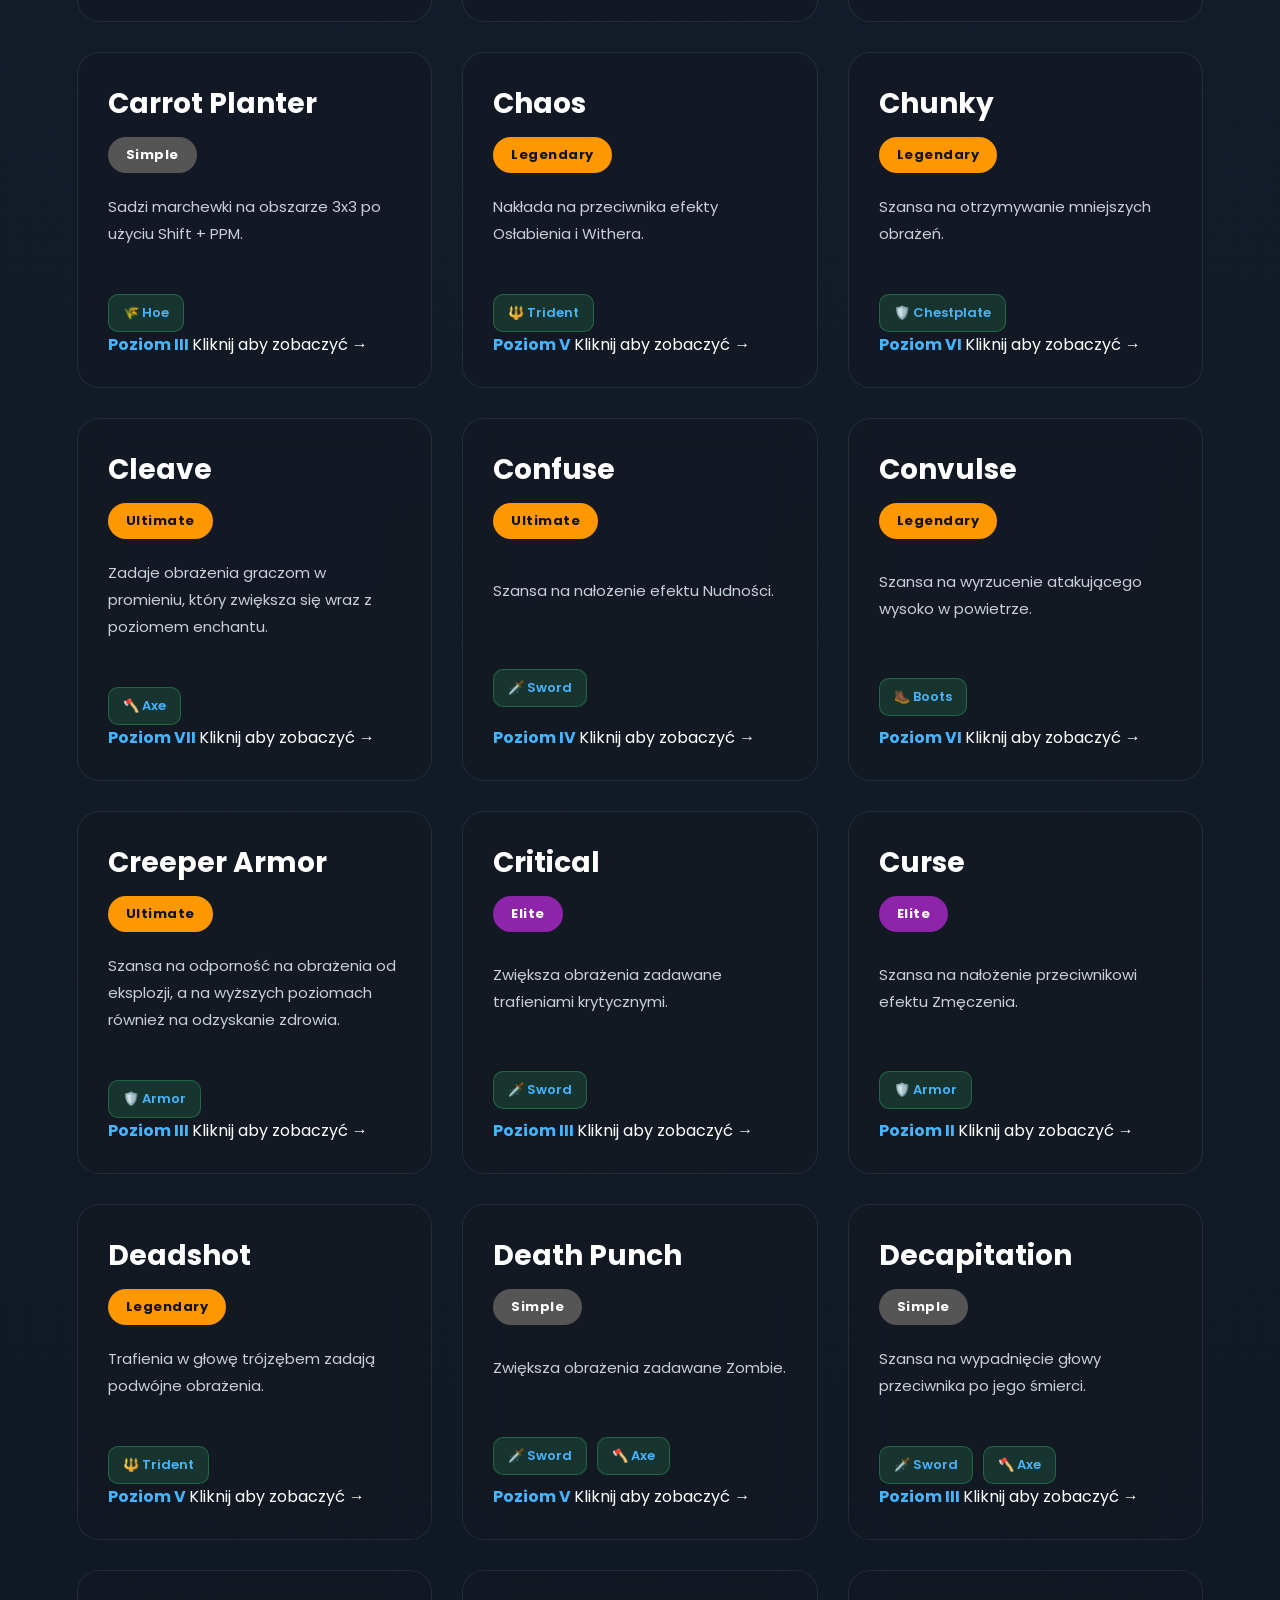
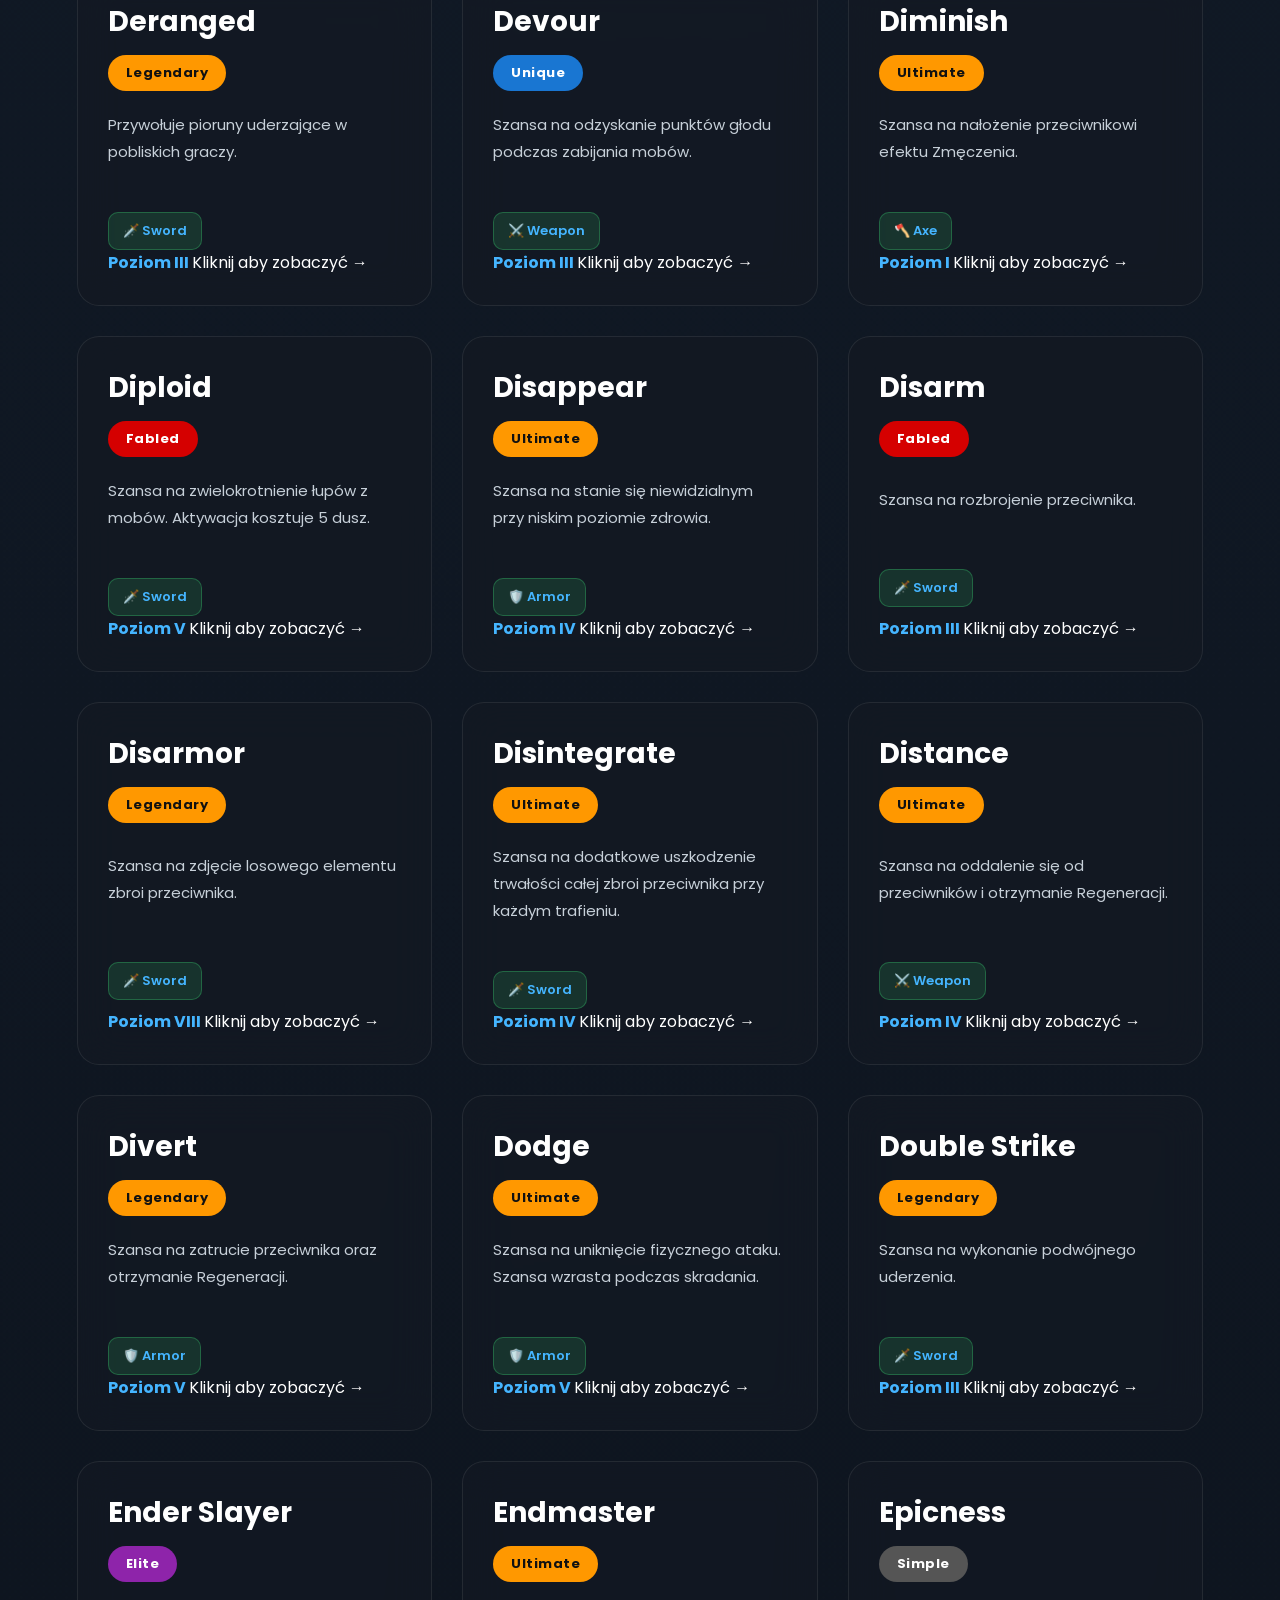
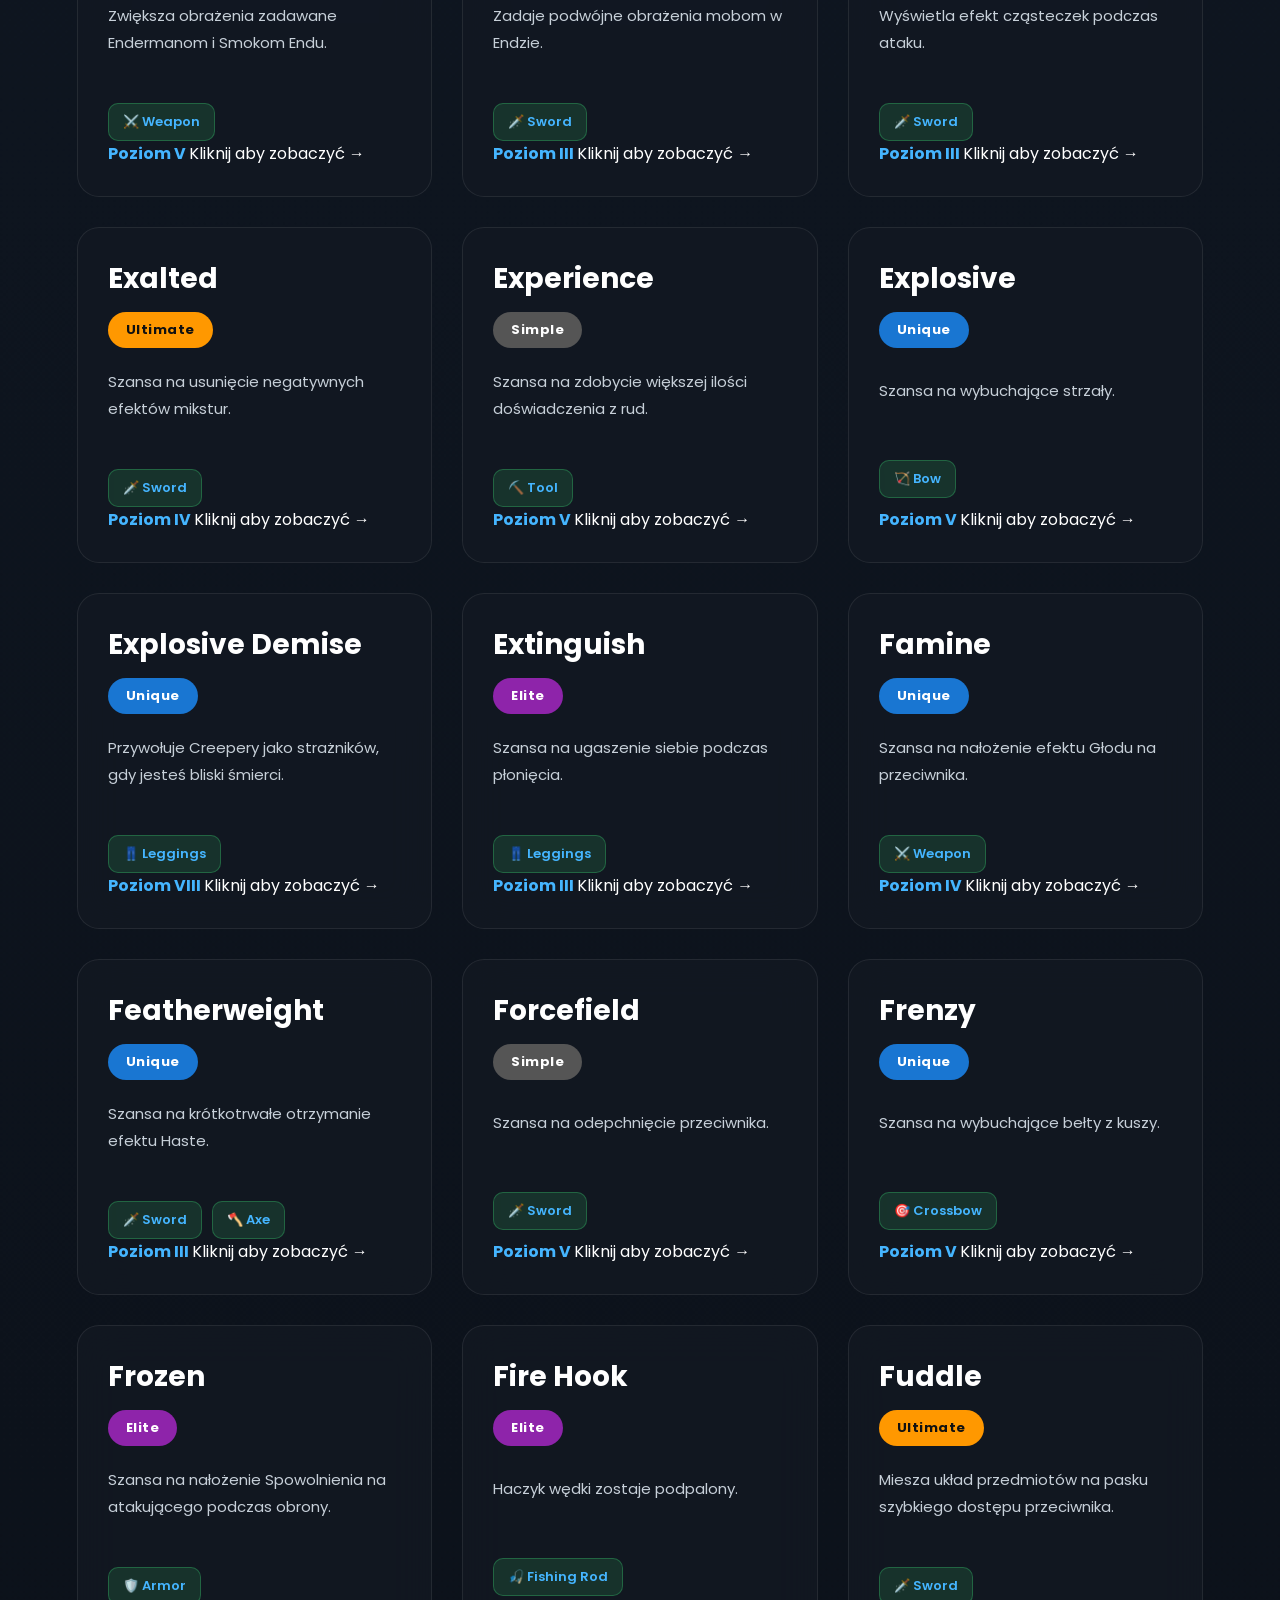
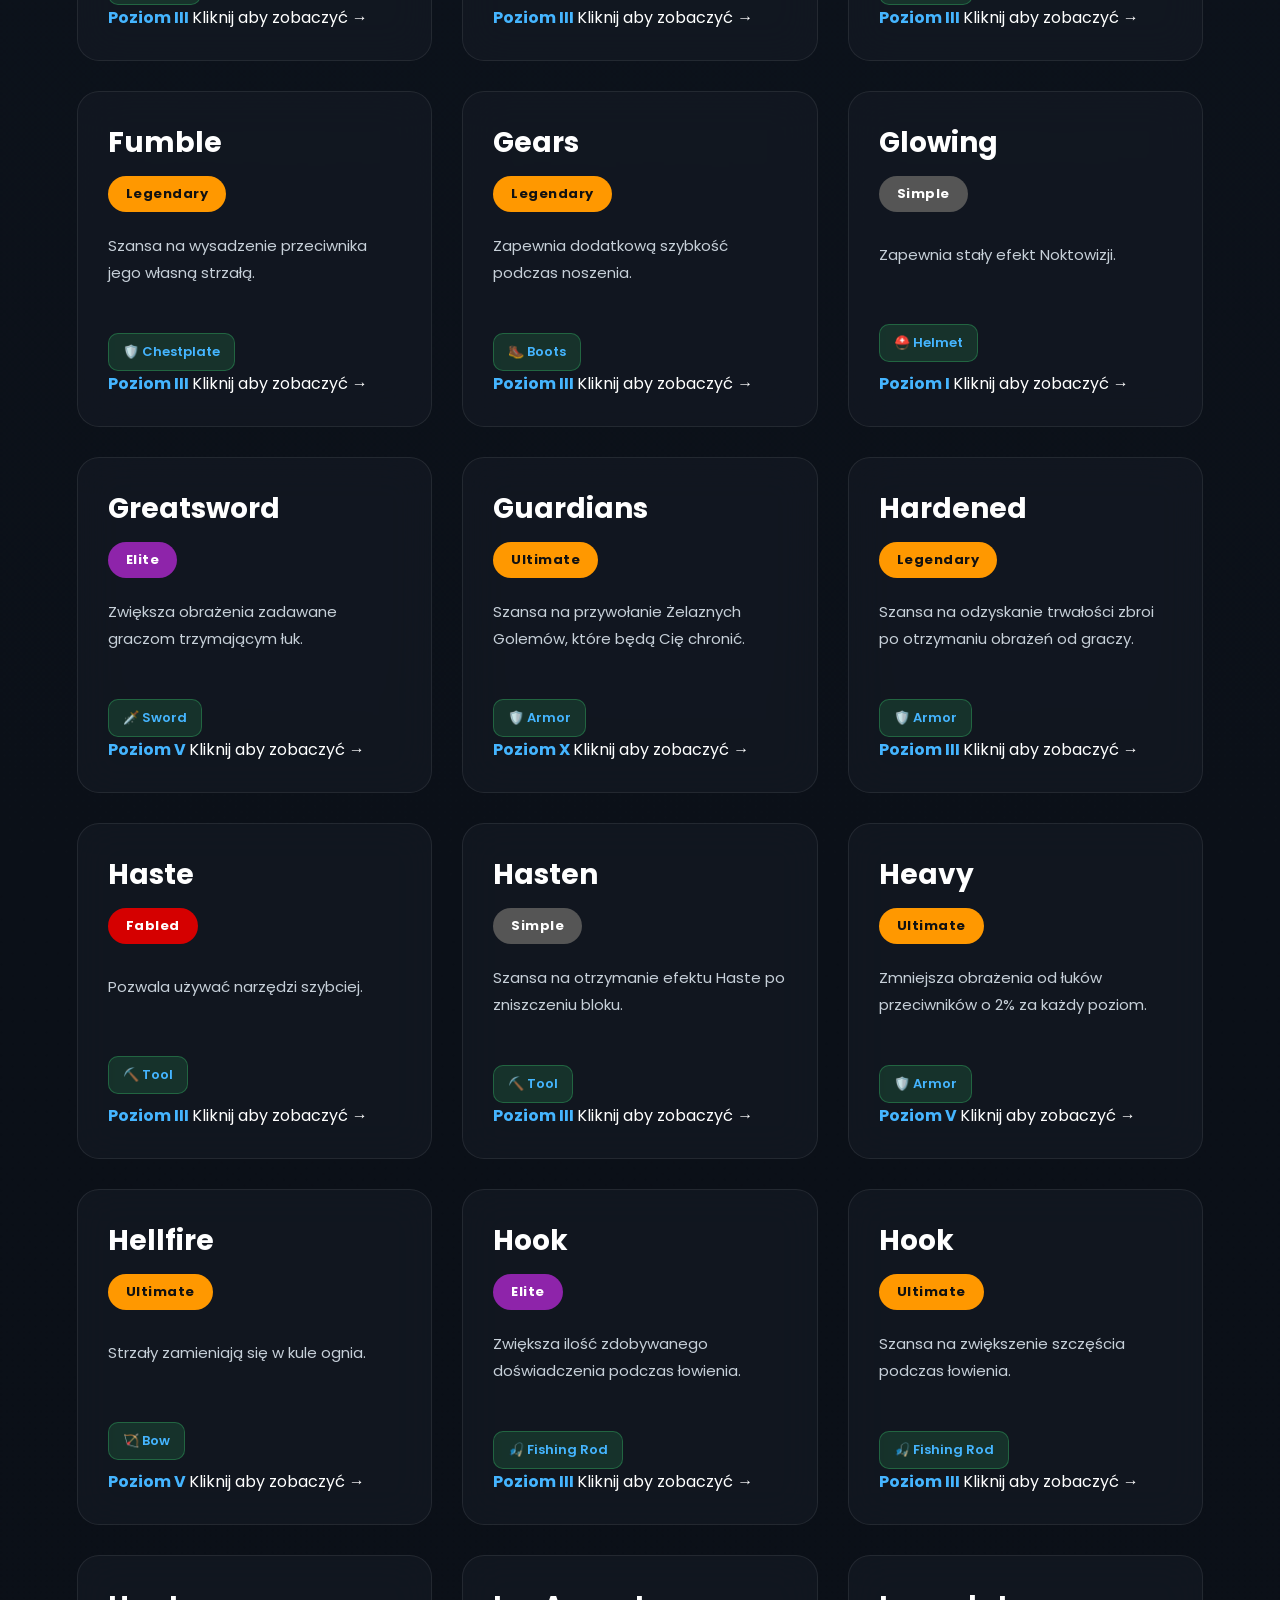
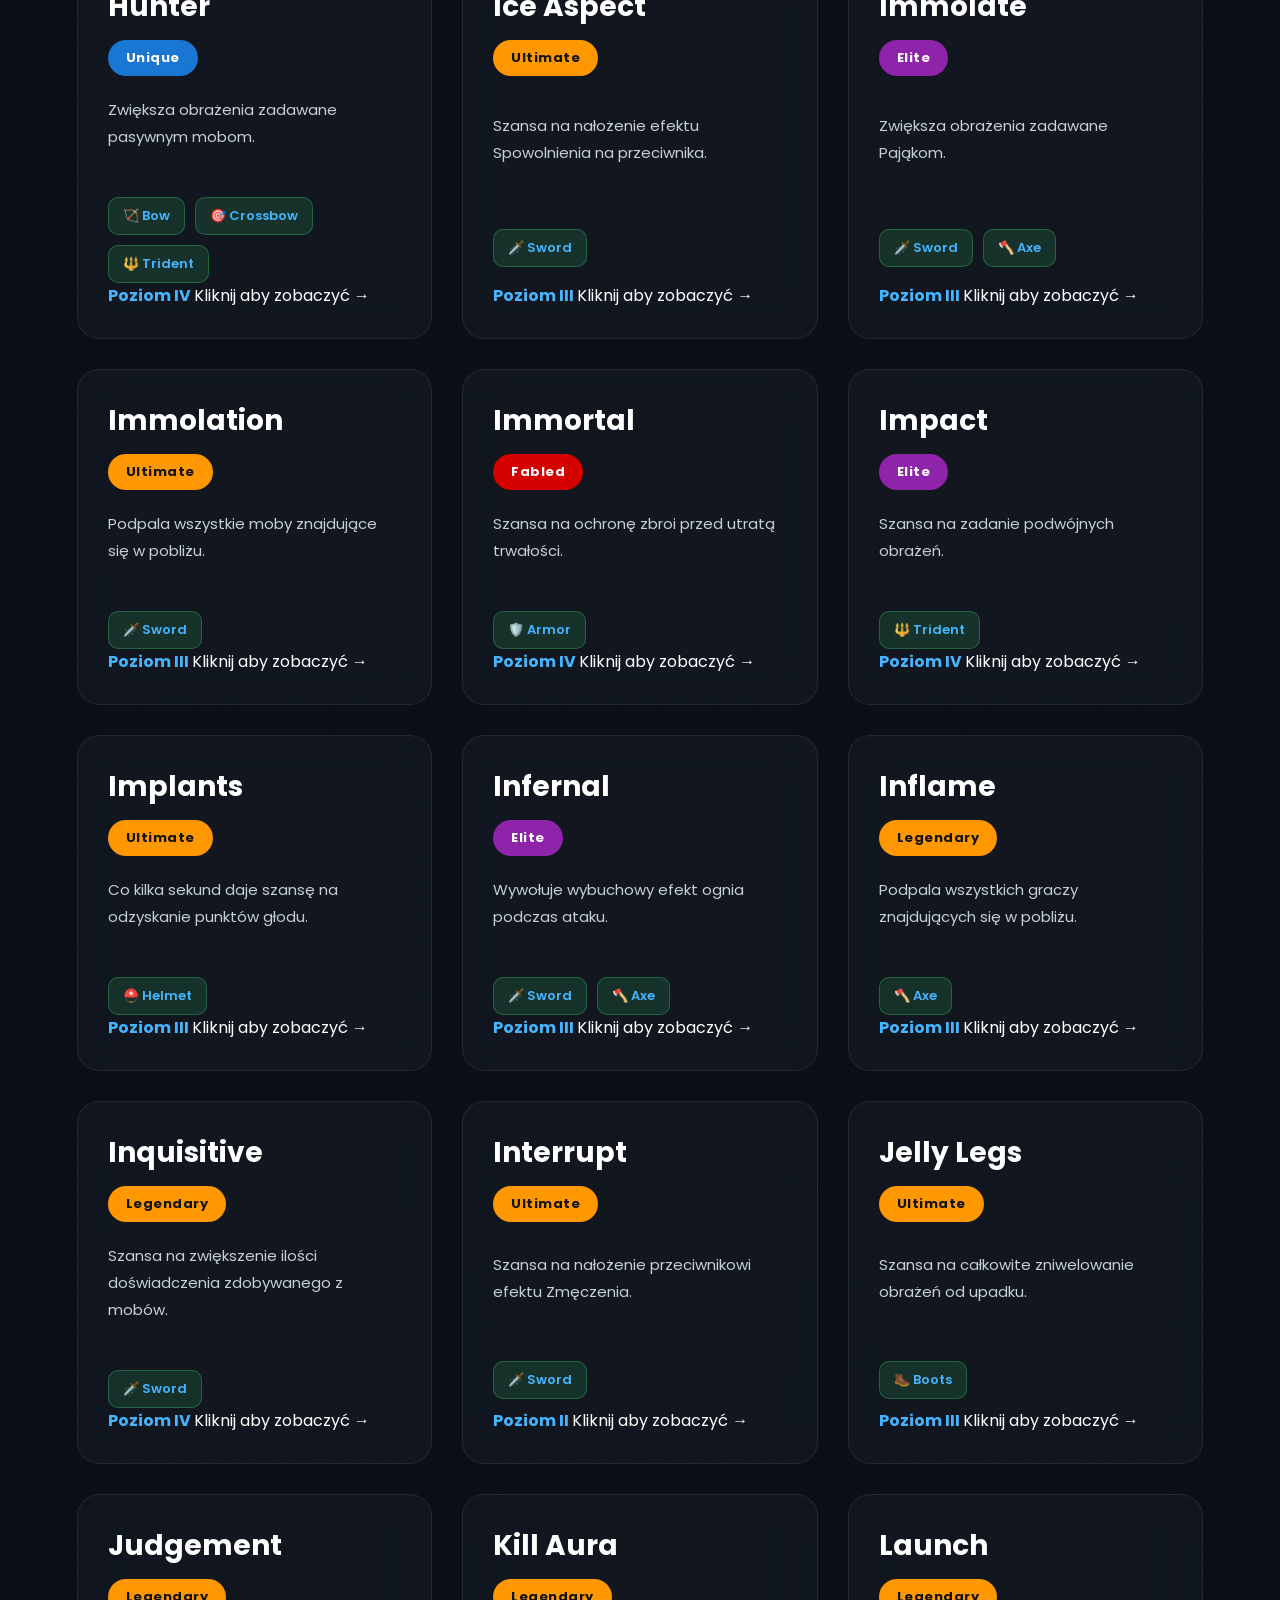
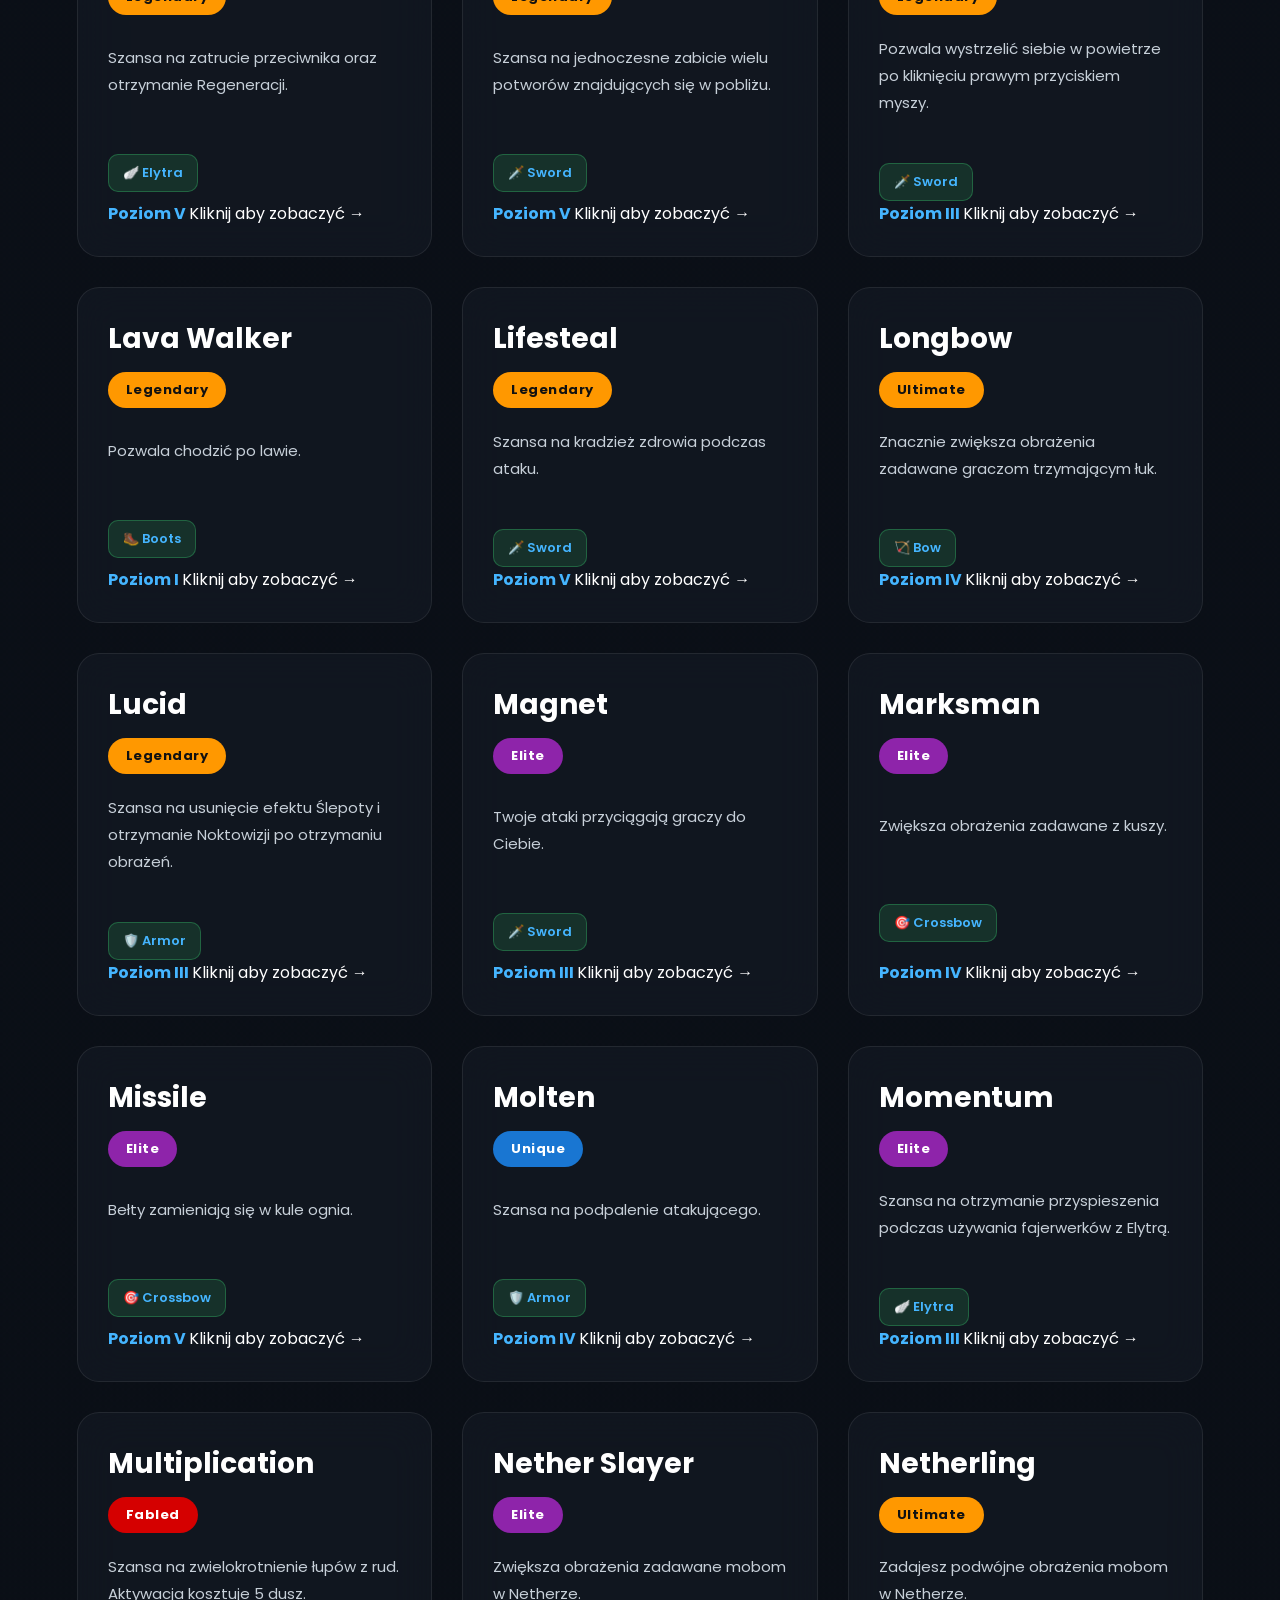
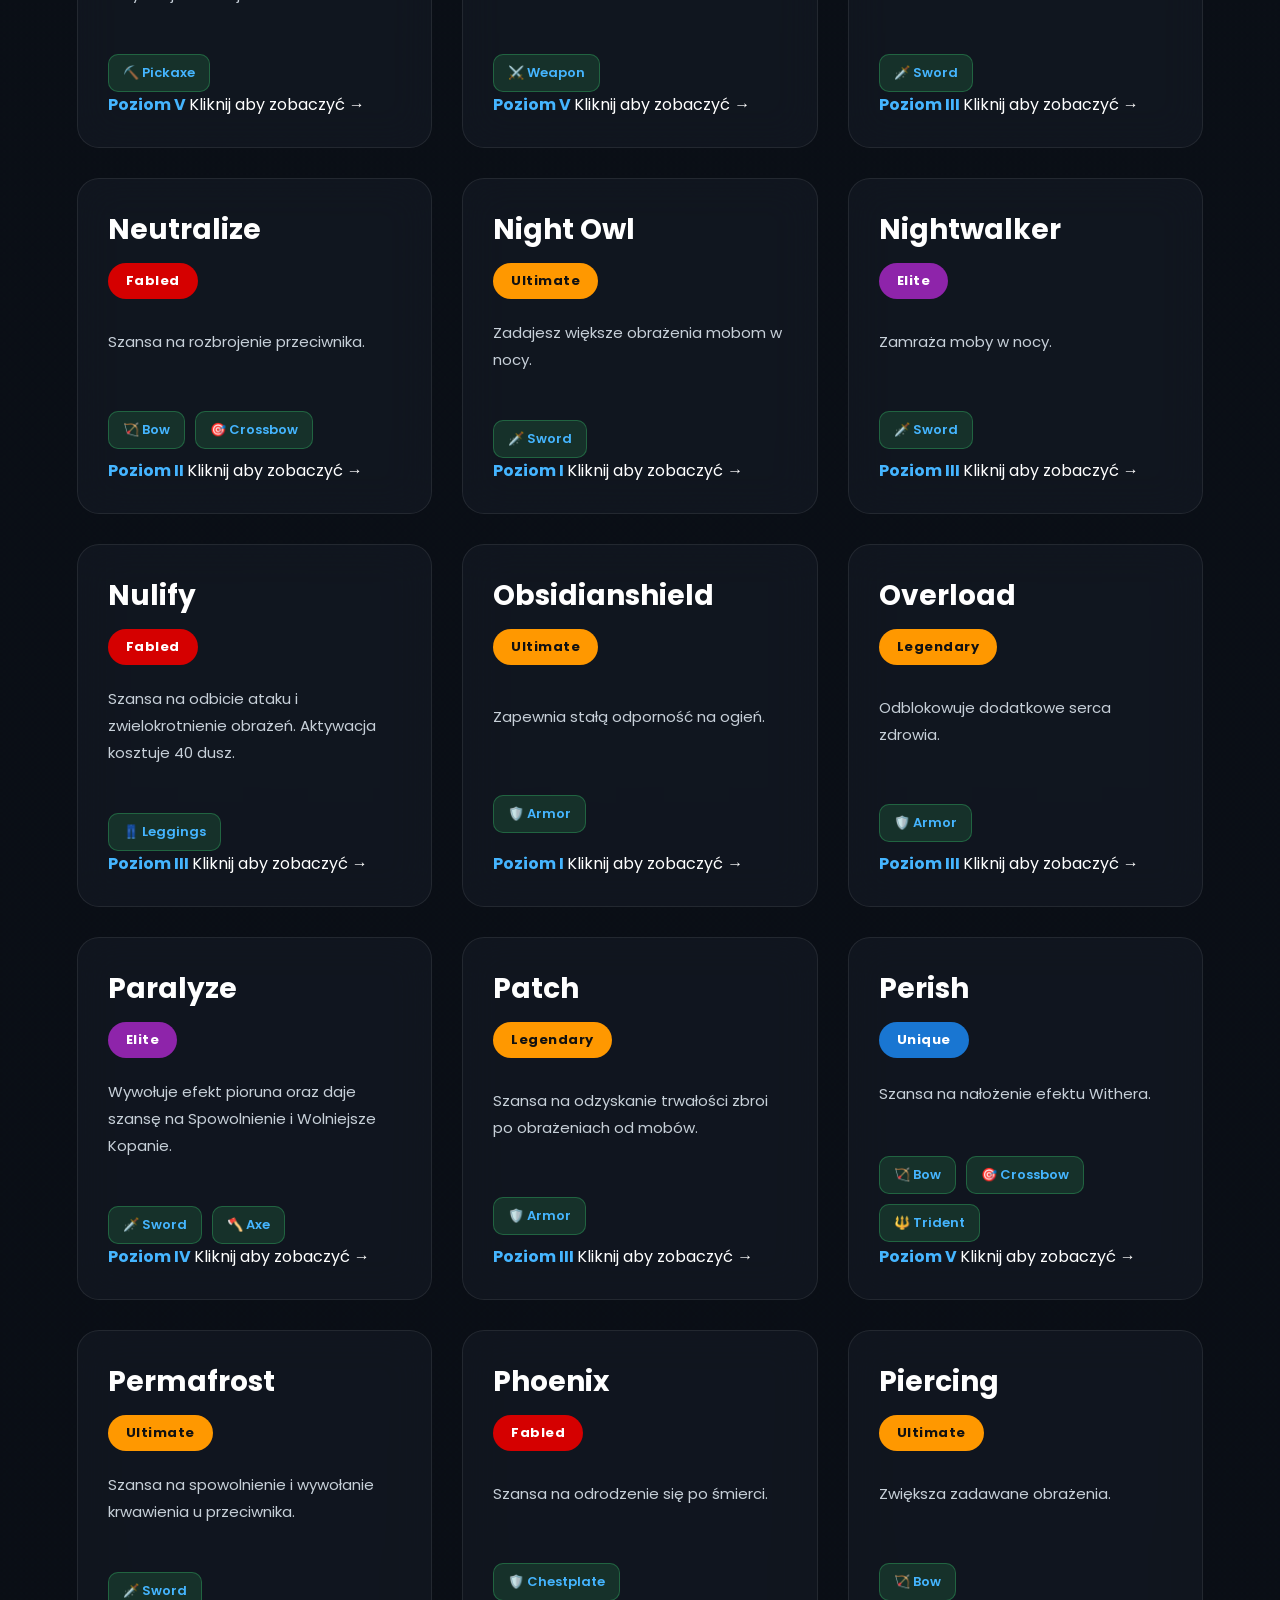
==== commit ce7f9b63: "Update enchanty.html" ====
--- a/pages/enchanty.html
+++ b/pages/enchanty.html
@@ -113,7 +113,7 @@
 
             <span>
 
-                📋 softmc.eu
+                📋 softmc.pl
 
             </span>
 
@@ -126,9 +126,8 @@
 <header class="enchant-header">
 
     <div class="hero-background">
-    
-
-        <img src="../assets/img/Enchanted_Book.gif"
+
+        <img src="../assets/img/enchant-bg.webp"
              alt="Enchanty">
 
     </div>
@@ -388,7 +387,7 @@
 
         <p>
 
-            SoftMC.eu - Polski serwer Minecraft
+            SoftMC.PL - Polski serwer Minecraft
             Survival + Działki oraz SkyBlock.
 
         </p>
@@ -439,7 +438,7 @@
 
                 <strong>
 
-                    softmc.eu
+                    softmc.pl
 
                 </strong>
 
@@ -493,7 +492,7 @@
 
         <p>
 
-            © 2026 SoftMC.eu
+            © 2026 SoftMC.PL
 
             Wszelkie prawa zastrzeżone.
 
@@ -545,4 +544,4 @@
 
 </body>
 
-</html>+</html>
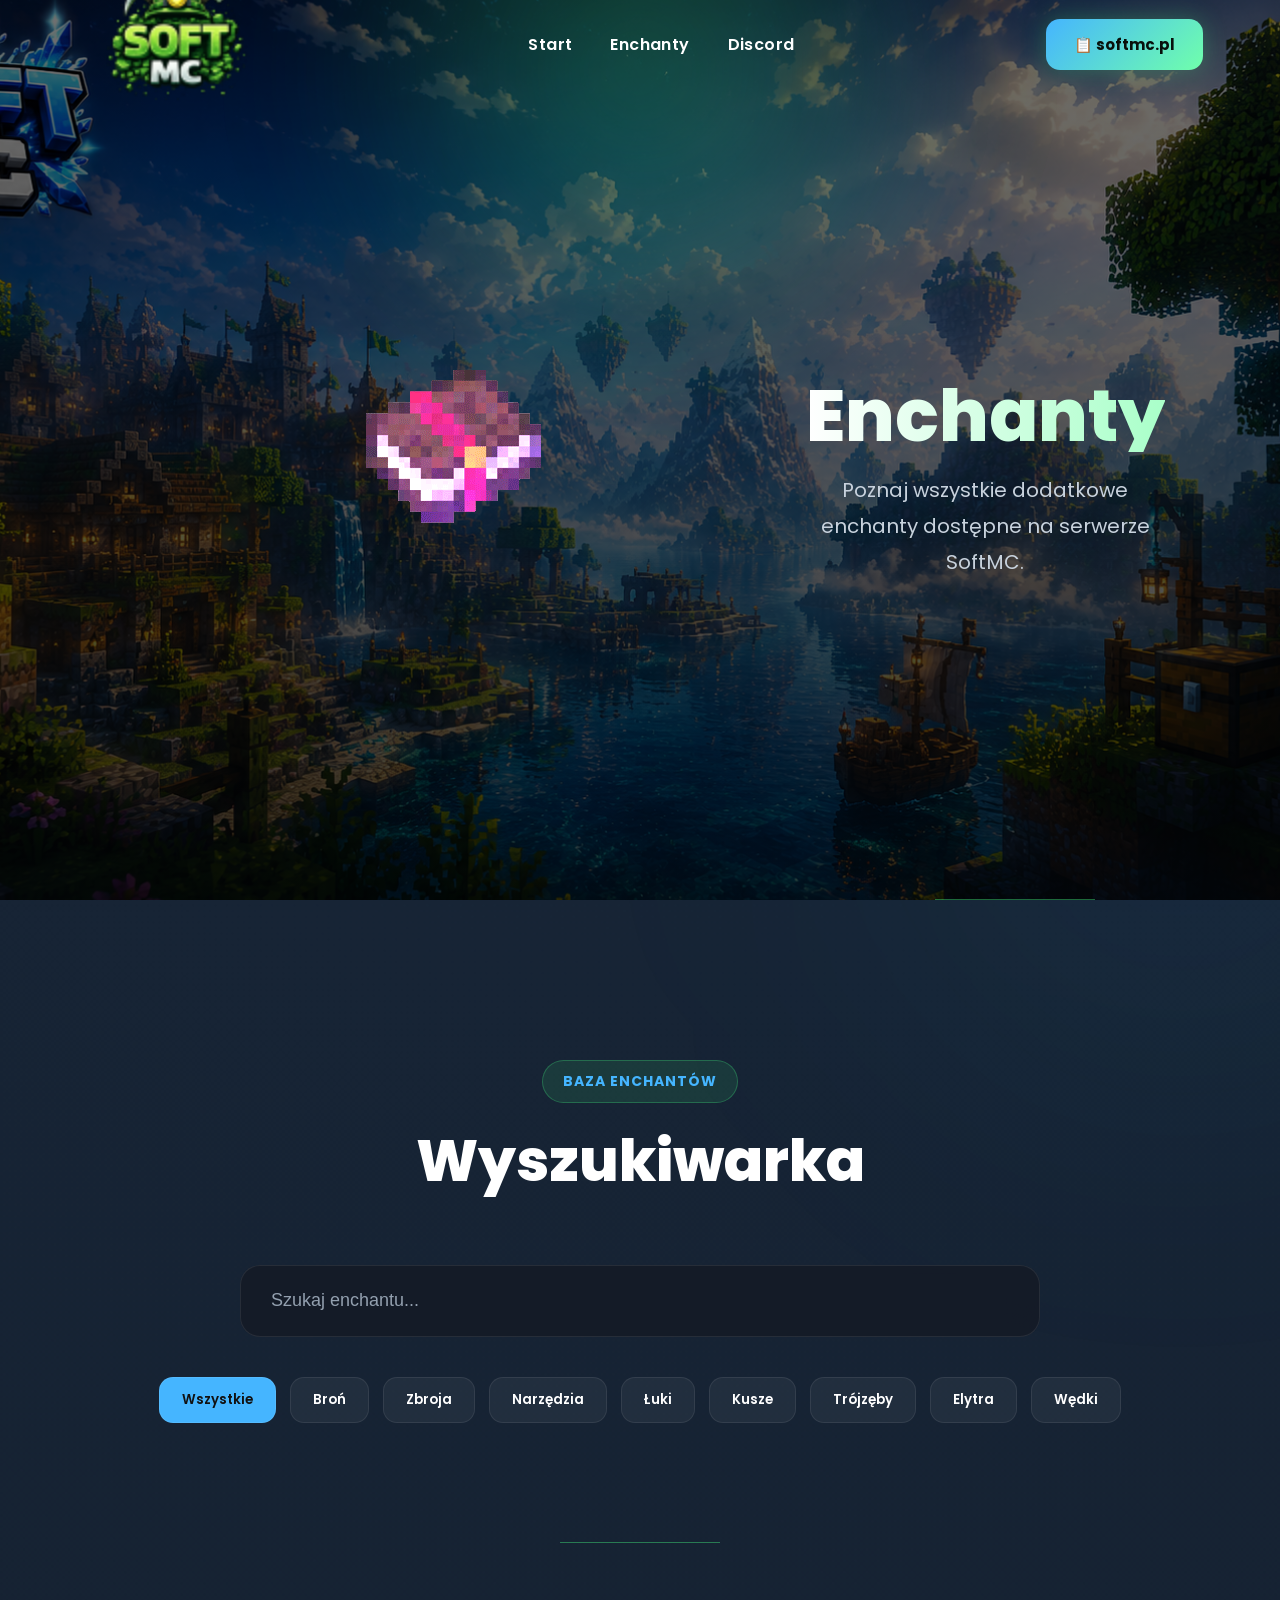
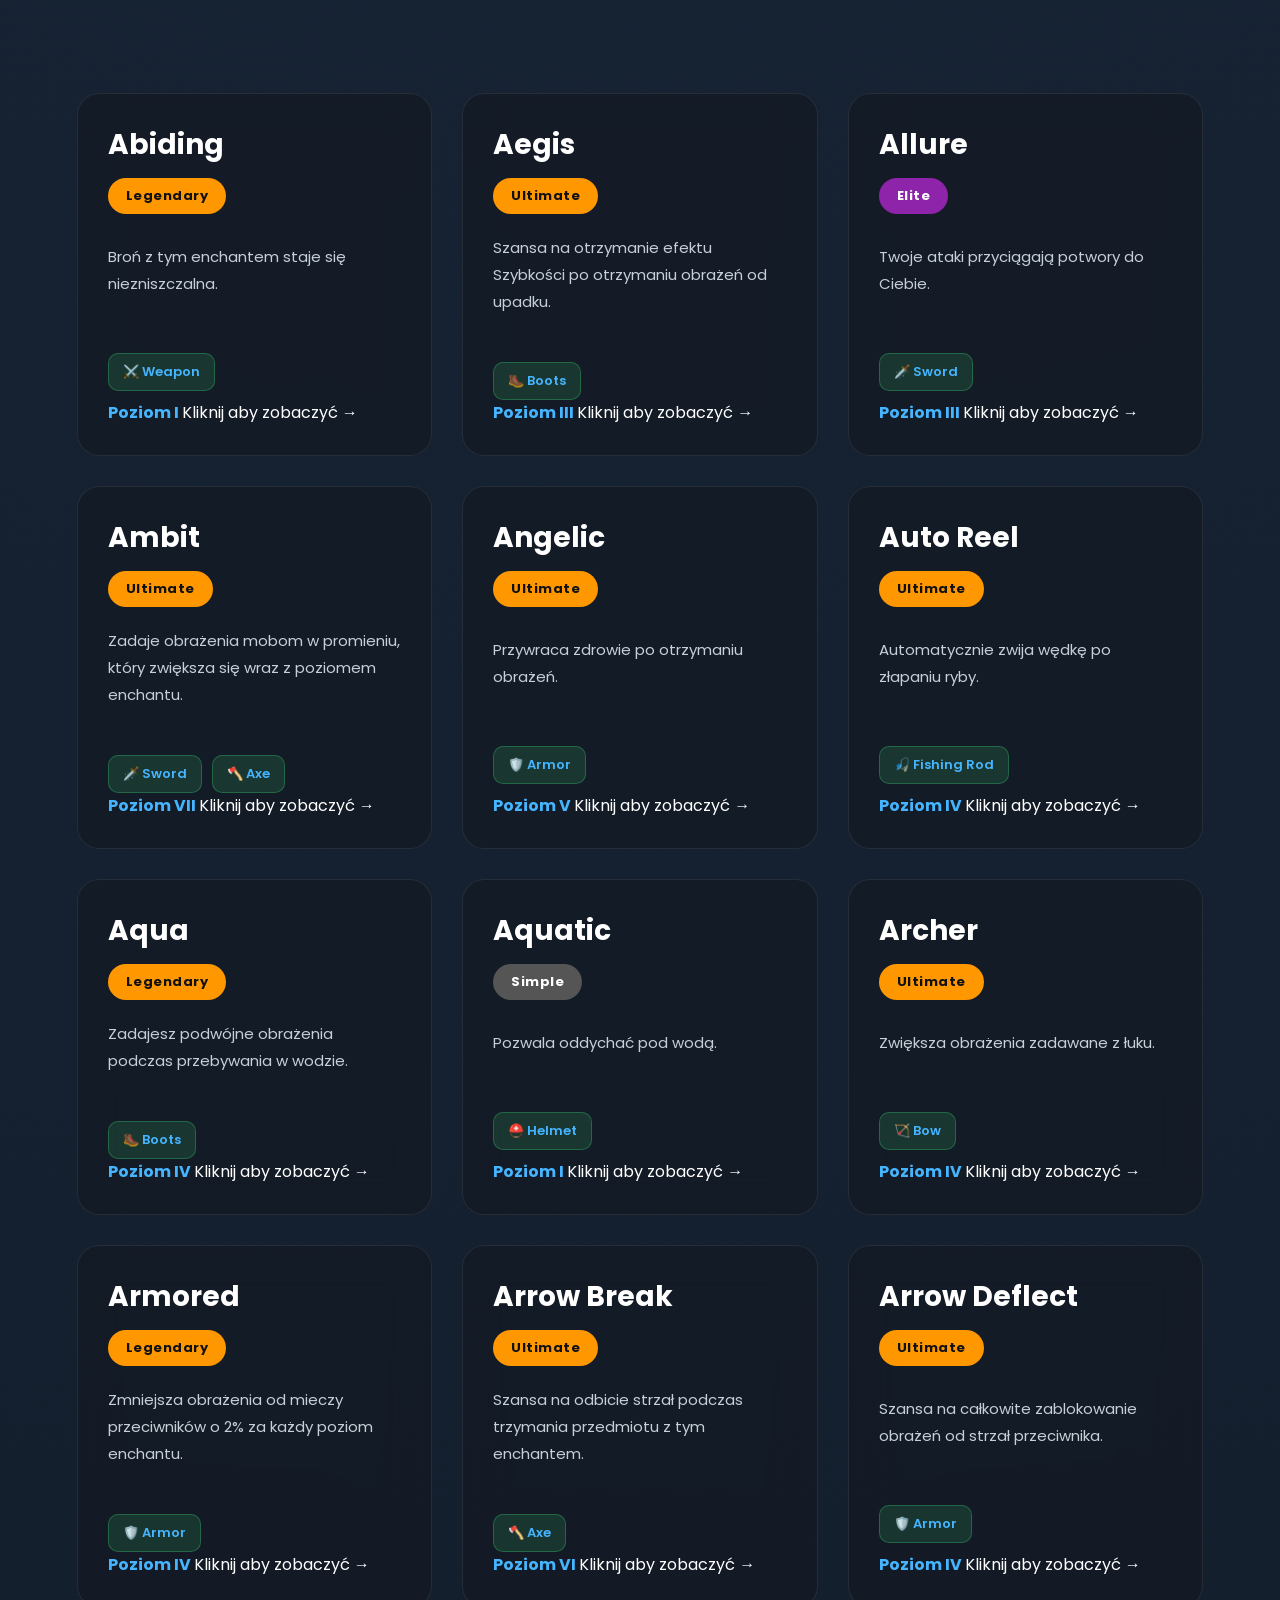
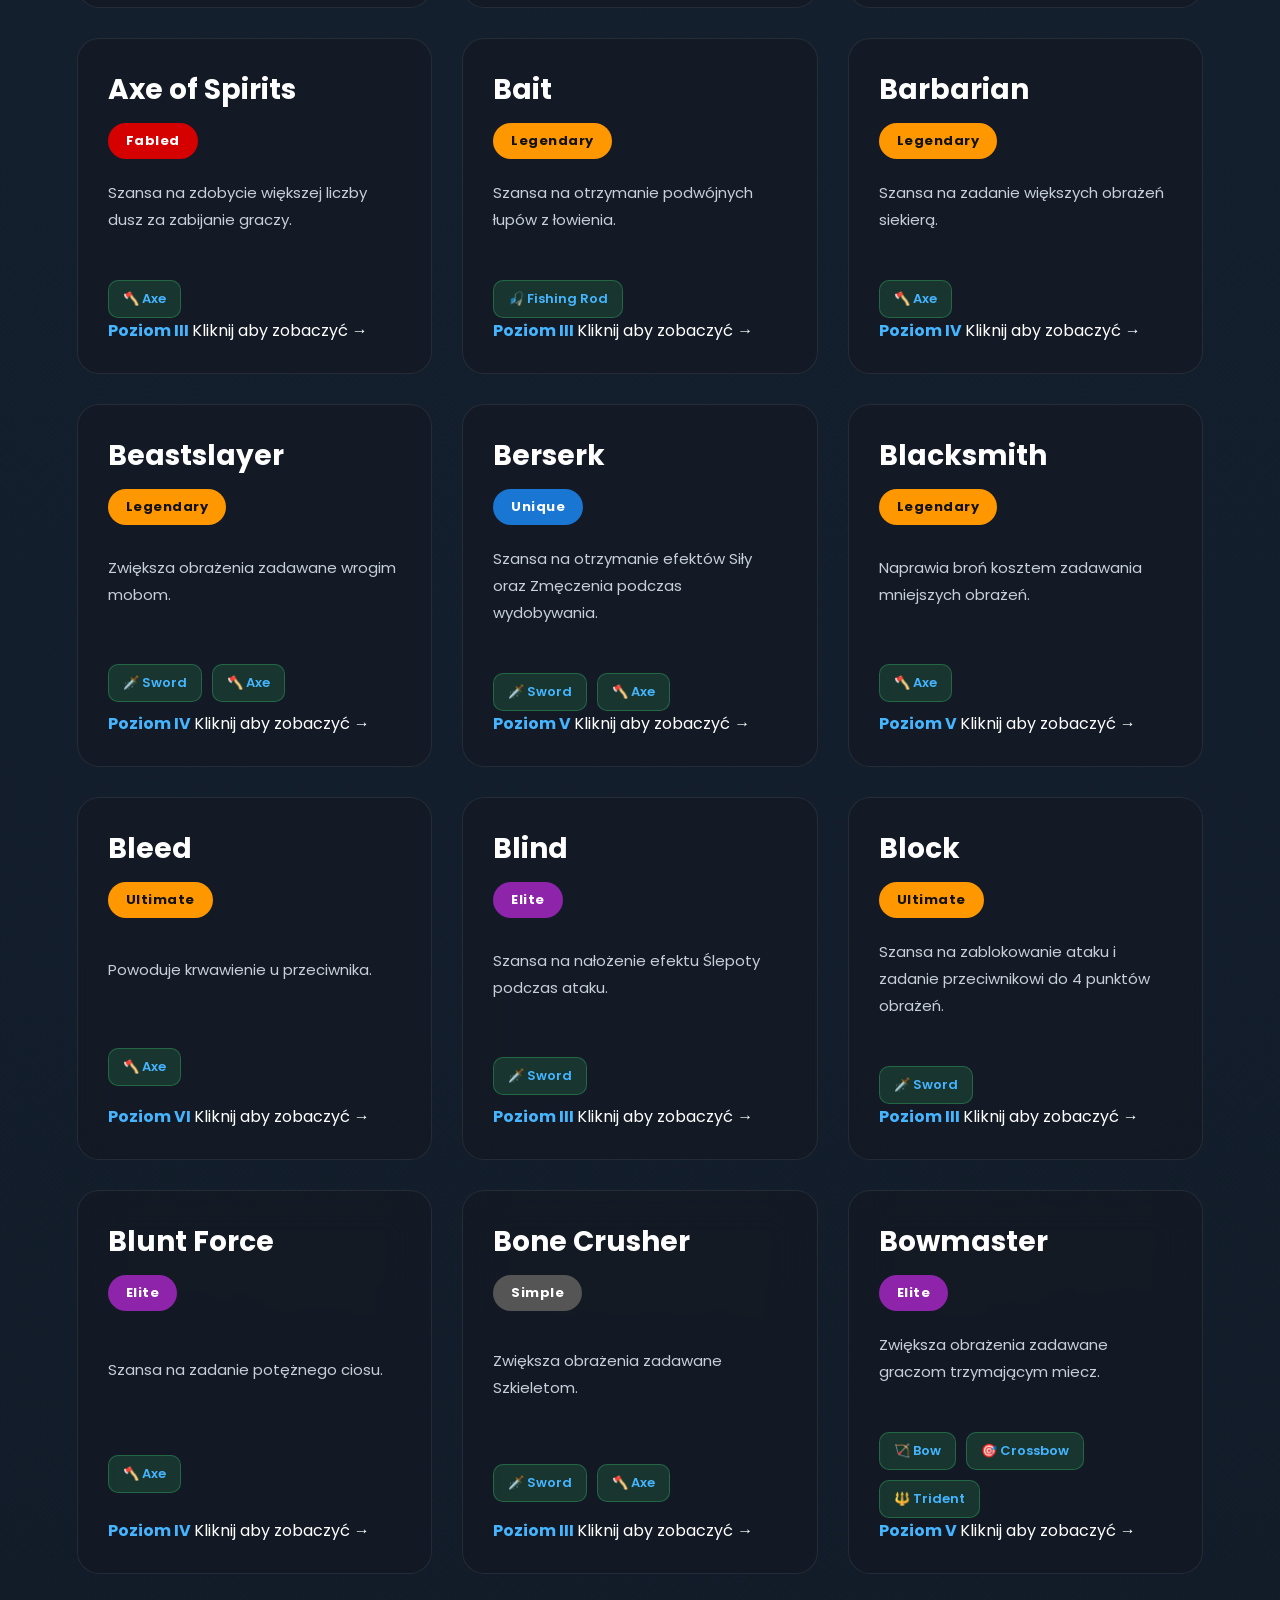
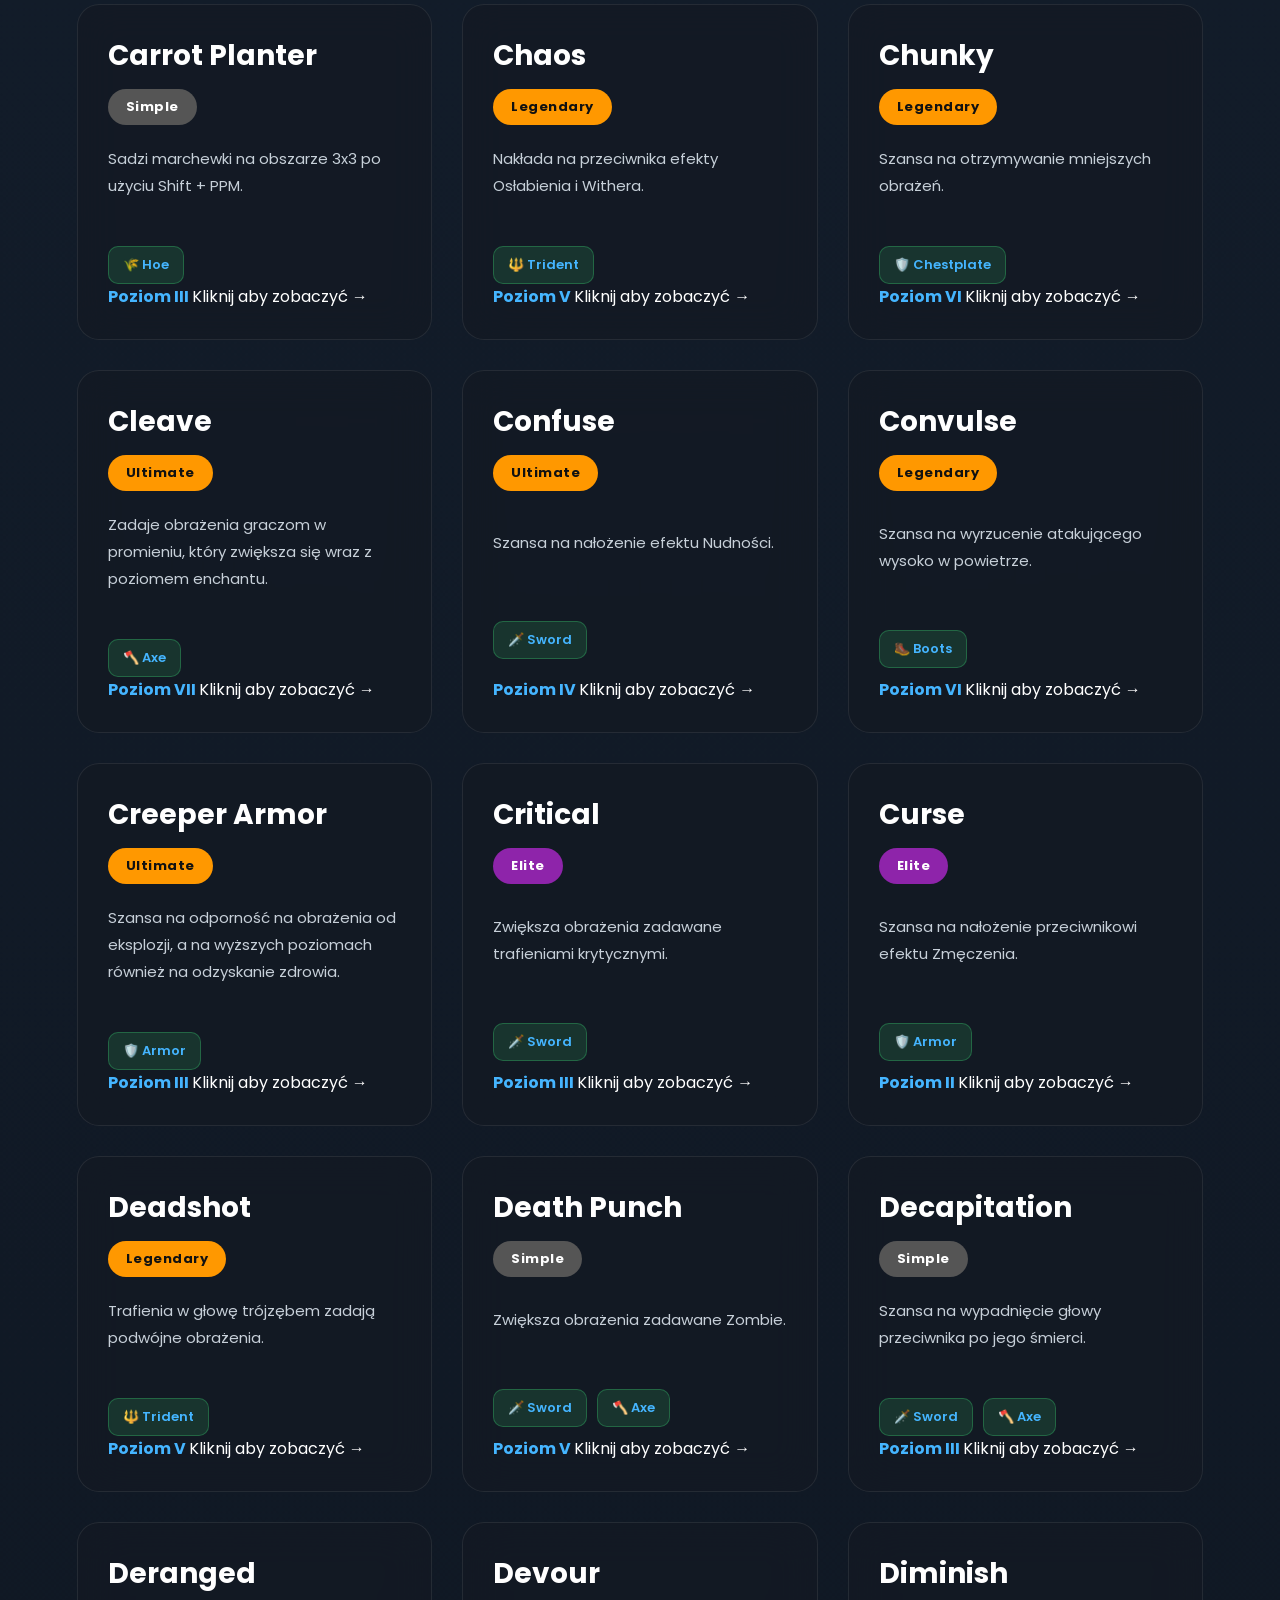
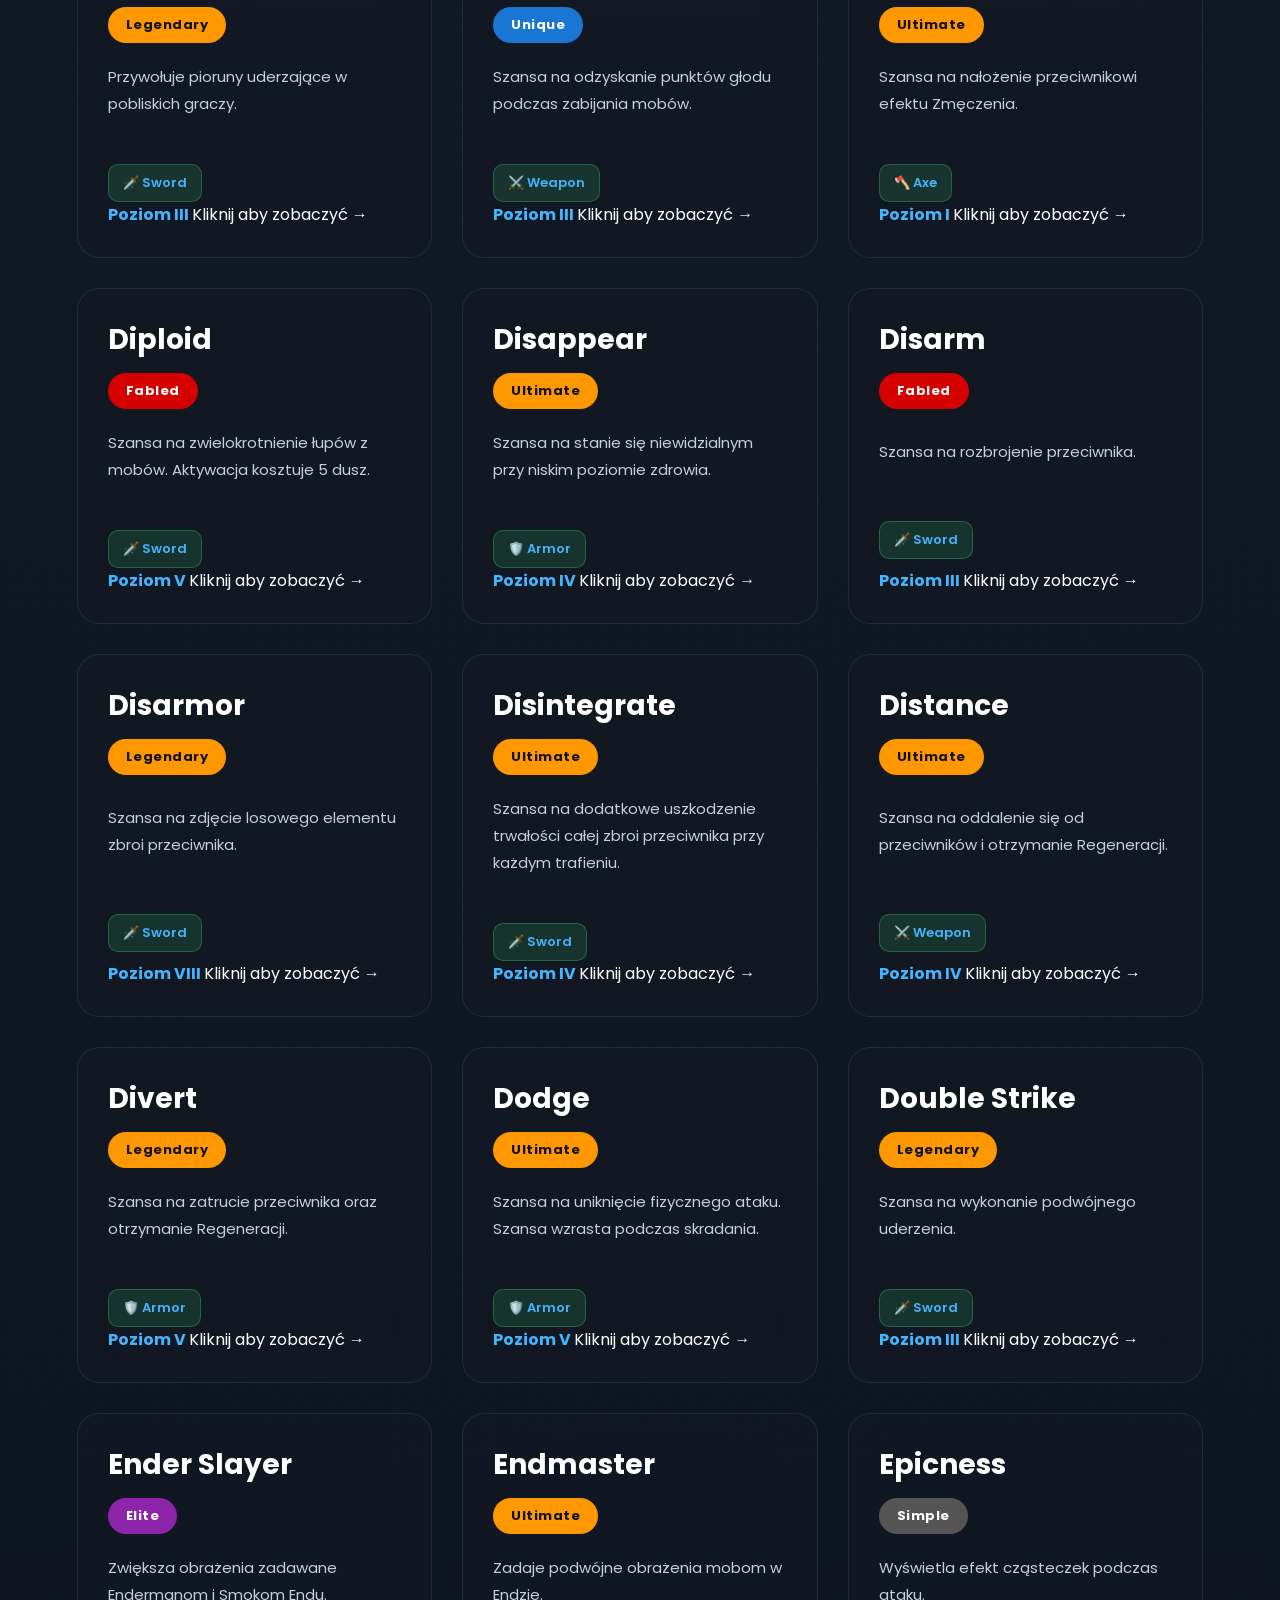
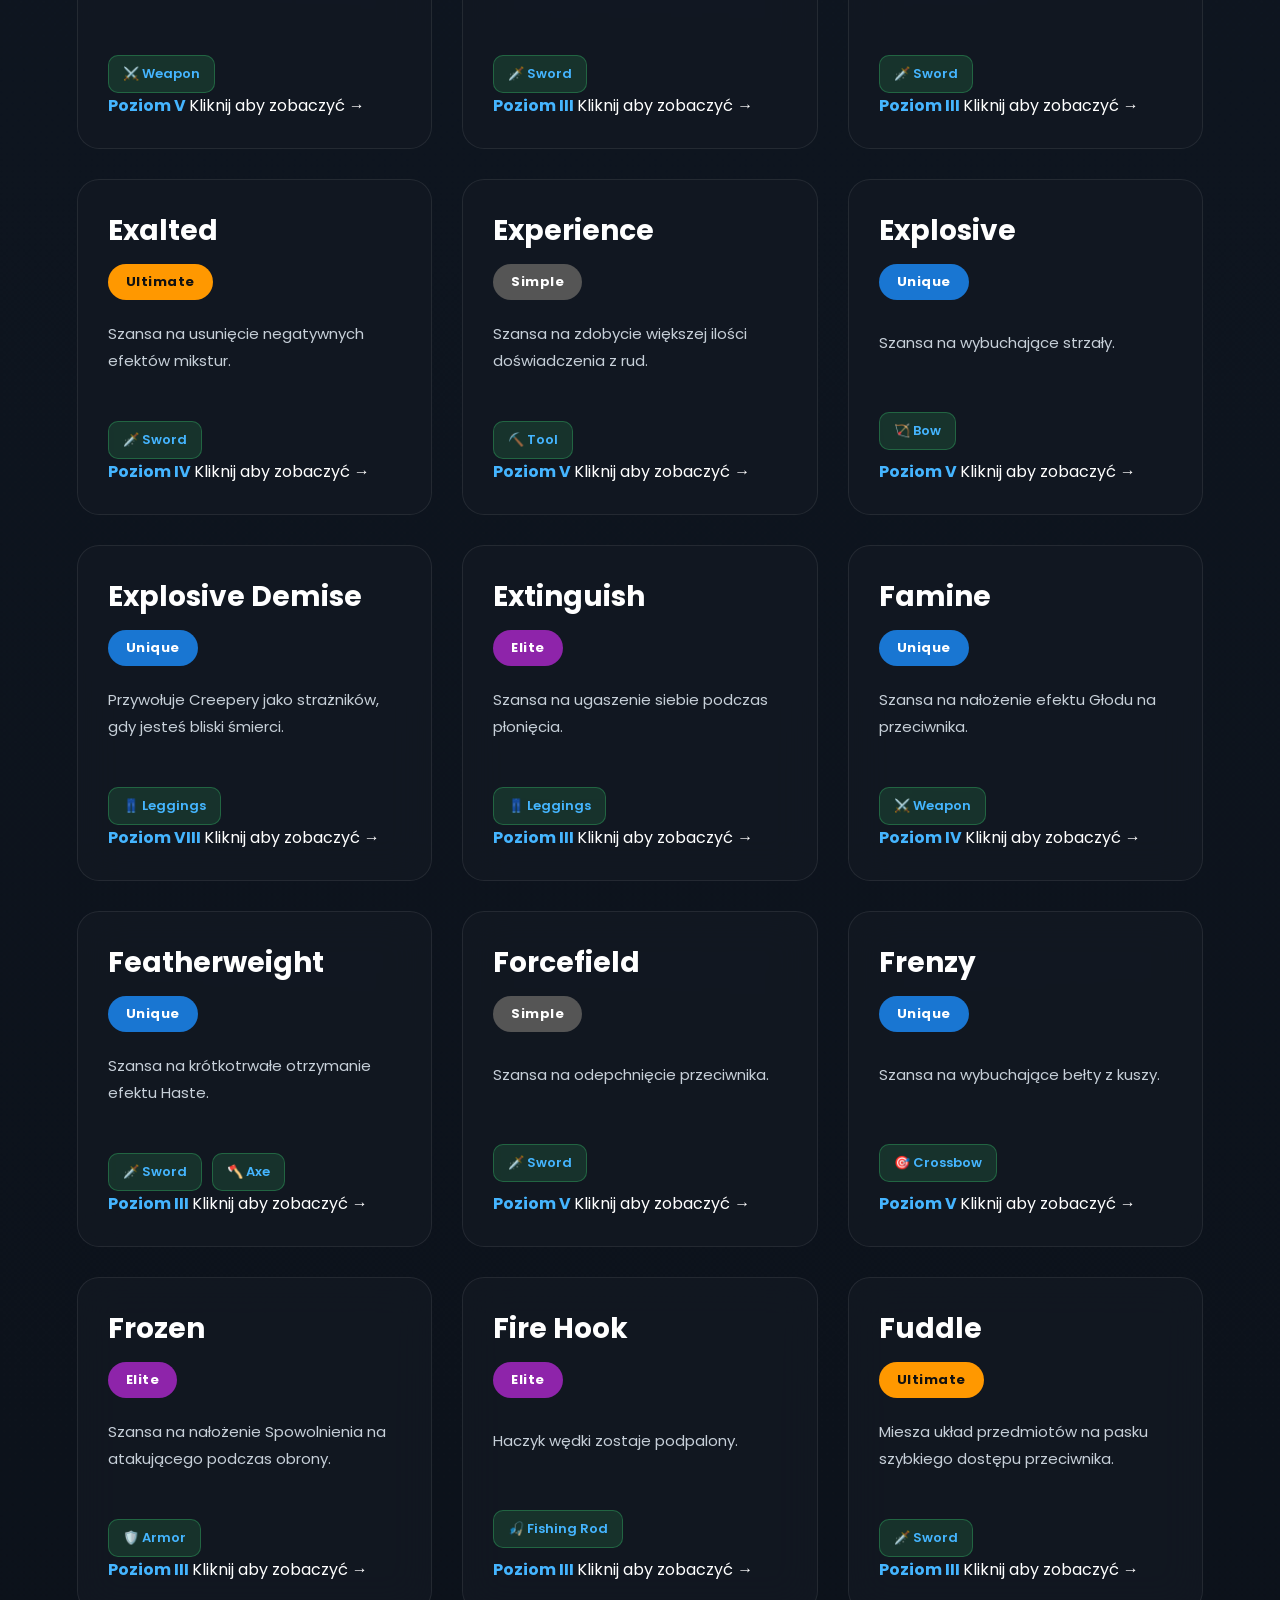
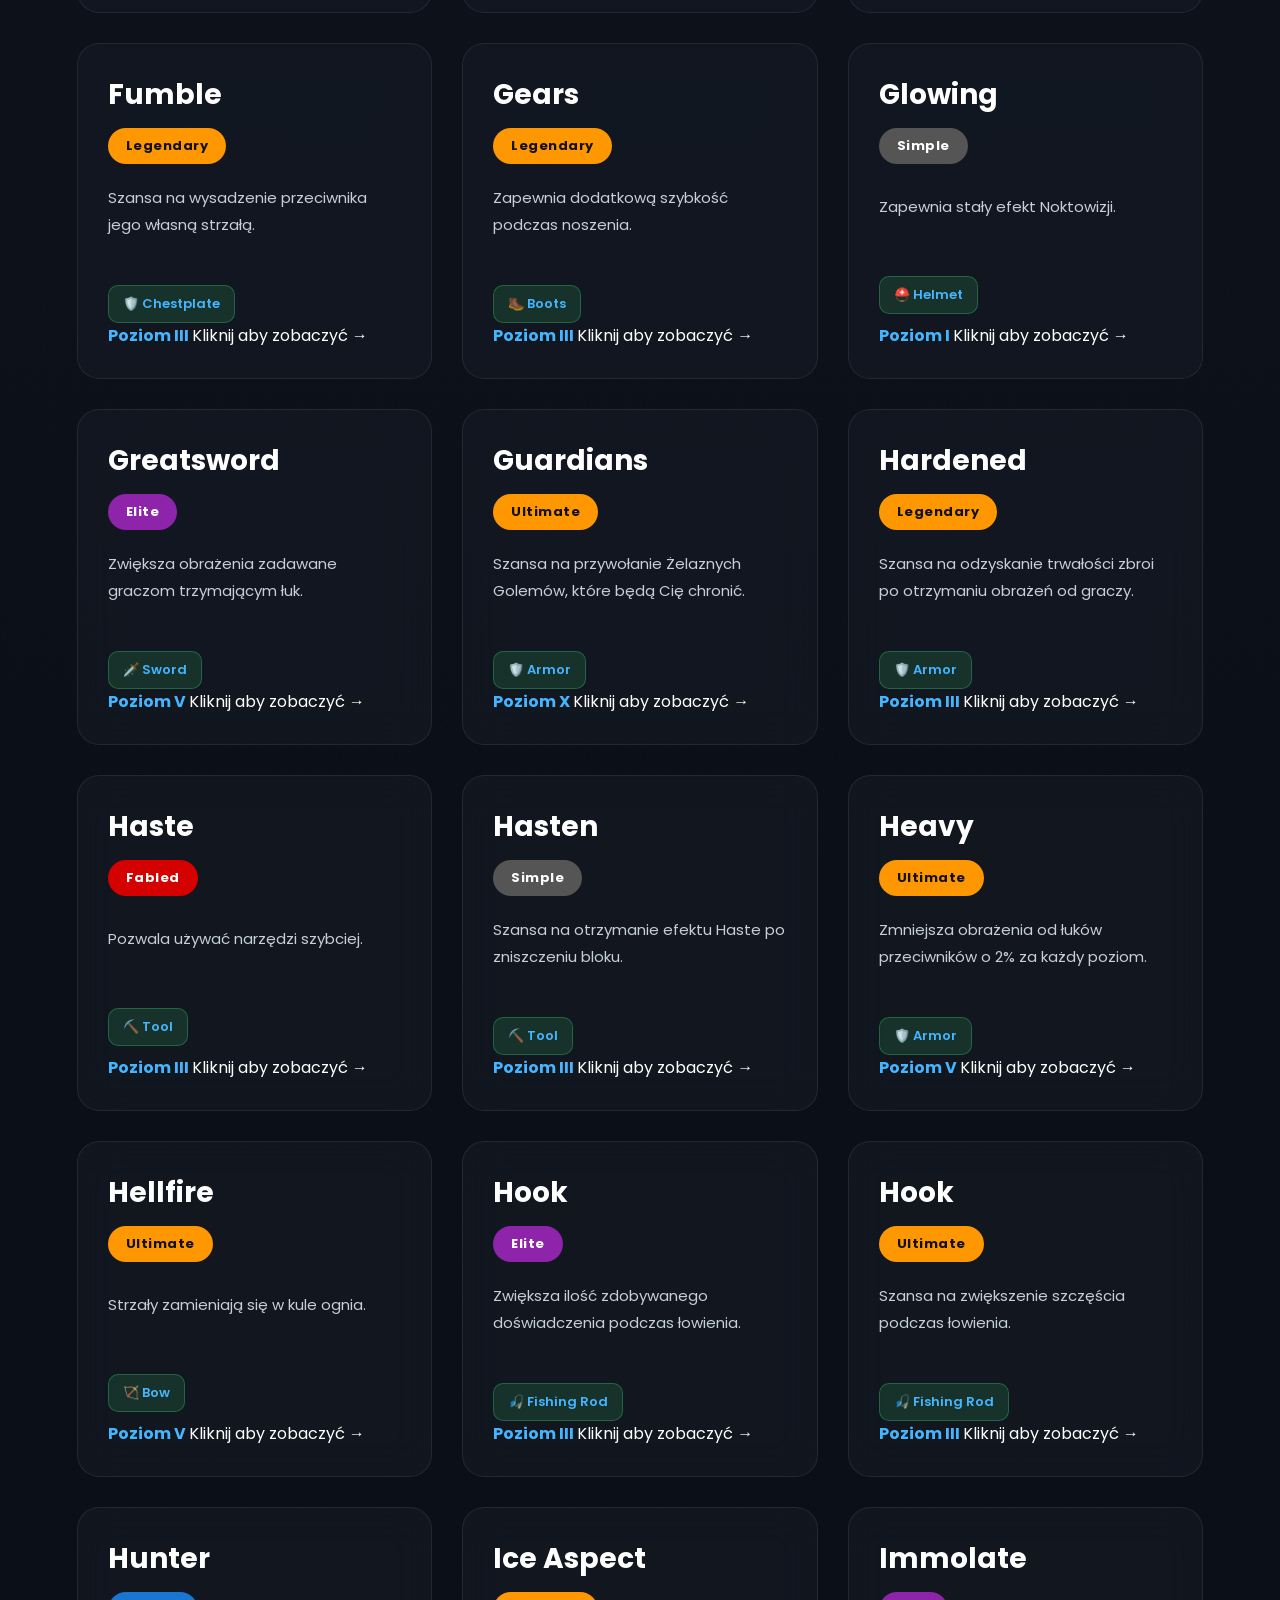
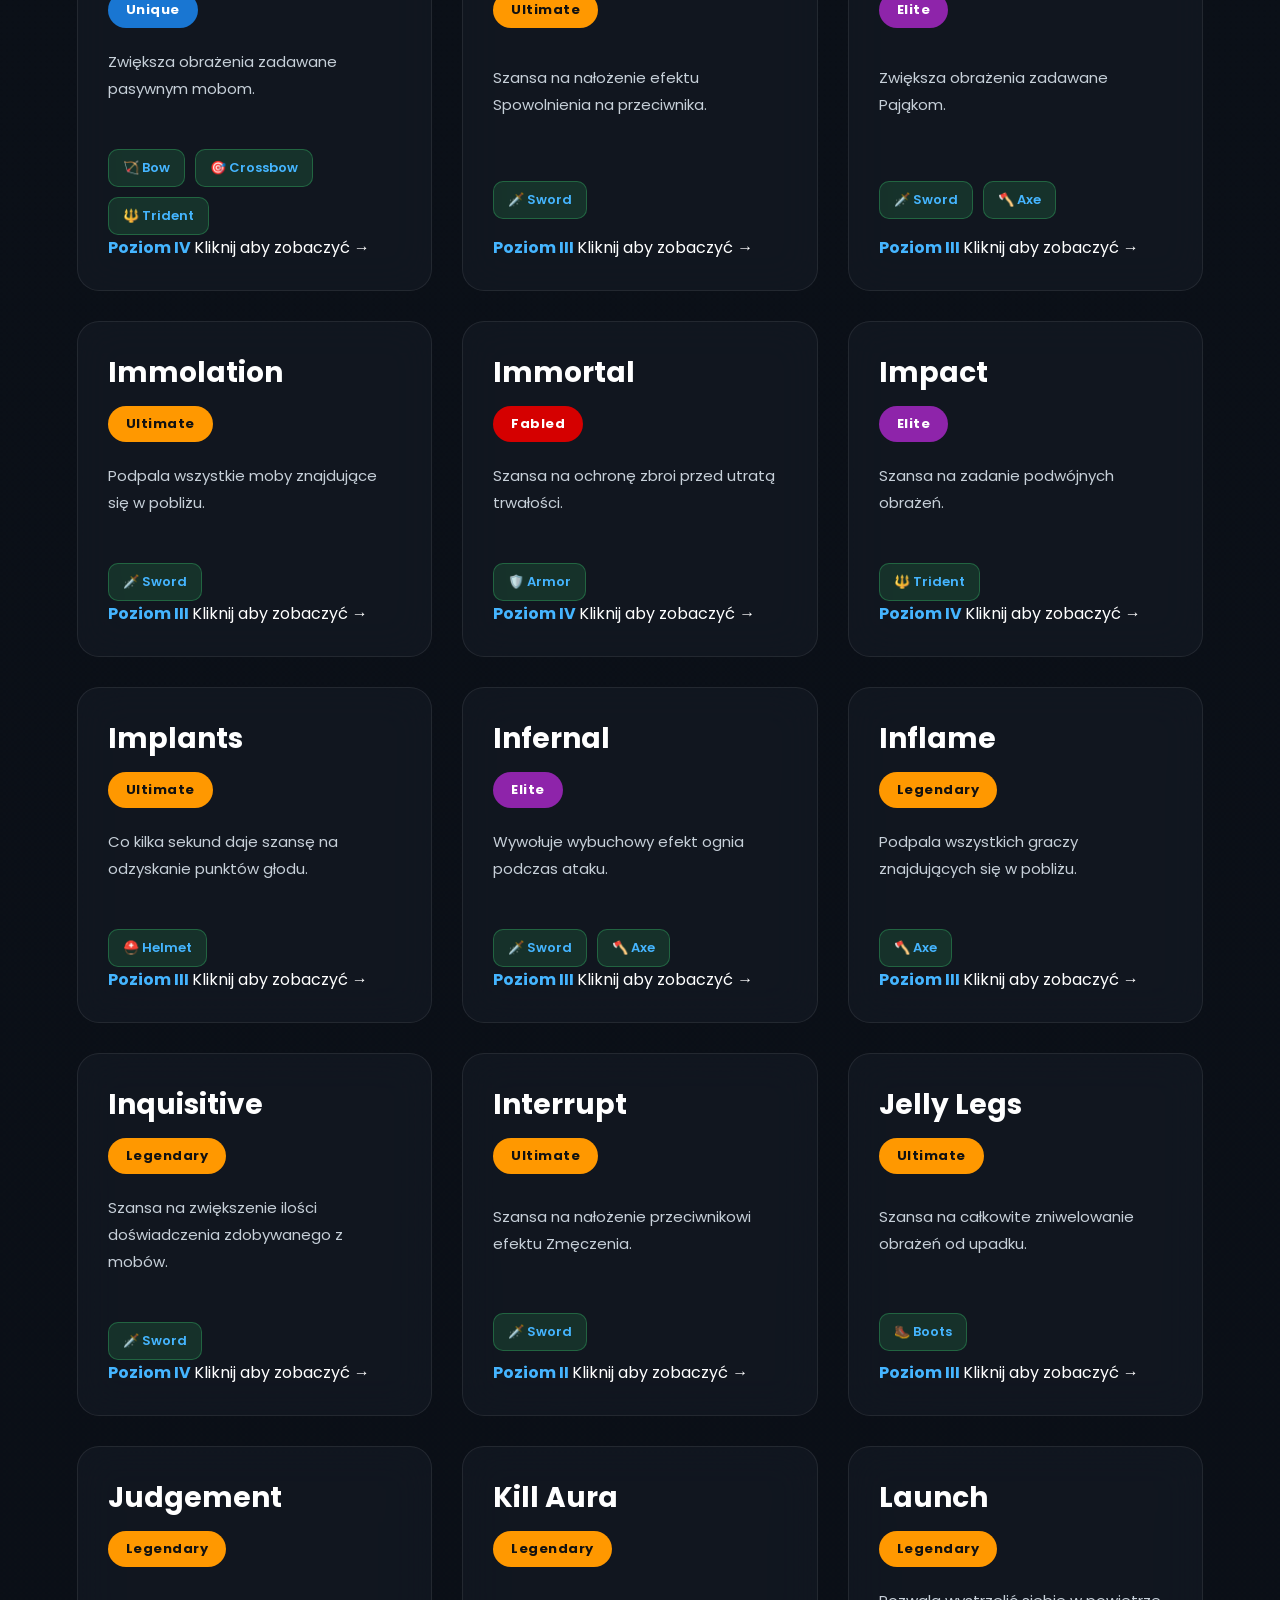
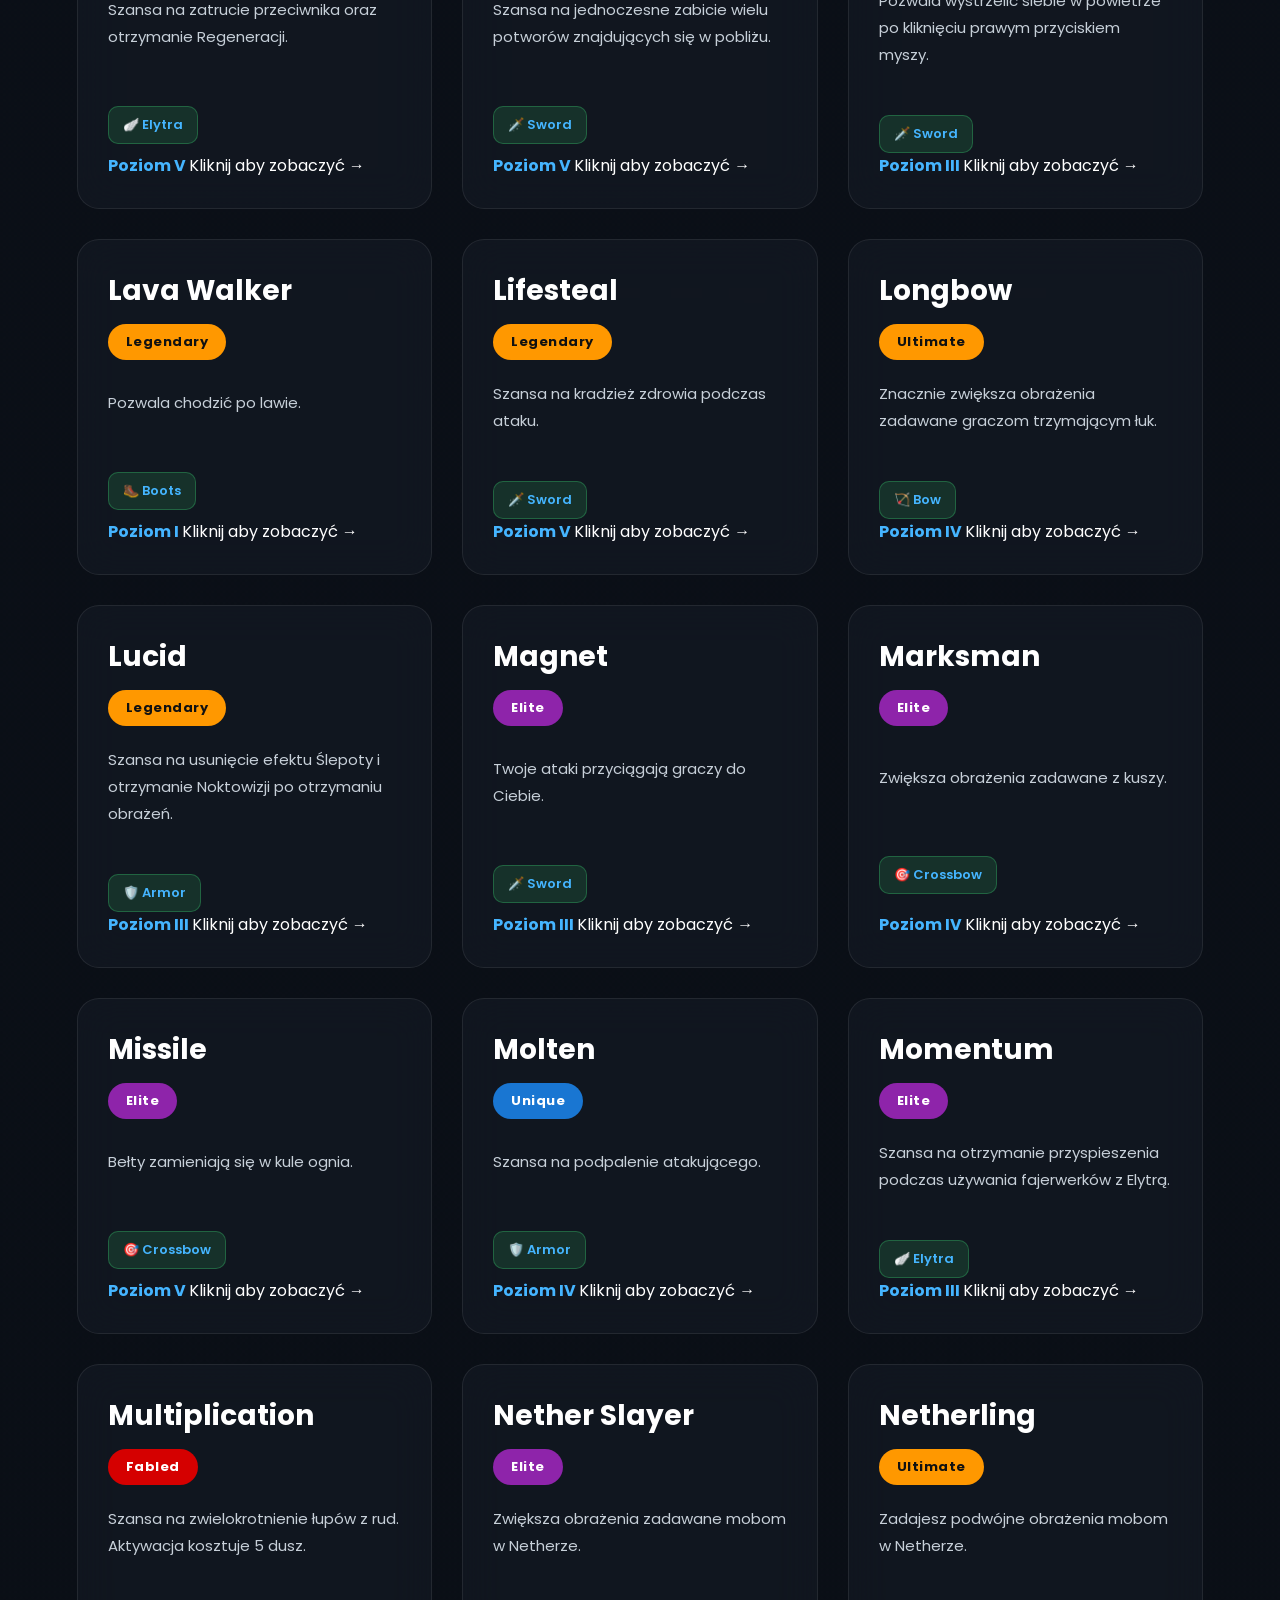
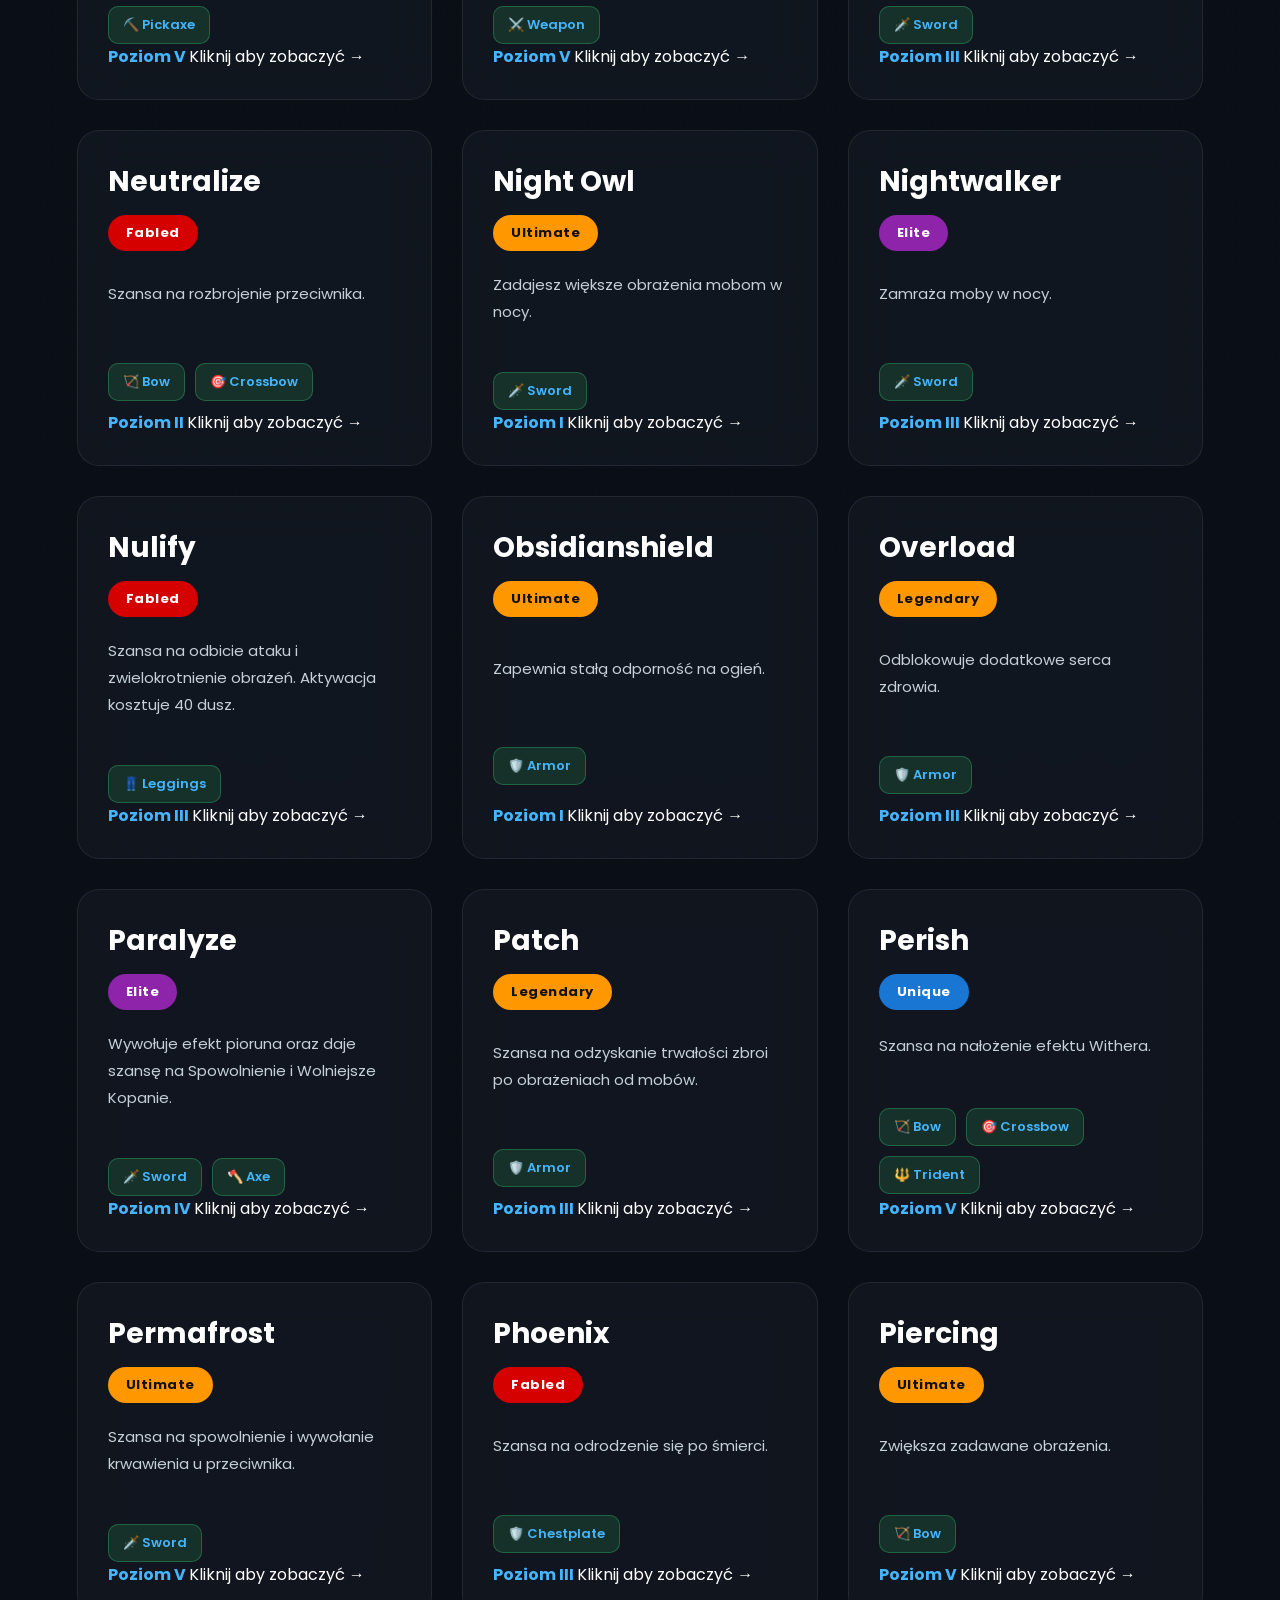
==== commit 8b83804f: "Update enchanty.html" ====
--- a/pages/enchanty.html
+++ b/pages/enchanty.html
@@ -126,8 +126,9 @@
 <header class="enchant-header">
 
     <div class="hero-background">
-
-        <img src="../assets/img/enchant-bg.webp"
+    
+
+        <img src="../assets/img/Enchanted_Book.gif"
              alt="Enchanty">
 
     </div>
@@ -437,7 +438,7 @@
                 IP:
 
                 <strong>
-
+                    
                     softmc.pl
 
                 </strong>
